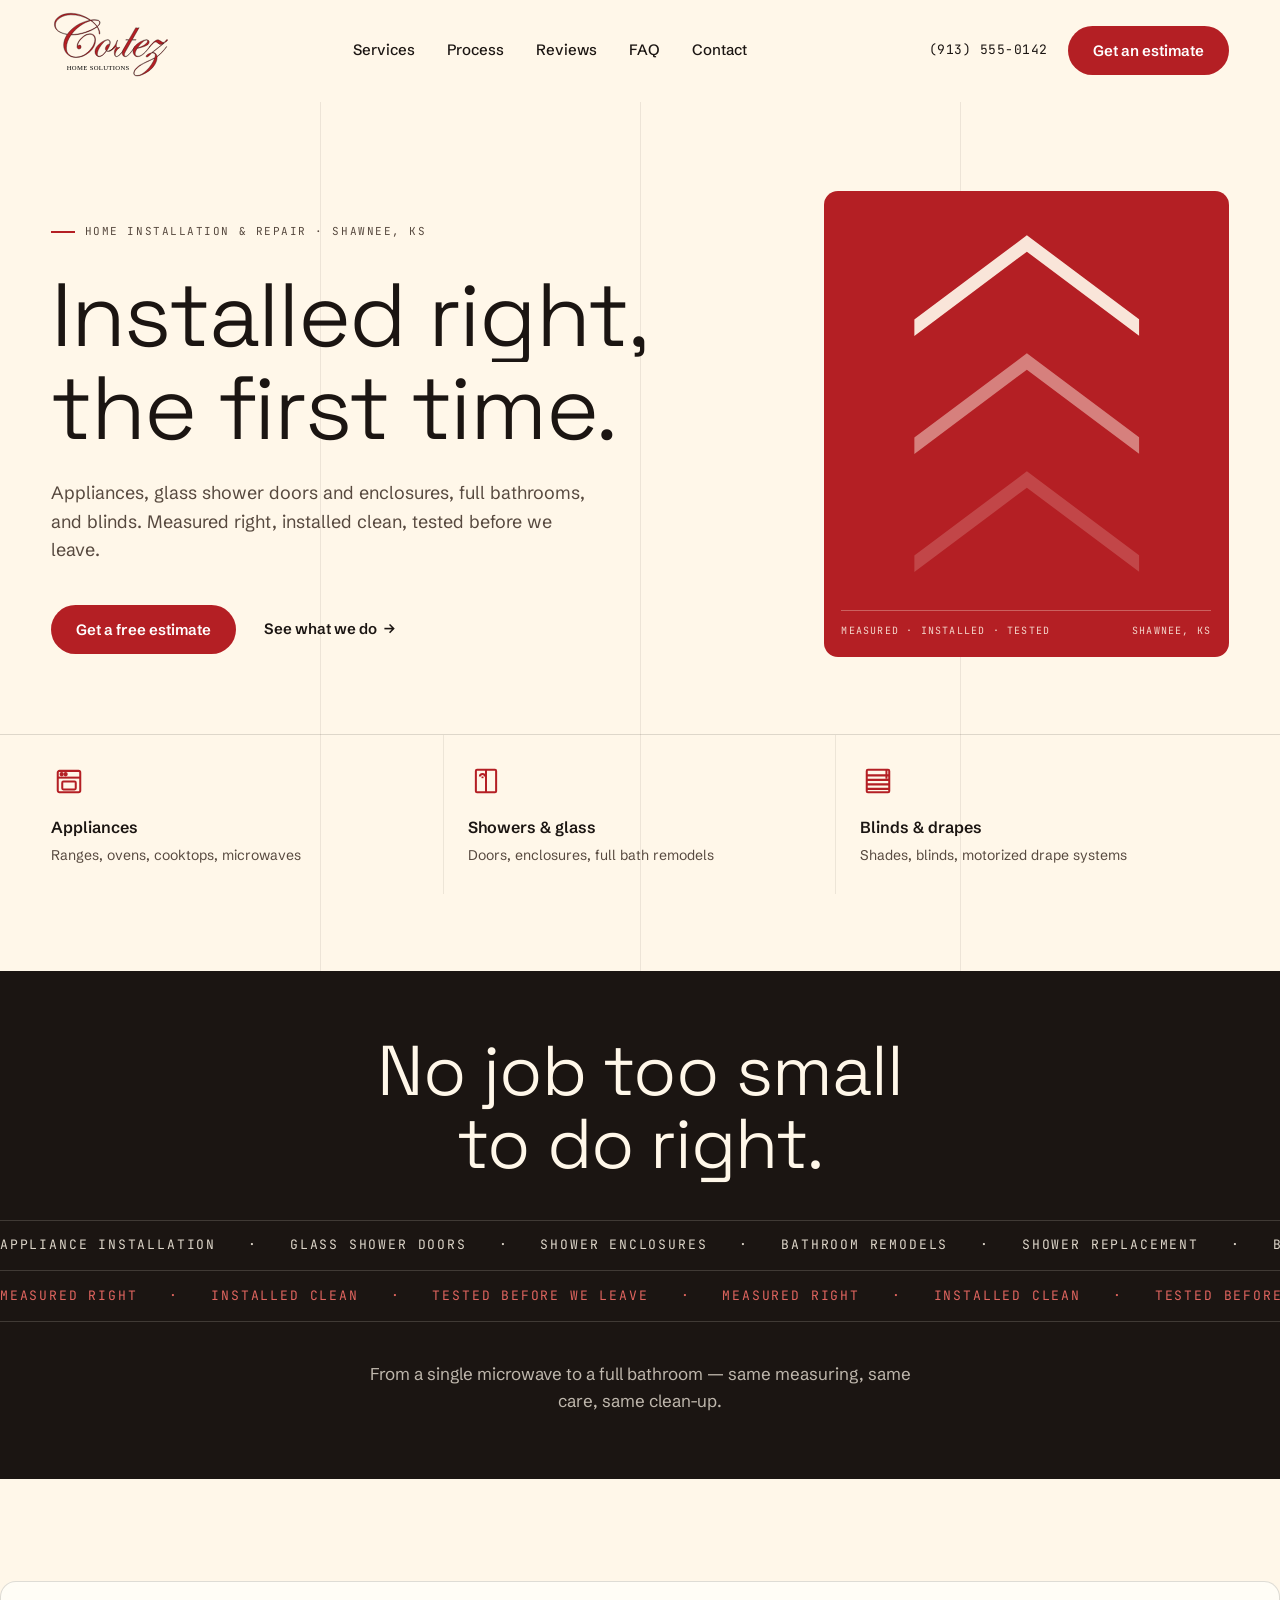
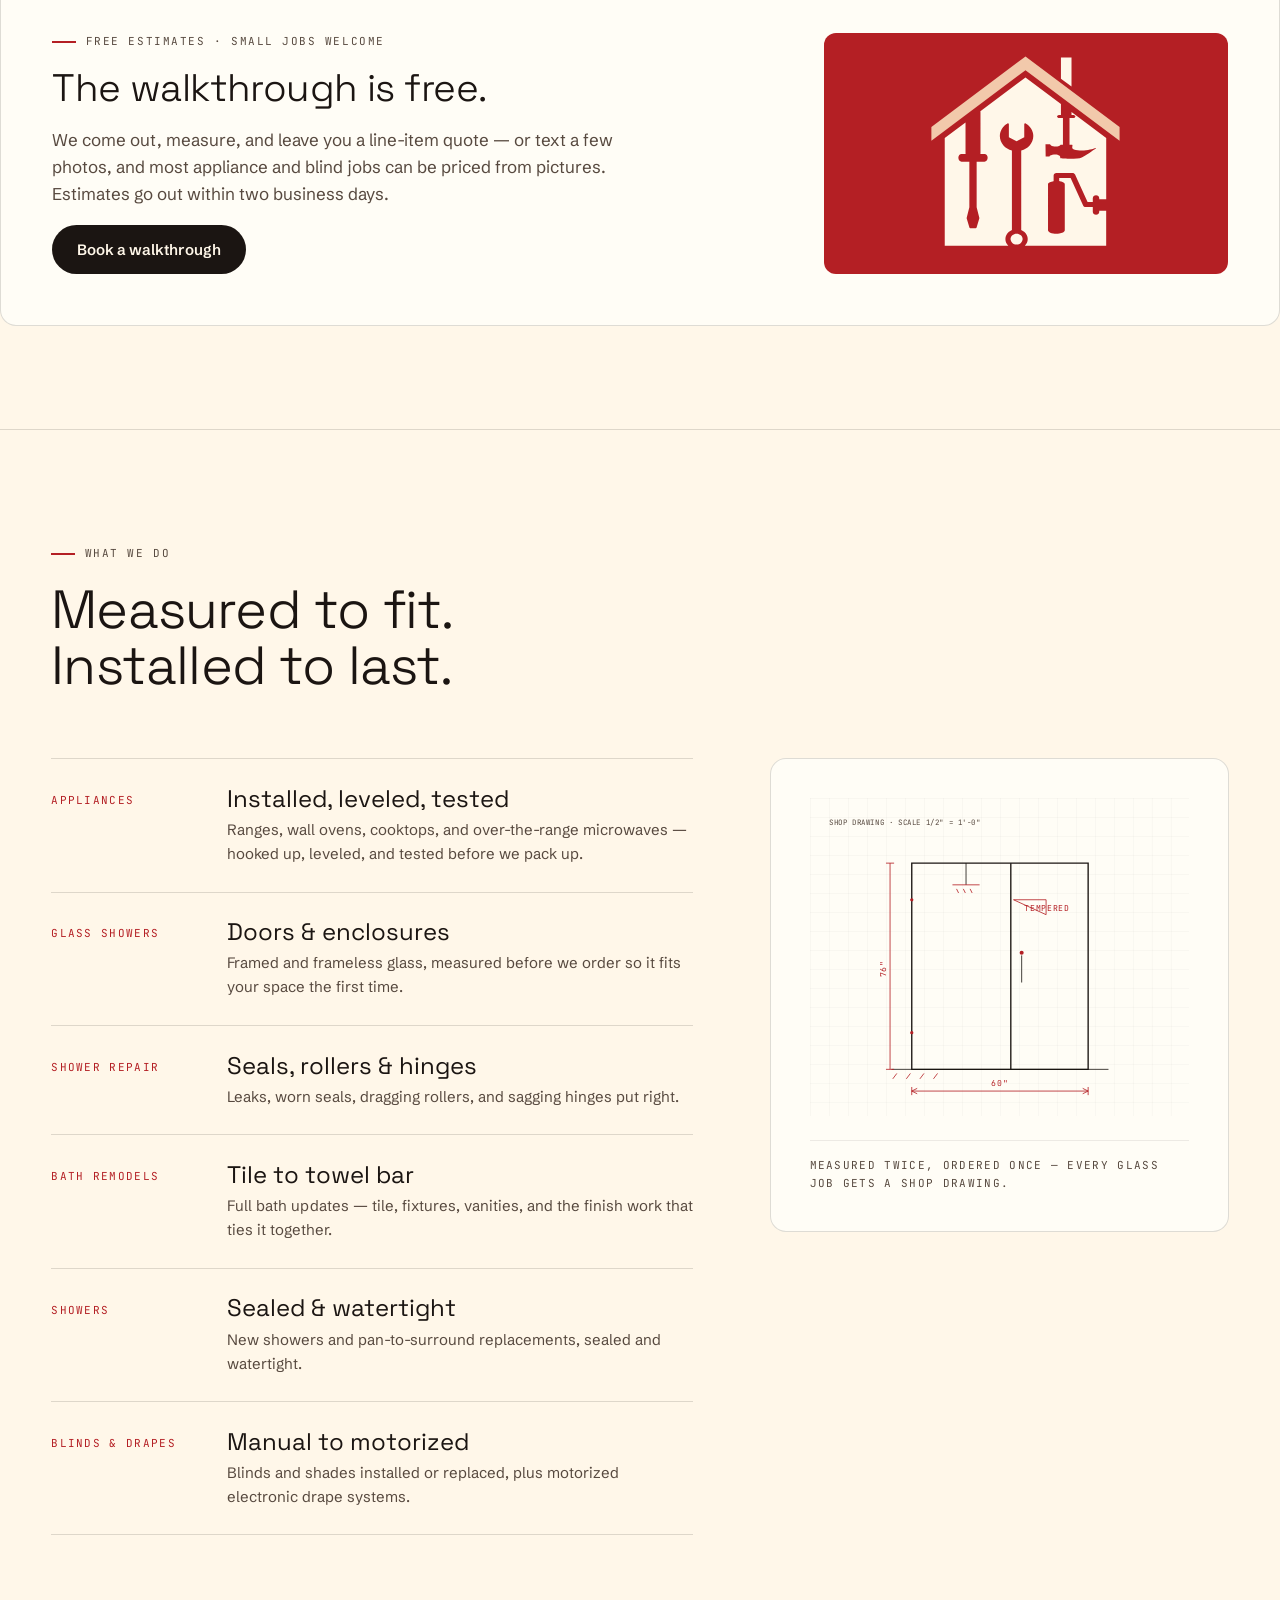
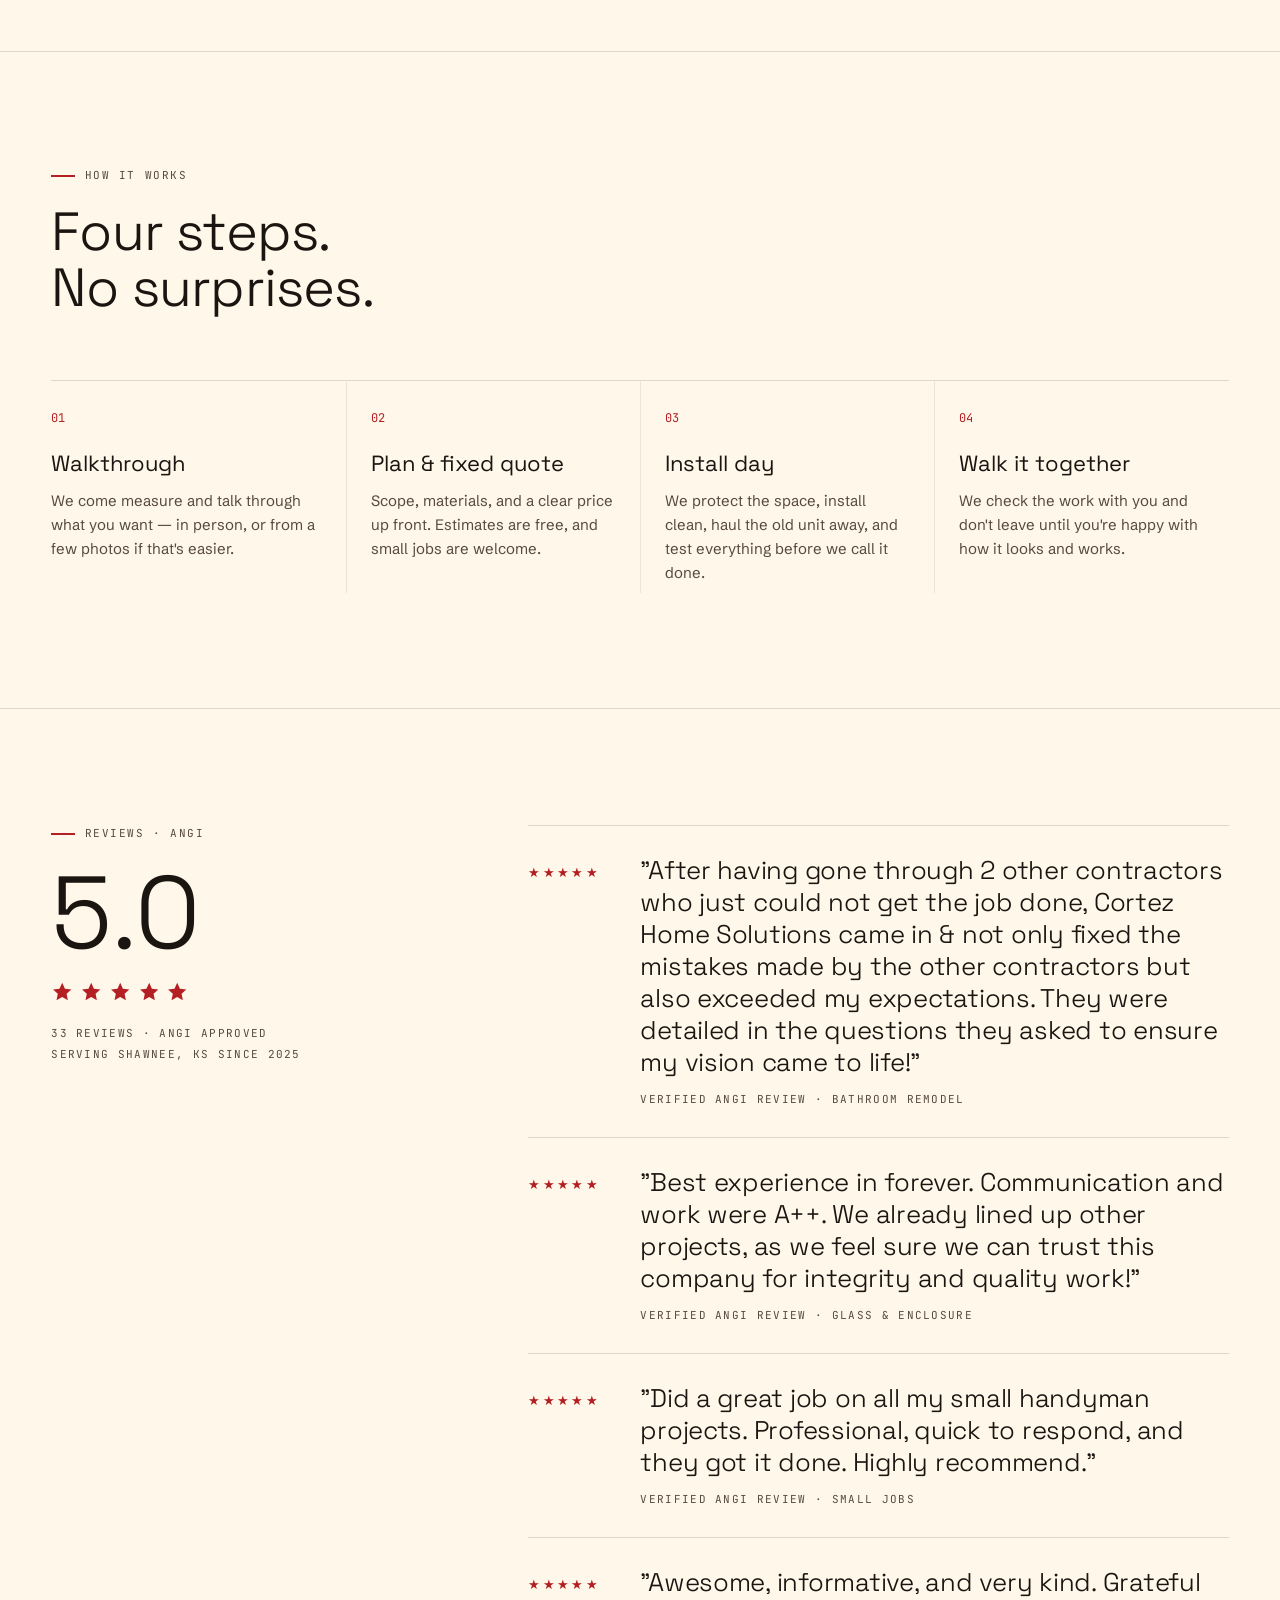
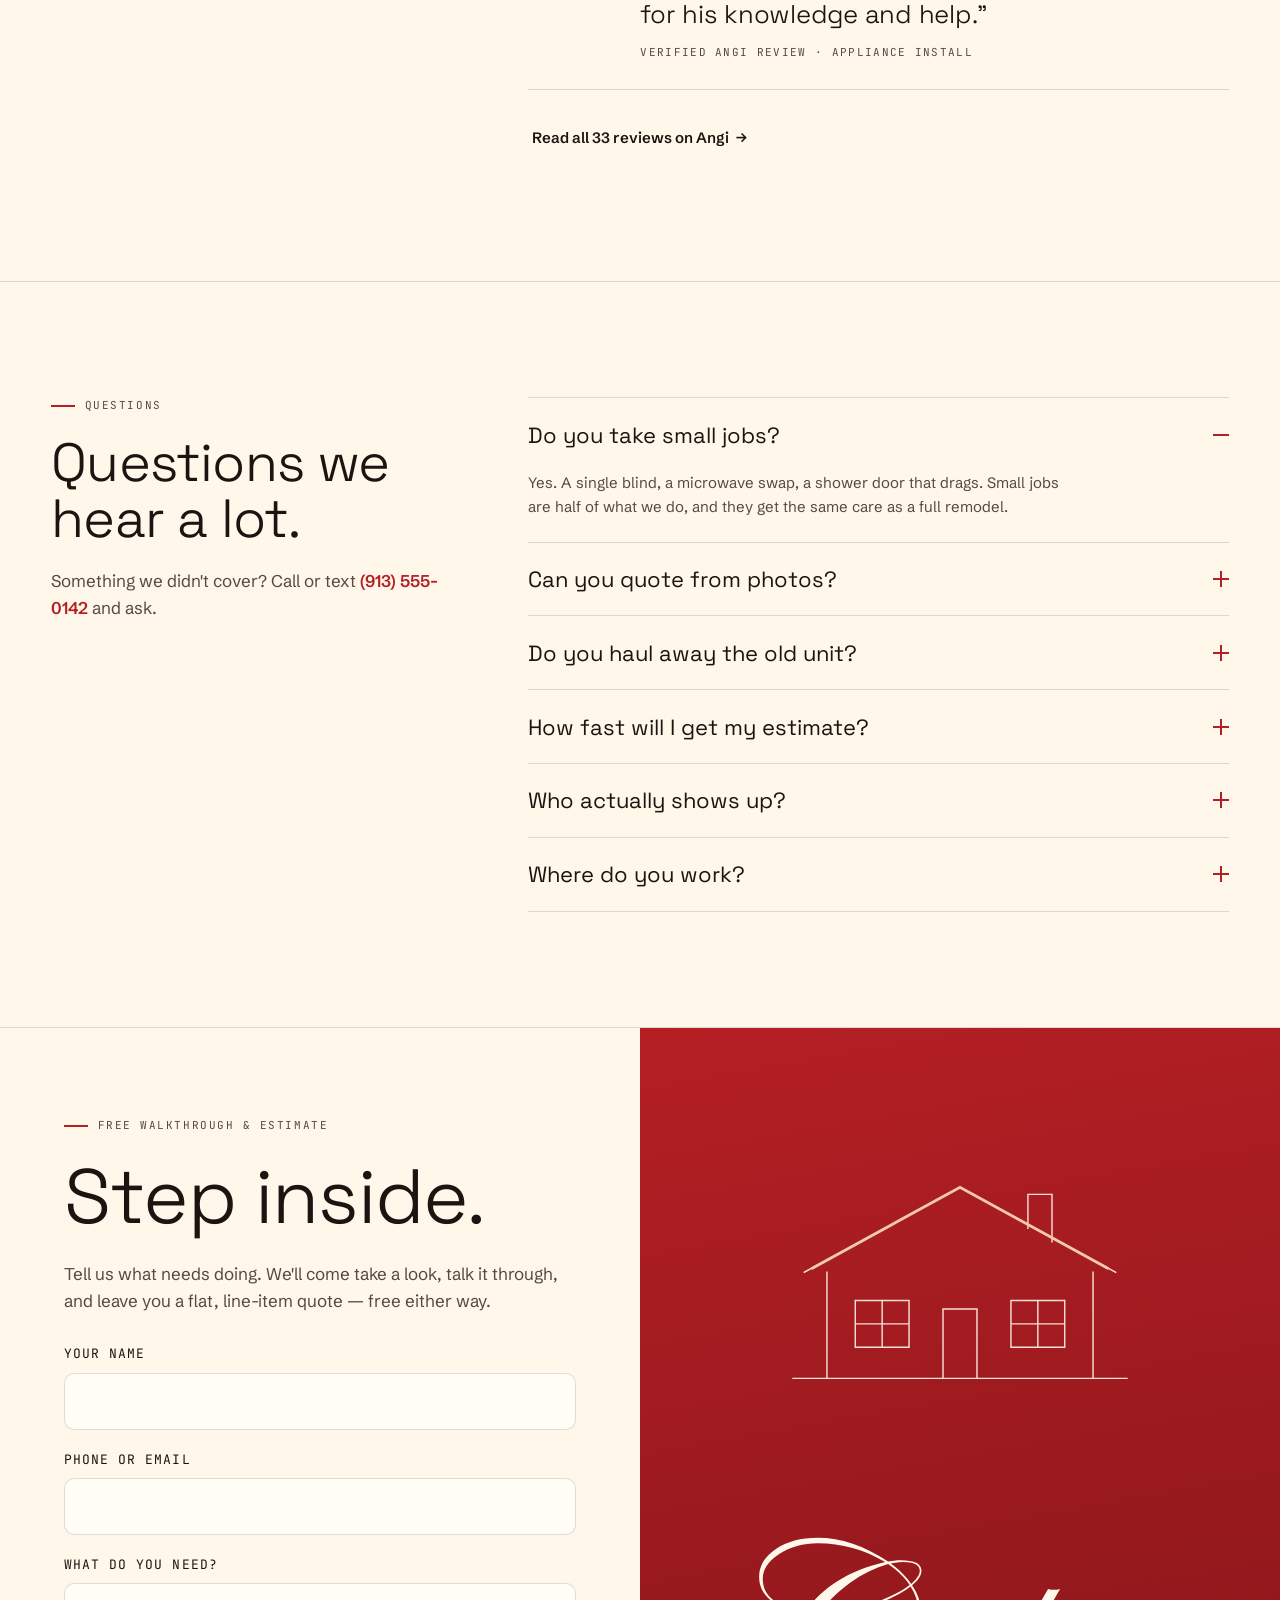
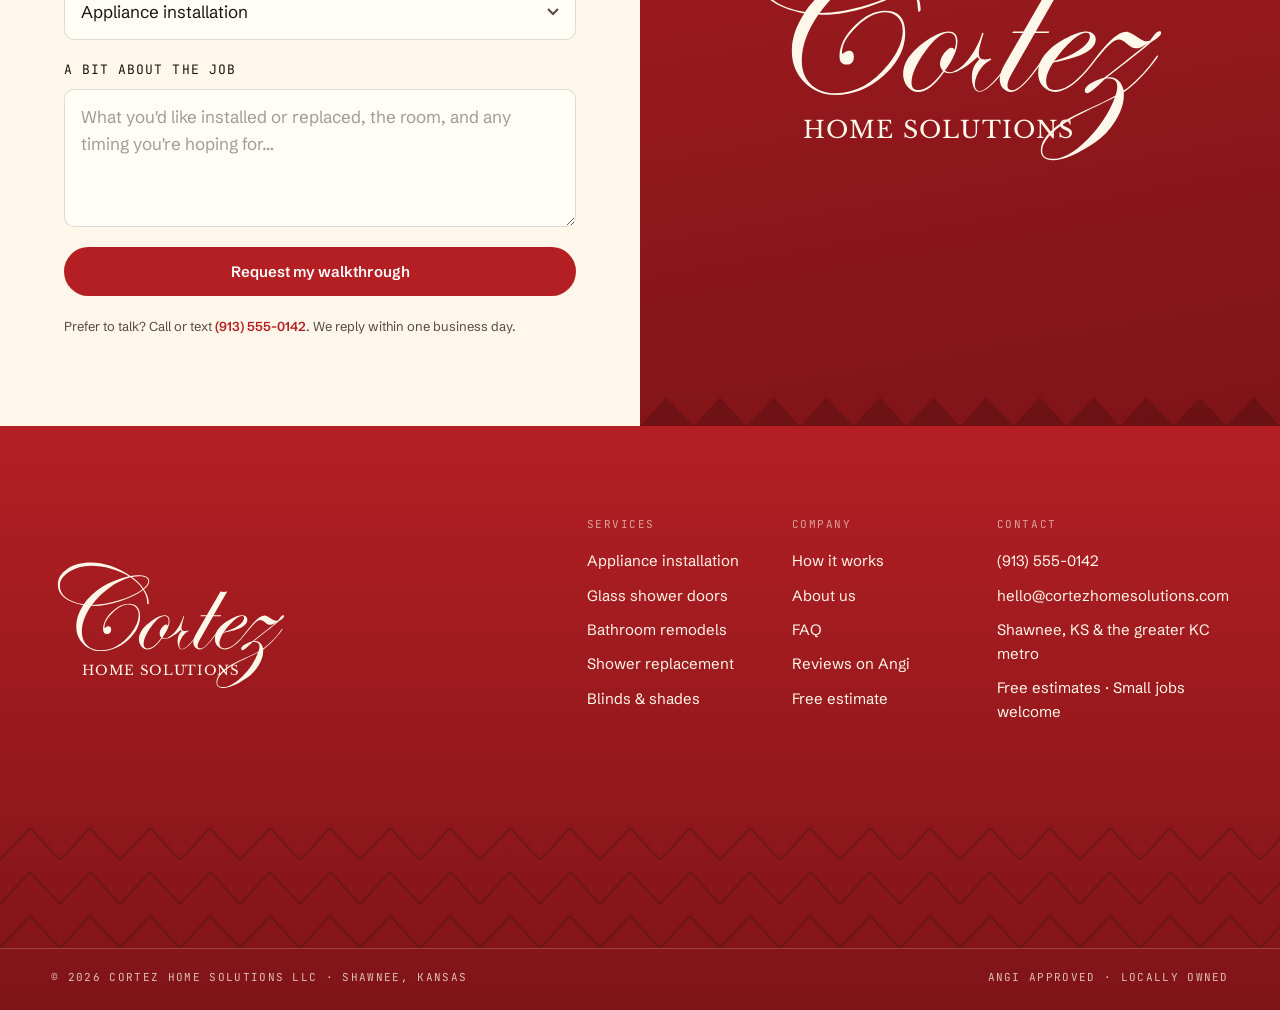
==== cortez-home-solutions/index.html @ 913c14b4 "Match logo text placement to the original file Embed HOME SOLUTIONS inside the wordmark SVG at the f" ====
<!DOCTYPE html>
<html lang="en">
<head>
  <meta charset="UTF-8">
  <meta name="viewport" content="width=device-width, initial-scale=1.0">
  <title>Cortez Home Solutions — Appliance, shower &amp; bath installation in Shawnee, KS</title>
  <meta name="description" content="Cortez Home Solutions is an Angi-approved, 5.0-rated installer in Shawnee, KS. Appliances, glass shower doors and enclosures, bathroom remodels, showers, and blinds — measured, installed, and cleaned up. Free estimates.">
  <link rel="preconnect" href="https://fonts.googleapis.com">
  <link rel="preconnect" href="https://fonts.gstatic.com" crossorigin>
  <link href="https://fonts.googleapis.com/css2?family=Space+Grotesk:wght@300..700&family=Schibsted+Grotesk:wght@400;500;600&family=JetBrains+Mono:wght@400;700&family=Libre+Baskerville:wght@400;700&display=swap" rel="stylesheet">
  <link rel="stylesheet" href="styles.css">
  <link rel="icon" type="image/svg+xml" href="assets/CHS_logo-02.svg">
</head>
<body>

  <!-- Shared marks -->
  <svg width="0" height="0" style="position:absolute" aria-hidden="true">
    <defs>
      <!-- House mark, from CHS_logo-02 -->
      <symbol id="mark-house" viewBox="0 0 432 432">
        <g fill="var(--mark-body, #1b1512)">
          <path d="M368.1,333.95v2.37c0,1.65-.75,3.16-1.95,4.25-1.21,1.08-2.89,1.77-4.72,1.76-1.85,0-3.53-.68-4.75-1.76-1.2-1.09-1.96-2.6-1.95-4.25v-10.09h-14.73c-2.35,0-4.46-1.27-5.36-3.23l-25.96-57.08h-23.76v6.41c.38.05.75.09,1.12.15,2.19.34,4.2.85,5.91,1.57,1.12.48,2.13,1.07,2.94,1.8.45.42.86.9,1.13,1.44.34.61.53,1.3.52,2.01v94.82c0,.52-.1,1.05-.3,1.53-.19.48-.46.93-.81,1.33-.68.8-1.59,1.44-2.62,1.97-2.08,1.05-4.74,1.71-7.64,2.1-1.95.25-3.99.38-6.03.38-2.36,0-4.7-.17-6.89-.51-2.18-.34-4.2-.85-5.9-1.57-1.14-.49-2.15-1.07-2.95-1.8-.47-.42-.86-.9-1.15-1.44-.33-.61-.52-1.3-.52-2v-94.82c0-.54.1-1.06.31-1.54.18-.48.47-.93.8-1.33.69-.81,1.59-1.44,2.62-1.97,2.09-1.05,4.74-1.71,7.64-2.1.09-.01.17-.02.26-.03v-11.59c0-1.43.65-2.74,1.7-3.67,1.03-.94,2.49-1.53,4.09-1.52h33.41c2.35,0,4.46,1.27,5.36,3.23l25.95,57.07h10.86v-8.12c0-1.65.75-3.17,1.95-4.25,1.21-1.09,2.89-1.77,4.75-1.77s3.51.67,4.72,1.77c1.2,1.08,1.95,2.6,1.95,4.25v2.36h14.48v-127.36l-72.05-53.98v5.2c0,.39-.04.77-.13,1.14h3.9c.61,0,1.21.09,1.72.26.79.25,1.42.66,1.86,1.16.43.49.68,1.08.68,1.7,0,.82-.44,1.58-1.18,2.15-.38.29-.84.53-1.36.7-.51.17-1.11.26-1.72.26h-7.94v55.43h4.83c.44,0,.85.13,1.13.35.28.23.39.53.31.82-.32,1.11-.46,2.08-.46,2.91,0,1.21-1.38,4.35,3.5,5.99,4.57,1.53,11.06,1.95,16.3,1.95,11.72,0,23.78-3.55,29.03-5.31.51-.17,1,.26.6.54-6.02,4.26-23.26,16.32-29.8,19.35-4.5,2.09-13.13,2.71-24.36,2.71-5.73,0-19.46-1.09-19.53-1.12-.4-.18-.65-.48-.66-.8-.1-2.51-.45-4.15-2.16-5.17-1.71-1.02-5.44-2.17-7.59-2.17-1.98,0-4.9.12-6.55.51-2.44.58-3.67,1.28-4.63,1.92-.96.65-1.37,1.87-1.37,1.87l-8.1.09-.35-25.21,9.2-.03s1.38,1.58,2.39,2.31,2.53,1.28,4.13,1.66c1.6.37,3.38.61,5.29.61,2.2,0,4.59-.32,7.15-1.16.05-.01,1.32-.57,2.7-2.13.27-.31.76-.51,1.29-.51h4.08v-55.43h-7.95c-.61,0-1.2-.09-1.72-.26-.79-.26-1.42-.67-1.85-1.16-.44-.49-.69-1.08-.69-1.69,0-.83.44-1.59,1.19-2.17.37-.28.83-.52,1.35-.69.52-.17,1.11-.26,1.72-.26h3.91c-.09-.37-.14-.75-.13-1.14v-21.65l-73.64-55.17-93.7,70.18c.14,1.02.26,2.05.26,3.12v82.4c0,1.07-.08,2.11-.22,3.13h8.59c1.78,0,3.43.9,4.59,2.33,1.18,1.45,1.91,3.46,1.91,5.66s-.73,4.21-1.91,5.66c-1.17,1.45-2.81,2.34-4.59,2.34h-16.35v94.77l5.52,21.75c.13.51.12,1.06-.04,1.58l-5.6,18.51c-.29.95-1.03,1.58-1.86,1.58h-11.2c-.82,0-1.57-.63-1.85-1.58l-5.6-18.51c-.16-.52-.17-1.07-.04-1.58l5.51-21.75v-94.77h-16.34c-1.79,0-3.42-.89-4.59-2.34-1.18-1.44-1.9-3.46-1.9-5.66s.73-4.21,1.9-5.66c1.18-1.43,2.81-2.33,4.59-2.33h8.59c-.14-1.02-.21-2.07-.21-3.13v-62.43l-43.15,32.32v224.03h132.07c-3.78-3.7-6.1-8.64-6.1-14.06,0-5.76,2.6-10.98,6.8-14.75,1.96-1.75,4.27-3.2,6.82-4.24-.06-.38-.09-.74-.09-1.13v-163.8c-7-1.82-13.1-5.57-17.52-10.56-4.73-5.33-7.55-12.09-7.55-19.43,0-5.49,1.57-10.65,4.34-15.14,2.77-4.48,6.73-8.28,11.49-11.06.59-.35,1.34-.38,1.94-.09.62.31,1,.9,1,1.51v27.15l15.97,8.28,15.97-8.28v-27.15c0-.61.38-1.2,1-1.51.61-.29,1.36-.26,1.94.09,4.77,2.78,8.72,6.58,11.5,11.06,2.77,4.49,4.35,9.64,4.35,15.14,0,7.34-2.83,14.1-7.56,19.43-4.42,4.99-10.51,8.73-17.52,10.56v163.8c0,.39-.03.75-.09,1.13,2.55,1.04,4.87,2.49,6.82,4.24,4.2,3.77,6.8,9,6.8,14.75,0,5.42-2.32,10.35-6.1,14.06h169.01v-72.8h-14.48Z"/>
          <path d="M205.32,400.66c2.27-2.04,3.67-4.85,3.68-7.96,0-3.12-1.4-5.92-3.68-7.96-2.27-2.04-5.4-3.3-8.87-3.3s-6.59,1.25-8.86,3.3c-2.27,2.04-3.67,4.84-3.67,7.96s1.4,5.92,3.67,7.96c2.27,2.04,5.4,3.29,8.86,3.3,3.47,0,6.6-1.26,8.87-3.3Z"/>
          <polygon points="288.58 15.65 310.53 15.65 310.53 75.7 288.58 59.62 288.58 15.65"/>
        </g>
        <polygon fill="var(--mark-roof, #b41f24)" points="19.48 188.42 19.48 159.84 214.95 13.42 410.37 159.83 410.37 188.42 214.95 42.01 19.48 188.42"/>
      </symbol>

      <!-- Roof chevron, from the logo roofline -->
      <symbol id="mark-roof-chevron" viewBox="19 13 391 176">
        <polygon fill="currentColor" points="19.48 188.42 19.48 159.84 214.95 13.42 410.37 159.83 410.37 188.42 214.95 42.01 19.48 188.42"/>
      </symbol>

      <!-- Full wordmark, from CHS_logo-01 (script + HOME SOLUTIONS text at file coords) -->
      <symbol id="mark-script" viewBox="0 0 432 432">
        <g fill="currentColor">
          <path d="M176.81,117.34c0,4.7-3.17,9.57-9.5,14.63,5.77,8.74,8.65,16.8,8.65,24.17,0,1.81-.53,2.71-1.58,2.71-.84,0-1.26-1.19-1.26-3.58,0-7.23-2.47-14.56-7.39-22-10.21,7.8-24.08,14.54-41.64,20.21-17.56,5.67-33.12,8.51-46.7,8.51-1.9,0-3.55-.07-4.96-.22-11.26,16.11-16.89,31.65-16.89,46.6,0,10.19,3.08,18.24,9.24,24.17,6.15,5.92,14.55,8.89,25.17,8.89,20.05,0,37.93-9.86,53.62-29.59,9.5-11.92,14.25-23.23,14.25-33.92,0-5.64-1.65-10.12-4.95-13.44-3.3-3.32-7.69-4.99-13.17-4.99-8.78,0-18.21,4.75-28.29,14.25-10.08,9.5-15.12,18.37-15.12,26.61,0,.72.21,1.08.63,1.08.35-.07.63-.22.84-.43,1.88-1.73,3.63-2.6,5.23-2.6,3.56,0,5.33,1.99,5.33,5.96,0,5.35-2.53,8.02-7.6,8.02-4.64,0-6.97-2.89-6.97-8.67,0-10.33,5.1-20.57,15.31-30.72,10.2-10.15,20.54-15.23,31.03-15.23,13.51,0,20.27,7.62,20.27,22.87s-7.34,30.11-22.01,43.08c-14.67,12.97-30.94,19.45-48.81,19.45-12.45,0-22.92-4.3-31.4-12.9-8.48-8.6-12.72-19.22-12.72-31.86s4.18-24.89,12.56-37.82c-30.47-5.78-45.7-18.13-45.7-37.06,0-11.27,5.66-20.7,16.99-28.29,11.33-7.59,25.44-11.38,42.32-11.38,23.57,0,47.39,8.06,71.45,24.17,4.15-.87,8.41-1.3,12.77-1.3,14,0,21,3.54,21,10.62ZM140.08,108.45c-21.39-12.72-44.15-19.07-68.29-19.07-14.92,0-27.95,3.61-39.1,10.84-11.15,7.23-16.73,15.68-16.73,25.36,0,17.27,14.28,28.43,42.85,33.49,17.73-25.36,44.82-42.23,81.27-50.61ZM164.89,131.75c-5.42-8.02-12.7-15.14-21.85-21.35-13.16,3.68-26,10.02-38.52,19.02-12.52,9-22.8,19.24-30.82,30.72,14.71,0,30.98-2.76,48.81-8.29,17.84-5.53,31.96-12.23,42.38-20.1ZM175.12,117.34c0-5.92-5.63-8.89-16.89-8.89-3.52,0-7.71.51-12.56,1.52,8.38,5.92,15.31,12.82,20.79,20.7,5.77-5.06,8.66-9.5,8.66-13.33Z"/>
          <path d="M228.9,203.55c0,1.15-2.08,3.85-6.23,8.1-6.2,6.34-11.9,9.51-17.11,9.51-2.18,0-4.12-.43-5.81-1.3-9.29,13.51-18.03,20.27-26.19,20.27-4.22,0-7.83-1.79-10.83-5.36s-4.49-7.86-4.49-12.84c0-11.13,7.1-21.86,21.32-32.19,9.99-7.3,18.23-10.95,24.7-10.95,6.05,0,9.08,3.32,9.08,9.97,0,8.31-4.26,18.32-12.77,30.02,1.41.87,2.99,1.3,4.75,1.3,3.17,0,6.86-1.51,11.1-4.54,4.23-3.03,7.69-6.66,10.37-10.91.78-1.01,1.34-1.51,1.69-1.51.28,0,.42.14.42.43ZM211.75,188.97c0-5.85-2.57-8.78-7.71-8.78-6.4,0-14.21,6.29-23.43,18.86-9.22,12.57-13.82,23.16-13.82,31.75,0,4.99,2.32,7.48,6.96,7.48,7.6,0,15.9-6.43,24.91-19.29-2.04-2.31-3.06-4.7-3.06-7.15,0-3.54,1.37-7.19,4.12-10.95,2.74-3.76,5.42-5.64,8.02-5.64,1.13,0,1.9.72,2.32,2.17,1.12-2.53,1.69-5.35,1.69-8.45Z"/>
          <path d="M270.61,205.11c-15.32,21.66-25.03,32.79-33.81,34.83-.52.12-2.57,0-3.02-.19-1.23-.51-2.76-1.32-4.01-4.33-1.25-3.01-2.47-7.49-1.49-14.89.92-7.09,5.58-11.87,7.25-13.38-.15-.12-.27-.25-.39-.37-.57-.62-.95-1.36-1.22-2.25-1.7,1.45-7,6.46-10.55,8.91-2.93,2.02-5.14,3.13-6.4,3.83-1.06.58-4.19,2.37-5.56,2.77-.24.06-.48,0-.66-.12,0-.03-.03-.03-.03-.03-.12-.12-.21-.25-.24-.4-.09-.4.12-.83.54-.96,7.66-2.19,20.69-18.06,26.42-35.27.24-.83.51-1.66.78-2.53.12-.4.54-.62.92-.49.39.12.6.56.51.96-.27.89-.54,1.76-.83,2.62-3.25,10.64-5.31,18.9-2.59,21.89.63.68,1.49,1.14,2.68,1.33.15.03.3.03.45.06,1.82.18,4.23-.12,7.28-.92.39-.09.78.12.89.49s-.03.77-.39.96c-11,5.52-16.79,18.99-16.1,26.23.18,1.85,1.08,4.08,3.07,5.15,2.88,1.55,12.01-.28,35.3-34.74.24-.37.72-.43,1.04-.22.33.25.42.74.18,1.08Z"/>
          <path d="M306.48,178.78l-.85,1.63h-13.82l-23.54,41.29c-2.88,4.99-4.33,8.96-4.33,11.92,0,3.25,1.66,4.88,4.97,4.88,6.41,0,17.23-11.47,32.45-34.41.49-.72.92-1.08,1.27-1.08.42,0,.64.22.64.65-.07.22-.42.79-1.06,1.74l-4.54,6.4c-13.25,18.89-23.21,28.33-29.9,28.33-3.31,0-6.08-1.23-8.3-3.68-2.22-2.46-3.33-5.53-3.33-9.21,0-4.34,1.86-9.75,5.59-16.26l17.73-30.56h-10.77l1.05-1.63h10.55l24.86-43.06c2.11.58,4.12.87,6.02.87s4.01-.29,6.12-.87l-24.65,43.06h13.83Z"/>
          <path d="M356.45,203.77c0,.22-.63,1.16-1.9,2.81l-4.54,5.84c-14.58,18.47-27.08,27.7-37.5,27.7-4.93,0-9.07-1.82-12.41-5.47s-5.02-8.22-5.02-13.71c0-13.01,8.83-24.46,26.49-34.36,9.29-5.2,16.85-7.8,22.69-7.8,2.53,0,4.7.78,6.49,2.33s2.69,3.45,2.69,5.69c0,5.2-3.31,9.63-9.92,13.28-6.62,3.65-17.66,7.06-33.14,10.24-4.79,7.44-7.18,13.66-7.18,18.64,0,6.21,3.28,9.32,9.83,9.32,11.13,0,24.75-11.14,40.88-33.44.85-1.15,1.55-1.73,2.11-1.73.28.07.42.29.42.65ZM347.54,183.66c0-2.31-1.23-3.47-3.69-3.47-3.73,0-8.64,2.66-14.72,7.97-6.09,5.31-12.05,12.19-17.89,20.65,10.13-2.67,18.72-6.45,25.75-11.33s10.55-9.48,10.55-13.82Z"/>
          <path d="M419.73,180.03c0,2.38-3.24,5.49-9.71,9.31-7.18,6.21-19.35,15.95-36.52,29.23-2.25,1.66-5.21,3.93-8.87,6.82l3.06-.22c3.38-.22,6.37.98,8.97,3.58,2.6,2.6,4.29,5.92,5.07,9.97,4-2.31,9.56-7.14,16.65-14.5,7.1-7.36,12.4-13.74,15.91-19.15.84-1.3,1.51-1.95,2-1.95.21,0,.35.14.42.43,0,1.44-3.83,6.53-11.49,15.26-7.87,9.02-15.63,16.27-23.29,21.75v2.82c0,8.02-2.78,16.6-8.34,25.74-5.56,9.14-12.42,16.49-20.58,22.05-17.94,12.14-32.22,18.21-42.85,18.21-8.23,0-12.35-3.43-12.35-10.3,0-7.95,5.63-16.29,16.89-25.03,5.84-4.55,20.97-12.32,45.38-23.3,4.78-2.17,9.25-4.48,13.41-6.94,1.2-3.32,1.79-6.36,1.79-9.1,0-5.42-2.81-8.13-8.44-8.13-1.62,0-2.85.07-3.69.22l-1.47,1.3-3.9,3.79c-6.6,6.36-10.84,9.54-12.73,9.54-1.79,0-2.69-.83-2.69-2.49,0-4.62,6.51-9,19.53-13.11,19.63-15.24,34.62-27.13,44.96-35.66l-2.22,1.52c-3.94,2.82-7.53,4.23-10.77,4.23-2.32,0-5.28-1.55-8.87-4.66-3.31-2.82-6.05-4.23-8.23-4.23-4.36,0-10.96,5.6-19.78,16.8-.78.94-1.35,1.41-1.7,1.41-.28-.07-.42-.26-.42-.6,0-1.23,3.24-5.39,9.72-12.49,7.88-8.62,14.54-12.92,19.97-12.92,2.18,0,6.86,2.38,14.05,7.15,2.47,1.59,4.68,2.38,6.66,2.38,1.05,0,2.15-.29,3.27-.87l1.27-1.73,3.49-4.44c1.62-2.1,3.2-3.14,4.75-3.14,1.13,0,1.69.49,1.69,1.46ZM372.87,245.65c-1.76.94-11.79,5.82-30.08,14.63-13.58,6.43-24.24,13.13-31.98,20.1-7.74,6.97-11.61,13.35-11.61,19.13s3.59,8.45,10.77,8.45c10.06,0,21.65-6.48,34.78-19.45,13.12-12.97,22.5-27.26,28.13-42.86Z"/>
        </g>
        <text x="56.63" y="286.97" font-size="24" letter-spacing="1.2" fill="currentColor">HOME SOLUTIONS</text>
      </symbol>
    </defs>
  </svg>

  <a class="skip-link" href="#main">Skip to content</a>

  <div class="scroll-progress" id="scroll-progress" aria-hidden="true"></div>

  <header class="nav" id="nav">
    <div class="nav-inner">
      <a class="nav-brand" href="#top" aria-label="Cortez Home Solutions — home">
        <img class="nav-logo" src="assets/CHS_logo-01.svg" alt="Cortez Home Solutions">
      </a>
      <nav class="nav-links" id="nav-links" aria-label="Primary">
        <a href="#services">Services</a>
        <a href="#process">Process</a>
        <a href="#reviews">Reviews</a>
        <a href="#faq">FAQ</a>
        <a href="#estimate">Contact</a>
      </nav>
      <div class="nav-actions">
        <a class="nav-phone" href="tel:+19135550142">(913) 555-0142</a>
        <a class="btn btn-red nav-cta" href="#estimate">Get an estimate</a>
        <button class="nav-toggle" id="nav-toggle" aria-expanded="false" aria-controls="nav-links" aria-label="Open menu">
          <span></span><span></span>
        </button>
      </div>
    </div>
  </header>

  <main id="main">

    <!-- HERO -->
    <section class="hero" id="top">
      <div class="hero-rules" aria-hidden="true"><i></i><i></i><i></i></div>
      <div class="container hero-inner">
        <div class="hero-copy">
          <p class="eyebrow hero-in" style="--h:0">Home installation &amp; repair · Shawnee, KS</p>
          <h1 class="hero-title"><span class="tl"><span class="tl-inner">Installed right,</span></span><span class="tl"><span class="tl-inner">the first time.</span></span></h1>
          <p class="lede hero-in" style="--h:3">Appliances, glass shower doors and enclosures, full bathrooms, and blinds. Measured right, installed clean, tested before we leave.</p>
          <div class="hero-ctas hero-in" style="--h:4">
            <a class="btn btn-red" href="#estimate">Get a free estimate</a>
            <a class="btn-link" href="#services">See what we do</a>
          </div>
        </div>
        <div class="hero-panel hero-in" style="--h:2">
          <div class="hero-panel-art" aria-hidden="true">
            <svg class="hero-roof" viewBox="0 0 391 176"><use href="#mark-roof-chevron"></use></svg>
            <svg class="hero-roof hero-roof-2" viewBox="0 0 391 176"><use href="#mark-roof-chevron"></use></svg>
            <svg class="hero-roof hero-roof-3" viewBox="0 0 391 176"><use href="#mark-roof-chevron"></use></svg>
          </div>
          <p class="hero-panel-caption"><span>Measured · Installed · Tested</span><span>Shawnee, KS</span></p>
        </div>
      </div>
      <div class="container hero-strip" data-reveal style="--i:2">
        <div class="strip-cell">
          <svg viewBox="0 0 32 32" aria-hidden="true" class="pict" fill="none" stroke="currentColor" stroke-width="1.8"><rect x="6" y="7" width="20" height="19" rx="1.5"/><path d="M6 13h20"/><circle cx="9.5" cy="10" r="1"/><circle cx="13" cy="10" r="1"/><rect x="10" y="16.5" width="12" height="7" rx="1"/></svg>
          <p class="strip-label">Appliances</p>
          <p class="strip-sub">Ranges, ovens, cooktops, microwaves</p>
        </div>
        <div class="strip-cell">
          <svg viewBox="0 0 32 32" aria-hidden="true" class="pict" fill="none" stroke="currentColor" stroke-width="1.8"><rect x="7" y="6" width="18" height="20" rx="1"/><path d="M16 6v20"/><path d="M10.6 12a2.3 2.3 0 0 1 4.6 0"/><path d="M12.9 12v1.5"/></svg>
          <p class="strip-label">Showers &amp; glass</p>
          <p class="strip-sub">Doors, enclosures, full bath remodels</p>
        </div>
        <div class="strip-cell">
          <svg viewBox="0 0 32 32" aria-hidden="true" class="pict" fill="none" stroke="currentColor" stroke-width="1.8"><rect x="6" y="6" width="20" height="20" rx="1"/><path d="M6 11h20M6 15h20M6 19h20M6 23h20"/><path d="M23.5 6v8"/></svg>
          <p class="strip-label">Blinds &amp; drapes</p>
          <p class="strip-sub">Shades, blinds, motorized drape systems</p>
        </div>
      </div>
    </section>

    <!-- DARK BAND -->
    <section class="band-dark" id="why">
      <div class="container band-dark-inner">
        <h2 class="band-title" data-reveal>No job too small<br>to do right.</h2>
      </div>
      <div class="ticker" aria-hidden="true">
        <div class="ticker-track">
          <span>Appliance installation</span><span>·</span><span>Glass shower doors</span><span>·</span><span>Shower enclosures</span><span>·</span><span>Bathroom remodels</span><span>·</span><span>Shower replacement</span><span>·</span><span>Blinds &amp; shades</span><span>·</span><span>Electronic drapes</span><span>·</span>
          <span>Appliance installation</span><span>·</span><span>Glass shower doors</span><span>·</span><span>Shower enclosures</span><span>·</span><span>Bathroom remodels</span><span>·</span><span>Shower replacement</span><span>·</span><span>Blinds &amp; shades</span><span>·</span><span>Electronic drapes</span><span>·</span>
        </div>
      </div>
      <div class="ticker ticker-reverse" aria-hidden="true">
        <div class="ticker-track">
          <span>Measured right</span><span>·</span><span>Installed clean</span><span>·</span><span>Tested before we leave</span><span>·</span><span>Measured right</span><span>·</span><span>Installed clean</span><span>·</span><span>Tested before we leave</span><span>·</span><span>Measured right</span><span>·</span><span>Installed clean</span><span>·</span><span>Tested before we leave</span><span>·</span>
        </div>
      </div>
      <div class="container band-dark-inner">
        <p class="band-dark-sub" data-reveal>From a single microwave to a full bathroom — same measuring, same care, same clean-up.</p>
      </div>
    </section>

    <!-- ESTIMATE STRIP -->
    <section class="estimate-strip">
      <div class="container estimate-strip-inner" data-reveal>
        <div class="estimate-strip-copy">
          <p class="eyebrow">Free estimates · Small jobs welcome</p>
          <h2 class="h-md">The walkthrough is free.</h2>
          <p class="body-copy">We come out, measure, and leave you a line-item quote — or text a few photos, and most appliance and blind jobs can be priced from pictures. Estimates go out within two business days.</p>
          <a class="btn btn-dark" href="#estimate">Book a walkthrough</a>
        </div>
        <div class="estimate-strip-tile" aria-hidden="true">
          <svg viewBox="0 0 432 432" class="tile-mark"><use href="#mark-house"></use></svg>
        </div>
      </div>
    </section>

    <!-- SERVICES -->
    <section class="services" id="services">
      <div class="container services-head" data-reveal>
        <p class="eyebrow">What we do</p>
        <h2 class="h-lg">Measured to fit.<br>Installed to last.</h2>
      </div>
      <div class="container services-body">
        <ul class="services-list">
          <li class="service-row" data-reveal>
            <span class="service-tag">Appliances</span>
            <h3 class="service-name">Installed, leveled, tested</h3>
            <p class="service-desc">Ranges, wall ovens, cooktops, and over-the-range microwaves — hooked up, leveled, and tested before we pack up.</p>
          </li>
          <li class="service-row" data-reveal>
            <span class="service-tag">Glass showers</span>
            <h3 class="service-name">Doors &amp; enclosures</h3>
            <p class="service-desc">Framed and frameless glass, measured before we order so it fits your space the first time.</p>
          </li>
          <li class="service-row" data-reveal>
            <span class="service-tag">Shower repair</span>
            <h3 class="service-name">Seals, rollers &amp; hinges</h3>
            <p class="service-desc">Leaks, worn seals, dragging rollers, and sagging hinges put right.</p>
          </li>
          <li class="service-row" data-reveal>
            <span class="service-tag">Bath remodels</span>
            <h3 class="service-name">Tile to towel bar</h3>
            <p class="service-desc">Full bath updates — tile, fixtures, vanities, and the finish work that ties it together.</p>
          </li>
          <li class="service-row" data-reveal>
            <span class="service-tag">Showers</span>
            <h3 class="service-name">Sealed &amp; watertight</h3>
            <p class="service-desc">New showers and pan-to-surround replacements, sealed and watertight.</p>
          </li>
          <li class="service-row" data-reveal>
            <span class="service-tag">Blinds &amp; drapes</span>
            <h3 class="service-name">Manual to motorized</h3>
            <p class="service-desc">Blinds and shades installed or replaced, plus motorized electronic drape systems.</p>
          </li>
        </ul>
        <figure class="services-diagram" data-reveal aria-label="Measured shop drawing of a glass shower enclosure">
          <svg viewBox="0 0 560 470" class="diagram-svg" id="blueprint-draw">
            <defs>
              <pattern id="bp-grid-pat" width="28" height="28" patternUnits="userSpaceOnUse">
                <path d="M28 0H0V28" fill="none" stroke="var(--hairline-soft)" stroke-width="1"/>
              </pattern>
            </defs>
            <rect x="0" y="0" width="560" height="470" fill="url(#bp-grid-pat)"/>
            <text x="28" y="40" class="bp-label">SHOP DRAWING · SCALE 1/2&quot; = 1'-0&quot;</text>
            <g fill="none" stroke="var(--ink)" stroke-width="2">
              <path class="bp" d="M150 96 H410 V400 H150 Z"/>
              <path class="bp" d="M296 96 V400"/>
              <path class="bp" d="M312 232 v40" stroke-width="1.2"/>
              <path class="bp" d="M230 96 V128" stroke-width="1.2"/>
              <path class="bp" d="M120 400 H440" stroke-width="1.2"/>
            </g>
            <g fill="none" stroke="var(--red)" stroke-width="1.2">
              <path class="bp" d="M210 128 h40"/>
              <path class="bp" d="M216 134l3 6M226 134l3 6M236 134l3 6"/>
              <path class="bp" d="M128 406l-6 8M148 406l-6 8M168 406l-6 8M188 406l-6 8"/>
              <path class="bp" d="M300 150 h48 v22 z"/>
              <path class="bp" d="M150 432 H410"/>
              <path class="bp" d="M150 426v12M410 426v12"/>
              <path class="bp" d="M158 428l-8 4 8 4M402 428l8 4-8 4"/>
              <path class="bp" d="M118 96 V400"/>
              <path class="bp" d="M112 96h12M112 400h12"/>
            </g>
            <g fill="var(--red)">
              <circle cx="312" cy="228" r="3"/>
              <circle cx="150" cy="150" r="2.4"/>
              <circle cx="150" cy="346" r="2.4"/>
            </g>
            <g class="bp-notes">
              <text x="316" y="166" class="bp-note">TEMPERED</text>
              <text x="280" y="424" class="bp-note" text-anchor="middle">60&quot;</text>
              <text x="112" y="252" class="bp-note" transform="rotate(-90 112 252)" text-anchor="middle">76&quot;</text>
            </g>
          </svg>
          <figcaption class="diagram-caption">Measured twice, ordered once — every glass job gets a shop drawing.</figcaption>
        </figure>
      </div>
    </section>

    <!-- PROCESS -->
    <section class="process" id="process">
      <div class="container process-head" data-reveal>
        <p class="eyebrow">How it works</p>
        <h2 class="h-lg">Four steps.<br>No surprises.</h2>
      </div>
      <div class="container process-body">
        <ol class="process-steps">
          <li class="step" data-reveal>
            <span class="step-num">01</span>
            <h3 class="step-name">Walkthrough</h3>
            <p class="step-desc">We come measure and talk through what you want — in person, or from a few photos if that's easier.</p>
          </li>
          <li class="step" data-reveal style="--i:1">
            <span class="step-num">02</span>
            <h3 class="step-name">Plan &amp; fixed quote</h3>
            <p class="step-desc">Scope, materials, and a clear price up front. Estimates are free, and small jobs are welcome.</p>
          </li>
          <li class="step" data-reveal style="--i:2">
            <span class="step-num">03</span>
            <h3 class="step-name">Install day</h3>
            <p class="step-desc">We protect the space, install clean, haul the old unit away, and test everything before we call it done.</p>
          </li>
          <li class="step" data-reveal style="--i:3">
            <span class="step-num">04</span>
            <h3 class="step-name">Walk it together</h3>
            <p class="step-desc">We check the work with you and don't leave until you're happy with how it looks and works.</p>
          </li>
        </ol>
      </div>
    </section>

    <!-- REVIEWS -->
    <section class="reviews" id="reviews">
      <div class="container reviews-inner">
        <div class="reviews-score" data-reveal>
          <p class="eyebrow">Reviews · Angi</p>
          <p class="rating-num" data-count="5.0">5.0</p>
          <div class="stars" role="img" aria-label="Rated 5.0 out of 5 stars on Angi">
            <svg class="star" style="--s:0" viewBox="0 0 24 24" aria-hidden="true"><path d="M12 2l2.9 6.3 6.9.8-5.1 4.7 1.4 6.8L12 17.2 5.9 20.6l1.4-6.8L2.2 9.1l6.9-.8z"/></svg>
            <svg class="star" style="--s:1" viewBox="0 0 24 24" aria-hidden="true"><path d="M12 2l2.9 6.3 6.9.8-5.1 4.7 1.4 6.8L12 17.2 5.9 20.6l1.4-6.8L2.2 9.1l6.9-.8z"/></svg>
            <svg class="star" style="--s:2" viewBox="0 0 24 24" aria-hidden="true"><path d="M12 2l2.9 6.3 6.9.8-5.1 4.7 1.4 6.8L12 17.2 5.9 20.6l1.4-6.8L2.2 9.1l6.9-.8z"/></svg>
            <svg class="star" style="--s:3" viewBox="0 0 24 24" aria-hidden="true"><path d="M12 2l2.9 6.3 6.9.8-5.1 4.7 1.4 6.8L12 17.2 5.9 20.6l1.4-6.8L2.2 9.1l6.9-.8z"/></svg>
            <svg class="star" style="--s:4" viewBox="0 0 24 24" aria-hidden="true"><path d="M12 2l2.9 6.3 6.9.8-5.1 4.7 1.4 6.8L12 17.2 5.9 20.6l1.4-6.8L2.2 9.1l6.9-.8z"/></svg>
          </div>
          <p class="rating-meta">33 reviews · Angi Approved<br>Serving Shawnee, KS since 2025</p>
        </div>
        <div class="reviews-quote" data-reveal style="--i:1">
          <ul class="review-rows">
            <li class="review-row" data-reveal style="--i:1">
              <span class="review-stars" aria-hidden="true">★★★★★</span>
              <blockquote>
                <p>"After having gone through 2 other contractors who just could not get the job done, Cortez Home Solutions came in &amp; not only fixed the mistakes made by the other contractors but also exceeded my expectations. They were detailed in the questions they asked to ensure my vision came to life!"</p>
                <cite>Verified Angi review · Bathroom remodel</cite>
              </blockquote>
            </li>
            <li class="review-row" data-reveal style="--i:2">
              <span class="review-stars" aria-hidden="true">★★★★★</span>
              <blockquote>
                <p>"Best experience in forever. Communication and work were A++. We already lined up other projects, as we feel sure we can trust this company for integrity and quality work!"</p>
                <cite>Verified Angi review · Glass &amp; enclosure</cite>
              </blockquote>
            </li>
            <li class="review-row" data-reveal style="--i:3">
              <span class="review-stars" aria-hidden="true">★★★★★</span>
              <blockquote>
                <p>"Did a great job on all my small handyman projects. Professional, quick to respond, and they got it done. Highly recommend."</p>
                <cite>Verified Angi review · Small jobs</cite>
              </blockquote>
            </li>
            <li class="review-row" data-reveal style="--i:4">
              <span class="review-stars" aria-hidden="true">★★★★★</span>
              <blockquote>
                <p>"Awesome, informative, and very kind. Grateful for his knowledge and help."</p>
                <cite>Verified Angi review · Appliance install</cite>
              </blockquote>
            </li>
          </ul>
          <a class="btn-link" href="https://www.angi.com/companylist/us/ks/shawnee/cortez-home-solutions-llc-reviews-1.htm" target="_blank" rel="noopener">Read all 33 reviews on Angi</a>
        </div>
      </div>
    </section>

    <!-- FAQ -->
    <section class="faq" id="faq">
      <div class="container faq-inner">
        <div class="faq-intro" data-reveal>
          <p class="eyebrow">Questions</p>
          <h2 class="h-lg">Questions we<br>hear a lot.</h2>
          <p class="body-copy">Something we didn't cover? Call or text <a class="faq-phone" href="tel:+19135550142">(913) 555-0142</a> and ask.</p>
        </div>
        <div class="faq-list" data-reveal style="--i:1">
          <div class="faq-item open">
            <h3 class="faq-q">
              <button class="faq-btn" type="button" aria-expanded="true" aria-controls="faq-a1" id="faq-q1">
                Do you take small jobs?
                <span class="faq-plus" aria-hidden="true"></span>
              </button>
            </h3>
            <div class="faq-a" id="faq-a1" role="region" aria-labelledby="faq-q1">
              <div class="faq-a-inner">
                <p>Yes. A single blind, a microwave swap, a shower door that drags. Small jobs are half of what we do, and they get the same care as a full remodel.</p>
              </div>
            </div>
          </div>
          <div class="faq-item">
            <h3 class="faq-q">
              <button class="faq-btn" type="button" aria-expanded="false" aria-controls="faq-a2" id="faq-q2">
                Can you quote from photos?
                <span class="faq-plus" aria-hidden="true"></span>
              </button>
            </h3>
            <div class="faq-a" id="faq-a2" role="region" aria-labelledby="faq-q2">
              <div class="faq-a-inner">
                <p>Often, yes. Text a few photos and rough measurements and we can price most appliance and blind installs without a visit. Glass showers get an in-person measure before we order anything.</p>
              </div>
            </div>
          </div>
          <div class="faq-item">
            <h3 class="faq-q">
              <button class="faq-btn" type="button" aria-expanded="false" aria-controls="faq-a3" id="faq-q3">
                Do you haul away the old unit?
                <span class="faq-plus" aria-hidden="true"></span>
              </button>
            </h3>
            <div class="faq-a" id="faq-a3" role="region" aria-labelledby="faq-q3">
              <div class="faq-a-inner">
                <p>We disconnect it, haul it off, and take the packaging with us. You never deal with the old appliance or a pile of boxes.</p>
              </div>
            </div>
          </div>
          <div class="faq-item">
            <h3 class="faq-q">
              <button class="faq-btn" type="button" aria-expanded="false" aria-controls="faq-a4" id="faq-q4">
                How fast will I get my estimate?
                <span class="faq-plus" aria-hidden="true"></span>
              </button>
            </h3>
            <div class="faq-a" id="faq-a4" role="region" aria-labelledby="faq-q4">
              <div class="faq-a-inner">
                <p>Estimates are free, and most go out within two business days of the walkthrough or your photos.</p>
              </div>
            </div>
          </div>
          <div class="faq-item">
            <h3 class="faq-q">
              <button class="faq-btn" type="button" aria-expanded="false" aria-controls="faq-a5" id="faq-q5">
                Who actually shows up?
                <span class="faq-plus" aria-hidden="true"></span>
              </button>
            </h3>
            <div class="faq-a" id="faq-a5" role="region" aria-labelledby="faq-q5">
              <div class="faq-a-inner">
                <p>The same person who quoted your job. No rotating crews, no subcontractor you've never spoken to.</p>
              </div>
            </div>
          </div>
          <div class="faq-item">
            <h3 class="faq-q">
              <button class="faq-btn" type="button" aria-expanded="false" aria-controls="faq-a6" id="faq-q6">
                Where do you work?
                <span class="faq-plus" aria-hidden="true"></span>
              </button>
            </h3>
            <div class="faq-a" id="faq-a6" role="region" aria-labelledby="faq-q6">
              <div class="faq-a-inner">
                <p>We're based in Shawnee and cover the Kansas City metro: Lenexa, Overland Park, Olathe, Merriam, Mission, Prairie Village, and nearby.</p>
              </div>
            </div>
          </div>
        </div>
      </div>
    </section>

    <!-- SPLIT / ESTIMATE FORM -->
    <section class="split" id="estimate">
      <div class="split-left">
        <p class="eyebrow" data-reveal>Free walkthrough &amp; estimate</p>
        <h2 class="split-title" data-reveal style="--i:1">Step inside.</h2>
        <p class="body-copy" data-reveal style="--i:2">Tell us what needs doing. We'll come take a look, talk it through, and leave you a flat, line-item quote — free either way.</p>
        <form class="estimate-form" id="estimate-form" data-reveal style="--i:3" novalidate>
          <div class="field">
            <label for="f-name">Your name</label>
            <input id="f-name" name="name" type="text" autocomplete="name" required>
            <p class="field-error" hidden>Enter your name so we know who to ask for.</p>
          </div>
          <div class="field">
            <label for="f-contact">Phone or email</label>
            <input id="f-contact" name="contact" type="text" autocomplete="tel" required>
            <p class="field-error" hidden>Add a phone number or email so we can reach you.</p>
          </div>
          <div class="field">
            <label for="f-type">What do you need?</label>
            <select id="f-type" name="project">
              <option value="Appliance installation">Appliance installation</option>
              <option value="Glass shower door or enclosure">Glass shower door or enclosure</option>
              <option value="Shower door repair">Shower door repair</option>
              <option value="Bathroom remodel">Bathroom remodel</option>
              <option value="Shower installation">Shower installation</option>
              <option value="Blinds, shades or drapes">Blinds, shades or drapes</option>
              <option value="Something else">Something else</option>
            </select>
          </div>
          <div class="field">
            <label for="f-list">A bit about the job</label>
            <textarea id="f-list" name="list" rows="4" placeholder="What you'd like installed or replaced, the room, and any timing you're hoping for…"></textarea>
          </div>
          <button class="btn btn-red btn-wide" type="submit">Request my walkthrough</button>
          <p class="form-note">Prefer to talk? Call or text <a href="tel:+19135550142">(913) 555-0142</a>. We reply within one business day.</p>
          <div class="form-success" hidden>
            <p class="form-success-title">Request received.</p>
            <p>We'll be in touch within one business day to set a time.</p>
          </div>
        </form>
      </div>
      <div class="split-right" aria-hidden="true">
        <figure class="split-house">
          <svg viewBox="0 0 520 350" class="house-draw" id="house-draw">
            <g fill="none" stroke="var(--ink)" stroke-width="2" stroke-linecap="square">
              <path class="hd" d="M40 160 260 40l220 120"/>
              <path class="hd" d="M356 98V50h34v67"/>
              <path class="hd" d="M72 160v150M448 160v150"/>
              <path class="hd" d="M24 310h472"/>
              <path class="hd" d="M236 310V212h48v98"/>
              <path class="hd" d="M112 200h76v66h-76zM150 200v66M112 233h76"/>
              <path class="hd" d="M332 200h76v66h-76zM370 200v66M332 233h76"/>
            </g>
            <g class="smoke-group" fill="none" stroke="var(--ink-soft)" stroke-width="1.5">
              <circle class="smoke" cx="373" cy="36" r="6.5"/>
              <circle class="smoke smoke-2" cx="382" cy="26" r="4.5"/>
            </g>
            <path class="hd hd-red" d="M50 155 260 40l210 115" fill="none" stroke="var(--red)" stroke-width="4"/>
          </svg>
        </figure>
        <div class="split-logo reveal-blur" data-reveal>
          <svg class="split-script" viewBox="0 0 432 432"><use href="#mark-script"></use></svg>
        </div>
        <svg class="split-roofline" viewBox="0 0 1440 60" preserveAspectRatio="none">
          <path d="M0 60 60 24 120 60 180 24 240 60 300 24 360 60 420 24 480 60 540 24 600 60 660 24 720 60 780 24 840 60 900 24 960 60 1020 24 1080 60 1140 24 1200 60 1260 24 1320 60 1380 24 1440 60Z" fill="rgba(0,0,0,.16)"/>
        </svg>
      </div>
    </section>

  </main>

  <!-- FOOTER -->
  <footer class="footer">
    <div class="container footer-top">
      <div class="footer-brand" data-reveal role="img" aria-label="Cortez Home Solutions">
        <svg class="footer-script" viewBox="0 0 432 432" aria-hidden="true"><use href="#mark-script"></use></svg>
      </div>
      <nav class="footer-cols" aria-label="Footer">
        <div class="footer-col" data-reveal style="--i:1">
          <p class="footer-col-title">Services</p>
          <a href="#services">Appliance installation</a>
          <a href="#services">Glass shower doors</a>
          <a href="#services">Bathroom remodels</a>
          <a href="#services">Shower replacement</a>
          <a href="#services">Blinds &amp; shades</a>
        </div>
        <div class="footer-col" data-reveal style="--i:2">
          <p class="footer-col-title">Company</p>
          <a href="#process">How it works</a>
          <a href="#why">About us</a>
          <a href="#faq">FAQ</a>
          <a href="https://www.angi.com/companylist/us/ks/shawnee/cortez-home-solutions-llc-reviews-1.htm" target="_blank" rel="noopener">Reviews on Angi</a>
          <a href="#estimate">Free estimate</a>
        </div>
        <div class="footer-col" data-reveal style="--i:3">
          <p class="footer-col-title">Contact</p>
          <a href="tel:+19135550142">(913) 555-0142</a>
          <a href="mailto:hello@cortezhomesolutions.com">hello@cortezhomesolutions.com</a>
          <span>Shawnee, KS &amp; the greater KC metro</span>
          <span>Free estimates · Small jobs welcome</span>
        </div>
      </nav>
    </div>
    <div class="footer-pattern" aria-hidden="true"></div>
    <div class="container footer-bottom">
      <span>© 2026 Cortez Home Solutions LLC · Shawnee, Kansas</span>
      <span>Angi Approved · Locally owned</span>
    </div>
  </footer>

  <script src="script.js"></script>
</body>
</html>
---- cortez-home-solutions/styles.css ----
/* Cortez Home Solutions — editorial warm system, after the Daylight reference */

:root {
  --cream: #fff7e9;
  --paper: #fffdf6;
  --ink: #1b1512;
  --ink-soft: #57493f;
  --red: #b41f24;
  --red-deep: #7e1418;
  --hairline: rgba(27, 21, 18, 0.14);
  --hairline-soft: rgba(27, 21, 18, 0.08);

  --font-display: "Space Grotesk", "Helvetica Neue", Arial, sans-serif;
  --font-body: "Schibsted Grotesk", "Helvetica Neue", Arial, sans-serif;
  --font-mono: "JetBrains Mono", "Courier New", monospace;
  --font-serif: "Baskerville Old Face", "Libre Baskerville", Baskerville, Georgia, serif;

  --ease-out: cubic-bezier(0.23, 1, 0.32, 1);
  --container: 84rem;
}

* { box-sizing: border-box; margin: 0; padding: 0; }

[hidden] { display: none !important; }

html { scroll-behavior: smooth; }

/* keep anchored sections clear of the sticky header */
main section[id] {
  scroll-margin-top: 7rem;
}

body {
  background: var(--cream);
  color: var(--ink);
  font-family: var(--font-body);
  font-size: 1.0625rem;
  line-height: 1.6;
  -webkit-font-smoothing: antialiased;
  text-rendering: optimizeLegibility;
}

img, svg { display: block; max-width: 100%; }

.container {
  width: 100%;
  max-width: var(--container);
  margin-inline: auto;
  padding-inline: clamp(1.25rem, 4vw, 3.5rem);
}

/* ---------- type ---------- */

.eyebrow {
  font-family: var(--font-mono);
  font-size: 0.6875rem;
  font-weight: 400;
  text-transform: uppercase;
  letter-spacing: 0.14em;
  color: var(--ink-soft);
}

/* a short red rule draws in ahead of left-aligned eyebrows */
.hero-copy .eyebrow::before,
.services-head .eyebrow::before,
.process-head .eyebrow::before,
.reviews-score .eyebrow::before,
.faq-intro .eyebrow::before,
.estimate-strip-copy .eyebrow::before,
.split-left .eyebrow::before {
  content: "";
  display: inline-block;
  width: 1.5rem;
  height: 2px;
  background: var(--red);
  vertical-align: middle;
  margin-right: 0.6rem;
  transform: scaleX(0);
  transform-origin: left;
  transition: transform 600ms var(--ease-out) 250ms;
}

.js .in .eyebrow::before,
.js .eyebrow.in::before,
.js .loaded .eyebrow.hero-in::before {
  transform: scaleX(1);
}

html:not(.js) .eyebrow::before { transform: scaleX(1); }

.eyebrow-light { color: rgba(255, 247, 233, 0.75); }

.h-lg, .h-md, .h-xl, .hero-title, .band-title, .split-title {
  font-family: var(--font-display);
  font-weight: 340;
  letter-spacing: -0.015em;
  line-height: 1.04;
}

.hero-title { font-size: clamp(2.75rem, 7vw, 5.75rem); }
.h-xl { font-size: clamp(2.5rem, 5.5vw, 4.75rem); }
.h-lg { font-size: clamp(2.125rem, 4.2vw, 3.5rem); }
.h-md { font-size: clamp(1.75rem, 3vw, 2.5rem); }

.lede {
  font-size: clamp(1.0625rem, 1.4vw, 1.25rem);
  color: var(--ink-soft);
  max-width: 34rem;
}

.body-copy { color: var(--ink-soft); max-width: 36rem; }

/* ---------- buttons ---------- */

.btn {
  position: relative;
  overflow: hidden;
  display: inline-block;
  font-family: var(--font-body);
  font-weight: 600;
  font-size: 0.9375rem;
  line-height: 1;
  padding: 1rem 1.5rem;
  border-radius: 999px;
  border: 1px solid transparent;
  text-decoration: none;
  cursor: pointer;
  transition: transform 160ms var(--ease-out), background-color 160ms ease, color 160ms ease;
}

.btn::after {
  content: "";
  position: absolute;
  inset: 0;
  background: rgba(255, 255, 255, 0.13);
  clip-path: inset(0 100% 0 0);
  transition: clip-path 350ms var(--ease-out);
  pointer-events: none;
}

.btn:active { transform: scale(0.97); }

.btn-red { background: var(--red); color: #fff; }
.btn-dark { background: var(--ink); color: var(--cream); }
.btn-outline-light { background: transparent; color: #fff; border-color: rgba(255, 255, 255, 0.55); }
.btn-wide { width: 100%; text-align: center; }

@media (hover: hover) and (pointer: fine) {
  .btn:hover::after { clip-path: inset(0 0 0 0); }
  .btn-red:hover { background: var(--red-deep); }
  .btn-dark:hover { background: #000; color: #fff; }
  .btn-outline-light:hover { border-color: #fff; }
  .btn-link:hover { color: var(--red); }
  .btn-link:hover::after { transform: translateX(3px); }
}

.btn-link {
  font-weight: 600;
  font-size: 0.9375rem;
  color: var(--ink);
  text-decoration: none;
  display: inline-flex;
  align-items: center;
  gap: 0.4rem;
  padding: 1rem 0.25rem;
  transition: color 160ms ease;
}

.btn-link::after {
  content: "→";
  transition: transform 160ms var(--ease-out);
}

:focus-visible {
  outline: 2px solid var(--red);
  outline-offset: 3px;
  border-radius: 2px;
}

.skip-link {
  position: absolute;
  left: 1rem;
  top: -3rem;
  z-index: 100;
  background: var(--ink);
  color: var(--cream);
  padding: 0.6rem 1rem;
  border-radius: 4px;
  text-decoration: none;
  transition: top 160ms var(--ease-out);
}

.skip-link:focus { top: 1rem; }

/* thin red progress rule pinned above the nav */
.scroll-progress {
  position: fixed;
  top: 0;
  left: 0;
  right: 0;
  height: 3px;
  background: var(--red);
  transform: scaleX(0);
  transform-origin: left;
  z-index: 60;
  pointer-events: none;
}

/* ---------- nav ---------- */

.nav {
  position: sticky;
  top: 0;
  z-index: 50;
  background: var(--cream);
  border-bottom: 1px solid transparent;
  transition: border-color 200ms ease;
}

.nav.scrolled { border-bottom-color: var(--hairline); }

.nav-inner {
  max-width: var(--container);
  margin-inline: auto;
  padding: 0.9rem clamp(1.25rem, 4vw, 3.5rem);
  display: flex;
  align-items: center;
  justify-content: space-between;
  gap: 1.5rem;
}

.nav-brand {
  display: flex;
  align-items: center;
  gap: 0.65rem;
  text-decoration: none;
  color: var(--ink);
}

.nav-logo {
  height: 4.5rem;
  width: 4.5rem;
  max-width: none;
  flex: 0 0 auto;
  display: block;
}

.nav-logo:last-child {
  height: 7.5rem;
  width: 7.5rem;
  margin: -1.5rem 0;
}

.nav-links {
  display: flex;
  gap: 2rem;
}

.nav-links a {
  font-size: 0.9375rem;
  font-weight: 500;
  color: var(--ink);
  text-decoration: none;
  padding: 0.5rem 0;
  background-image: linear-gradient(var(--red), var(--red));
  background-size: 0% 2px;
  background-repeat: no-repeat;
  background-position: left calc(100% - 2px);
  transition: background-size 250ms var(--ease-out);
}

@media (hover: hover) and (pointer: fine) {
  .nav-links a:hover { background-size: 100% 2px; }
}

.nav-actions { display: flex; align-items: center; gap: 1.25rem; }

.nav-phone {
  font-family: var(--font-mono);
  font-size: 0.8125rem;
  color: var(--ink);
  text-decoration: none;
  letter-spacing: 0.04em;
}

@media (hover: hover) and (pointer: fine) {
  .nav-phone:hover { color: var(--red); }
}

.nav-toggle {
  display: none;
  flex-direction: column;
  justify-content: center;
  gap: 6px;
  width: 44px;
  height: 44px;
  background: none;
  border: 1px solid var(--hairline);
  border-radius: 999px;
  cursor: pointer;
  align-items: center;
}

.nav-toggle span {
  display: block;
  width: 18px;
  height: 2px;
  background: var(--ink);
  transition: transform 200ms var(--ease-out);
}

.nav-toggle[aria-expanded="true"] span:first-child { transform: translateY(4px) rotate(45deg); }
.nav-toggle[aria-expanded="true"] span:last-child { transform: translateY(-4px) rotate(-45deg); }

/* ---------- hero ---------- */

.hero {
  position: relative;
  padding: clamp(3rem, 7vw, 6.5rem) 0 clamp(3rem, 6vw, 5rem);
  overflow: hidden;
}

.hero-rules {
  position: absolute;
  inset: 0;
  max-width: var(--container);
  margin-inline: auto;
  pointer-events: none;
}

.hero-rules i {
  position: absolute;
  top: 0;
  bottom: 0;
  width: 1px;
  background: var(--hairline-soft);
}

.hero-rules i:nth-child(1) { left: 25%; }
.hero-rules i:nth-child(2) { left: 50%; }
.hero-rules i:nth-child(3) { left: 75%; }

.hero-inner {
  position: relative;
  display: grid;
  grid-template-columns: minmax(0, 7fr) minmax(0, 4fr);
  gap: clamp(2rem, 5vw, 5rem);
  align-items: end;
}

.hero-copy .eyebrow { margin-bottom: 1.75rem; }
.hero-title { margin-bottom: 1.5rem; }
.hero-copy .lede { margin-bottom: 2.25rem; }

/* hero intro choreography */
.tl { display: block; overflow: hidden; }
.tl-inner { display: block; }

.js .tl-inner { transform: translateY(112%); }
.js .loaded .tl-inner { transform: none; transition: transform 850ms var(--ease-out); transition-delay: 120ms; }
.js .loaded .tl:nth-child(2) .tl-inner { transition-delay: 240ms; }

.js .hero-in { opacity: 0; transform: translateY(14px); }
.js .loaded .hero-in {
  opacity: 1;
  transform: none;
  transition: opacity 700ms var(--ease-out), transform 700ms var(--ease-out);
  transition-delay: calc(var(--h, 0) * 110ms);
}

.hero-ctas {
  display: flex;
  align-items: center;
  gap: 1.5rem;
  flex-wrap: wrap;
}

.hero-panel {
  background: var(--red);
  border-radius: 14px;
  padding: 1.1rem;
  display: flex;
  flex-direction: column;
  gap: 0.75rem;
  aspect-ratio: 4 / 4.6;
  justify-content: space-between;
}

.hero-panel-art {
  flex: 1;
  min-height: 0;
  display: flex;
  flex-direction: column;
  justify-content: center;
  gap: 5%;
  padding: 7% 9%;
  overflow: hidden;
}

.hero-roof {
  flex: 1 1 0;
  min-height: 0;
  width: 100%;
  height: 100%;
}

.hero-roof { color: rgba(255, 247, 233, 0.92); }
.hero-roof-2 { color: rgba(255, 247, 233, 0.45); }
.hero-roof-3 { color: rgba(255, 247, 233, 0.18); }

/* chevrons drift like heat off a roofline */
@keyframes roof-float {
  0%, 100% { transform: translateY(0); }
  50% { transform: translateY(-7px); }
}

.js .loaded .hero-roof { animation: roof-float 7s ease-in-out infinite; animation-delay: 1.4s; }
.js .loaded .hero-roof-2 { animation-delay: 1.8s; }
.js .loaded .hero-roof-3 { animation-delay: 2.2s; }

.hero-panel-caption {
  display: flex;
  justify-content: space-between;
  gap: 1rem;
  font-family: var(--font-mono);
  font-size: 0.625rem;
  letter-spacing: 0.12em;
  text-transform: uppercase;
  color: rgba(255, 247, 233, 0.85);
  border-top: 1px solid rgba(255, 247, 233, 0.3);
  padding-top: 0.75rem;
}

.hero-strip {
  position: relative;
  margin-top: clamp(3rem, 6vw, 5.5rem);
  display: grid;
  grid-template-columns: repeat(3, 1fr);
  border-top: 1px solid var(--hairline);
}

.strip-cell {
  padding: 1.75rem 1.5rem 1.75rem 0;
  border-right: 1px solid var(--hairline-soft);
}

.strip-cell:last-child { border-right: 0; }
.strip-cell + .strip-cell { padding-left: 1.5rem; }

.pict { width: 2.25rem; height: 2.25rem; color: var(--red); margin-bottom: 1rem; }

.strip-label {
  font-weight: 600;
  font-size: 1rem;
  margin-bottom: 0.2rem;
}

.strip-sub { font-size: 0.875rem; color: var(--ink-soft); }

/* ---------- band titles ---------- */

.band-title { font-size: clamp(2.375rem, 5.5vw, 4.5rem); }

/* ---------- estimate strip ---------- */

.estimate-strip { padding: clamp(4rem, 8vw, 7rem) 0; }

.estimate-strip-inner {
  display: grid;
  grid-template-columns: minmax(0, 7fr) minmax(0, 4fr);
  gap: clamp(2rem, 5vw, 5rem);
  align-items: stretch;
  border: 1px solid var(--hairline);
  border-radius: 16px;
  background: var(--paper);
  padding: clamp(1.75rem, 4vw, 3.5rem);
}

.estimate-strip-copy { display: flex; flex-direction: column; align-items: flex-start; gap: 1.1rem; }

.estimate-strip-tile {
  background: var(--red);
  border-radius: 12px;
  display: flex;
  align-items: center;
  justify-content: center;
  min-height: 14rem;
  --mark-body: #fff7e9;
  --mark-roof: #f2c9ab;
}

@keyframes mark-breathe {
  0%, 100% { transform: scale(1); }
  50% { transform: scale(1.03); }
}

.tile-mark { width: 55%; max-width: 13rem; animation: mark-breathe 6s ease-in-out infinite; }

/* ---------- services ---------- */

.services { padding: clamp(4rem, 9vw, 8rem) 0; border-top: 1px solid var(--hairline); }

.services-head { margin-bottom: clamp(2.5rem, 5vw, 4.5rem); }
.services-head .eyebrow { margin-bottom: 1.25rem; }

.services-body {
  display: grid;
  grid-template-columns: minmax(0, 7fr) minmax(0, 5fr);
  gap: clamp(2.5rem, 6vw, 6rem);
  align-items: start;
}

.services-list { list-style: none; }

.service-row {
  display: grid;
  grid-template-columns: 9.5rem 1fr;
  grid-template-rows: auto auto;
  column-gap: 1.5rem;
  row-gap: 0.35rem;
  padding: 1.6rem 0;
  border-top: 1px solid var(--hairline);
}

.service-row:last-child { border-bottom: 1px solid var(--hairline); }

.service-tag {
  grid-row: 1 / 3;
  font-family: var(--font-mono);
  font-size: 0.6875rem;
  text-transform: uppercase;
  letter-spacing: 0.12em;
  color: var(--red);
  padding-top: 0.45rem;
}

.service-name {
  font-family: var(--font-display);
  font-weight: 400;
  font-size: 1.5rem;
  line-height: 1.15;
  transition: color 200ms ease;
}

.service-name::after {
  content: "→";
  display: inline-block;
  margin-left: 0.5rem;
  font-size: 1.15rem;
  color: var(--red);
  opacity: 0;
  transform: translateX(-8px);
  transition: opacity 200ms ease, transform 250ms var(--ease-out);
}

@media (hover: hover) and (pointer: fine) {
  .service-row:hover .service-name { color: var(--red); }
  .service-row:hover .service-name::after { opacity: 1; transform: translateX(0); }
}

.service-desc { color: var(--ink-soft); font-size: 0.9375rem; max-width: 30rem; }

.services-diagram {
  position: sticky;
  top: 7rem;
  padding: clamp(1.5rem, 3vw, 2.5rem);
  border: 1px solid var(--hairline);
  border-radius: 16px;
  background: var(--paper);
}

.bp-label, .bp-note {
  font-family: var(--font-mono);
  font-size: 11px;
  letter-spacing: 0.08em;
  fill: var(--ink-soft);
}

.bp-note { fill: var(--red); font-size: 12px; }

/* the shop drawing draws itself on scroll */
.js #blueprint-draw .bp {
  stroke-dasharray: var(--len, 800);
  stroke-dashoffset: var(--len, 800);
}

.js #blueprint-draw.drawn .bp {
  transition: stroke-dashoffset 900ms var(--ease-out);
  stroke-dashoffset: 0;
}

.js #blueprint-draw.drawn .bp:nth-of-type(2) { transition-delay: 150ms; }
.js #blueprint-draw.drawn .bp:nth-of-type(3) { transition-delay: 250ms; }
.js #blueprint-draw.drawn .bp:nth-of-type(4) { transition-delay: 350ms; }
.js #blueprint-draw.drawn .bp:nth-of-type(5) { transition-delay: 450ms; }
.js #blueprint-draw.drawn g:nth-of-type(2) .bp { transition-delay: 700ms; }

.js #blueprint-draw .bp-notes, .js #blueprint-draw circle { opacity: 0; }

.js #blueprint-draw.drawn .bp-notes, .js #blueprint-draw.drawn circle {
  opacity: 1;
  transition: opacity 500ms ease 1100ms;
}

.diagram-caption {
  margin-top: 1.5rem;
  padding-top: 1rem;
  border-top: 1px solid var(--hairline-soft);
  font-family: var(--font-mono);
  font-size: 0.6875rem;
  text-transform: uppercase;
  letter-spacing: 0.12em;
  color: var(--ink-soft);
}

/* ---------- process ---------- */

.process { padding: clamp(4rem, 9vw, 8rem) 0; border-top: 1px solid var(--hairline); }

.process-head { margin-bottom: clamp(2.5rem, 5vw, 4.5rem); }
.process-head .eyebrow { margin-bottom: 1.25rem; }

.process-steps {
  list-style: none;
  display: grid;
  grid-template-columns: repeat(4, 1fr);
  gap: 0;
}

.step {
  padding: 1.75rem 1.5rem 0.5rem 0;
  border-top: 1px solid var(--hairline);
}

.step + .step { padding-left: 1.5rem; border-left: 1px solid var(--hairline-soft); }

.step-num {
  font-family: var(--font-mono);
  font-size: 0.75rem;
  color: var(--red);
  display: block;
  margin-bottom: 1.1rem;
}

.step-name {
  font-family: var(--font-display);
  font-weight: 400;
  font-size: 1.375rem;
  margin-bottom: 0.5rem;
}

.step-desc { font-size: 0.9375rem; color: var(--ink-soft); }

/* ---------- reviews ---------- */

.reviews { padding: clamp(4rem, 9vw, 8rem) 0; border-top: 1px solid var(--hairline); }

.reviews-inner {
  display: grid;
  grid-template-columns: minmax(0, 4fr) minmax(0, 7fr);
  gap: clamp(2.5rem, 6vw, 6rem);
  align-items: start;
}

.rating-num {
  font-family: var(--font-display);
  font-weight: 340;
  font-size: clamp(4rem, 8vw, 6.5rem);
  line-height: 1;
  margin: 1.25rem 0 1rem;
}

.stars { display: flex; gap: 0.4rem; }

.star { width: 1.4rem; height: 1.4rem; fill: var(--red); }

.js .reviews-score .star { opacity: 0; transform: scale(0.5); }

.js .reviews-score.in .star {
  opacity: 1;
  transform: scale(1);
  transition: opacity 350ms var(--ease-out), transform 450ms var(--ease-out);
  transition-delay: calc(var(--s, 0) * 90ms + 300ms);
}

.rating-meta {
  margin-top: 1.25rem;
  font-family: var(--font-mono);
  font-size: 0.6875rem;
  text-transform: uppercase;
  letter-spacing: 0.12em;
  line-height: 1.9;
  color: var(--ink-soft);
}

.review-rows { list-style: none; }

.review-row {
  display: grid;
  grid-template-columns: 5.5rem 1fr;
  gap: 1.5rem;
  padding: 1.75rem 0;
  border-top: 1px solid var(--hairline);
}

.review-row:last-child { border-bottom: 1px solid var(--hairline); }

.review-stars {
  color: var(--red);
  font-size: 0.8125rem;
  letter-spacing: 0.18em;
  padding-top: 0.5rem;
}

.review-row blockquote p {
  font-family: var(--font-display);
  font-weight: 340;
  font-size: clamp(1.25rem, 2vw, 1.625rem);
  line-height: 1.25;
  letter-spacing: -0.01em;
}

.review-row cite {
  display: block;
  margin-top: 0.85rem;
  font-style: normal;
  font-family: var(--font-mono);
  font-size: 0.6875rem;
  text-transform: uppercase;
  letter-spacing: 0.12em;
  color: var(--ink-soft);
}

.reviews-quote .btn-link { margin-top: 1.25rem; }

/* ---------- dark band ---------- */

.band-dark {
  background: var(--ink);
  color: var(--cream);
  padding: clamp(2.75rem, 5vw, 4rem) 0;
  overflow: hidden;
}

.band-dark-inner { text-align: center; }

.band-dark .band-title { font-size: clamp(2.375rem, 5.5vw, 4.5rem); margin-bottom: clamp(1.75rem, 3vw, 2.5rem); }

.band-dark-sub {
  margin-top: clamp(1.75rem, 3vw, 2.5rem);
  color: rgba(255, 247, 233, 0.72);
  max-width: 34rem;
  margin-inline: auto;
}

.ticker {
  border-top: 1px solid rgba(255, 247, 233, 0.16);
  border-bottom: 1px solid rgba(255, 247, 233, 0.16);
  padding: 0.9rem 0;
  overflow: hidden;
}

.ticker + .ticker { border-top: 0; }

.ticker-track {
  display: flex;
  gap: 2rem;
  width: max-content;
  font-family: var(--font-mono);
  font-size: 0.8125rem;
  text-transform: uppercase;
  letter-spacing: 0.14em;
  color: rgba(255, 247, 233, 0.85);
  animation: ticker 46s linear infinite;
  white-space: nowrap;
}

.ticker-reverse .ticker-track {
  animation-direction: reverse;
  color: var(--red);
  color: #e0655f;
}

@media (hover: hover) and (pointer: fine) {
  .ticker:hover .ticker-track { animation-play-state: paused; }
}

@keyframes ticker {
  from { transform: translateX(0); }
  to { transform: translateX(-50%); }
}

/* ---------- drawn house (in the estimate panel) ---------- */

.house-draw .hd {
  stroke-dasharray: var(--len, 1000);
  stroke-dashoffset: var(--len, 1000);
}

.house-draw.drawn .hd {
  transition: stroke-dashoffset 1100ms var(--ease-out);
  stroke-dashoffset: 0;
}

.house-draw.drawn .hd:nth-child(2) { transition-delay: 150ms; }
.house-draw.drawn .hd:nth-child(3) { transition-delay: 250ms; }
.house-draw.drawn .hd:nth-child(4) { transition-delay: 350ms; }
.house-draw.drawn .hd:nth-child(5) { transition-delay: 450ms; }
.house-draw.drawn .hd:nth-child(6) { transition-delay: 550ms; }
.house-draw.drawn .hd:nth-child(7) { transition-delay: 650ms; }
.house-draw.drawn .hd-red { transition-delay: 900ms; transition-duration: 900ms; }

/* once the house is drawn, the chimney breathes */
@keyframes smoke-rise {
  0% { opacity: 0; transform: translateY(10px) scale(0.6); }
  25% { opacity: 0.92; }
  100% { opacity: 0; transform: translateY(-32px) scale(1.5); }
}

.smoke {
  opacity: 0;
  transform-box: fill-box;
  transform-origin: center;
}

.house-draw.drawn .smoke { animation: smoke-rise 5s ease-out 2s infinite; }
.house-draw.drawn .smoke-2 { animation-delay: 4.5s; }

/* ---------- faq ---------- */

.faq { padding: clamp(4rem, 9vw, 8rem) 0; border-top: 1px solid var(--hairline); }

.faq-inner {
  display: grid;
  grid-template-columns: minmax(0, 4fr) minmax(0, 7fr);
  gap: clamp(2.5rem, 6vw, 6rem);
  align-items: start;
}

.faq-intro { display: grid; gap: 1.25rem; }

.faq-phone { color: var(--red); text-decoration: none; font-weight: 600; }

.faq-item { border-top: 1px solid var(--hairline); }
.faq-item:last-child { border-bottom: 1px solid var(--hairline); }

.faq-q { margin: 0; }

.faq-btn {
  width: 100%;
  display: flex;
  align-items: center;
  justify-content: space-between;
  gap: 1.5rem;
  padding: 1.4rem 0;
  background: none;
  border: 0;
  cursor: pointer;
  text-align: left;
  font-family: var(--font-display);
  font-weight: 400;
  font-size: clamp(1.125rem, 1.8vw, 1.375rem);
  color: var(--ink);
  transition: color 200ms ease;
}

@media (hover: hover) and (pointer: fine) {
  .faq-btn:hover { color: var(--red); }
}

.faq-plus {
  position: relative;
  flex: 0 0 auto;
  width: 1rem;
  height: 1rem;
}

.faq-plus::before,
.faq-plus::after {
  content: "";
  position: absolute;
  inset: 50% auto auto 0;
  width: 100%;
  height: 2px;
  margin-top: -1px;
  background: var(--red);
  transition: transform 300ms var(--ease-out);
}

.faq-plus::after { transform: rotate(90deg); }

.faq-item.open .faq-plus::before { transform: rotate(180deg); }
.faq-item.open .faq-plus::after { transform: rotate(180deg); }

.faq-a {
  display: grid;
  grid-template-rows: 0fr;
  transition: grid-template-rows 320ms var(--ease-out);
}

.faq-item.open .faq-a { grid-template-rows: 1fr; }

.faq-a-inner { overflow: hidden; min-height: 0; }

.faq-a-inner p {
  padding-bottom: 1.4rem;
  color: var(--ink-soft);
  font-size: 0.9375rem;
  max-width: 34rem;
  opacity: 0;
  transform: translateY(-4px);
  transition: opacity 250ms ease, transform 300ms var(--ease-out);
}

.faq-item.open .faq-a-inner p {
  opacity: 1;
  transform: none;
  transition-delay: 100ms;
}

/* ---------- split / estimate ---------- */

.split {
  display: grid;
  grid-template-columns: 1fr 1fr;
  border-top: 1px solid var(--hairline);
}

.split-left {
  padding: clamp(3.5rem, 7vw, 6.5rem) clamp(1.25rem, 5vw, 5.5rem);
  display: flex;
  flex-direction: column;
  gap: 1.4rem;
  max-width: 44rem;
  justify-self: end;
  width: 100%;
}

.split-title { font-size: clamp(3rem, 6vw, 5.25rem); }

.split-right {
  position: relative;
  background: linear-gradient(170deg, var(--red) 0%, var(--red-deep) 100%);
  display: flex;
  flex-direction: column;
  align-items: center;
  justify-content: center;
  gap: clamp(1.5rem, 4vw, 3rem);
  padding: clamp(3rem, 6vw, 5rem) 1.5rem clamp(4rem, 7vw, 6rem);
  overflow: hidden;
  min-height: 28rem;
}

.split-house { width: min(74%, 23rem); }

.split-house .house-draw { width: 100%; height: auto; display: block; }

.split-right .house-draw g { stroke: rgba(255, 247, 233, 0.9); }
.split-right .house-draw .smoke { stroke: rgba(255, 247, 233, 0.92); stroke-width: 2.4; }
.split-right .house-draw .hd-red { stroke: #f2c9ab; }

.split-logo {
  width: 72%;
  max-width: 30rem;
  display: flex;
  flex-direction: column;
  align-items: center;
}

.split-script {
  width: 100%;
  color: var(--cream);
  font-family: var(--font-serif);
}

.js [data-reveal].reveal-blur { transform: scale(0.95); filter: blur(10px); }

.js [data-reveal].reveal-blur.in {
  transform: scale(1);
  filter: blur(0);
  transition:
    opacity 900ms var(--ease-out),
    transform 900ms var(--ease-out),
    filter 900ms var(--ease-out);
}

.split-roofline {
  position: absolute;
  left: 0;
  right: 0;
  bottom: 0;
  height: 48px;
  width: 100%;
}

/* form */

.estimate-form { display: grid; gap: 1.25rem; margin-top: 0.5rem; }

.field { display: grid; gap: 0.5rem; }

.field label {
  font-family: var(--font-mono);
  font-size: 0.8125rem;
  font-weight: 400;
  text-transform: uppercase;
  letter-spacing: 0.08em;
}

.field input,
.field textarea,
.field select {
  font: inherit;
  color: var(--ink);
  background: var(--paper);
  border: 1px solid var(--hairline);
  border-radius: 10px;
  padding: 0.85rem 1rem;
  width: 100%;
  transition: border-color 160ms ease;
}

.field select {
  appearance: none;
  -webkit-appearance: none;
  background-image: url("data:image/svg+xml,%3Csvg xmlns='http://www.w3.org/2000/svg' width='12' height='8' viewBox='0 0 12 8'%3E%3Cpath d='M1 1l5 5 5-5' fill='none' stroke='%2357493f' stroke-width='2'/%3E%3C/svg%3E");
  background-repeat: no-repeat;
  background-position: right 1rem center;
  padding-right: 2.5rem;
  cursor: pointer;
}

.field textarea { resize: vertical; }

.field input:focus,
.field textarea:focus,
.field select:focus {
  outline: none;
  border-color: var(--ink);
}

.form-note a { color: var(--red); text-decoration: none; font-weight: 600; }

.field input::placeholder,
.field textarea::placeholder { color: rgba(87, 73, 63, 0.55); }

.field.invalid input { border-color: var(--red); }

.field-error {
  font-size: 0.8125rem;
  color: var(--red);
}

.form-note { font-size: 0.8125rem; color: var(--ink-soft); }

.form-success {
  border: 1px solid var(--hairline);
  border-left: 3px solid var(--red);
  background: var(--paper);
  border-radius: 10px;
  padding: 1.25rem 1.5rem;
  font-size: 0.9375rem;
  color: var(--ink-soft);
}

.form-success-title {
  font-family: var(--font-display);
  font-size: 1.25rem;
  color: var(--ink);
  margin-bottom: 0.25rem;
}

/* ---------- footer ---------- */

.footer {
  background: linear-gradient(180deg, var(--red) 0%, var(--red-deep) 100%);
  color: var(--cream);
}

.footer-top {
  display: grid;
  grid-template-columns: minmax(0, 5fr) minmax(0, 7fr);
  gap: clamp(2.5rem, 6vw, 6rem);
  padding-top: clamp(3.5rem, 7vw, 6rem);
  padding-bottom: clamp(2.5rem, 5vw, 4rem);
}

.footer-brand {
  display: flex;
  flex-direction: column;
  align-items: flex-start;
  gap: 0.35rem;
}

.footer-script {
  width: min(15rem, 70%);
  color: var(--cream);
  font-family: var(--font-serif);
}

.footer-cols {
  display: grid;
  grid-template-columns: repeat(3, 1fr);
  gap: 2rem;
}

.footer-col { display: grid; gap: 0.65rem; align-content: start; }

.footer-col-title {
  font-family: var(--font-mono);
  font-size: 0.6875rem;
  text-transform: uppercase;
  letter-spacing: 0.14em;
  color: rgba(255, 247, 233, 0.6);
  margin-bottom: 0.35rem;
}

.footer-col a, .footer-col span {
  color: var(--cream);
  text-decoration: none;
  font-size: 0.9375rem;
}

@media (hover: hover) and (pointer: fine) {
  .footer-col a:hover { text-decoration: underline; text-underline-offset: 3px; }
}

.footer-pattern {
  position: relative;
  height: clamp(70px, 10vw, 130px);
  overflow: hidden;
  opacity: 0.9;
}

@keyframes roofline-drift {
  from { transform: translateX(-120px); }
  to { transform: translateX(0); }
}

.footer-pattern::before {
  content: "";
  position: absolute;
  inset: 0;
  width: calc(100% + 120px);
  background-image: url("data:image/svg+xml,%3Csvg xmlns='http://www.w3.org/2000/svg' width='120' height='44' viewBox='0 0 120 44'%3E%3Cpath d='M0 44 30 12 60 44 90 12 120 44' fill='none' stroke='rgba(27,21,18,0.28)' stroke-width='2'/%3E%3C/svg%3E");
  background-size: 120px 44px;
  background-repeat: repeat;
  background-position: bottom left;
  animation: roofline-drift 18s linear infinite;
}

.footer-bottom {
  display: flex;
  justify-content: space-between;
  flex-wrap: wrap;
  gap: 0.75rem;
  padding-top: 1.25rem;
  padding-bottom: 1.5rem;
  border-top: 1px solid rgba(255, 247, 233, 0.2);
  font-family: var(--font-mono);
  font-size: 0.6875rem;
  text-transform: uppercase;
  letter-spacing: 0.12em;
  color: rgba(255, 247, 233, 0.75);
}

/* ---------- reveal ---------- */

[data-reveal] {
  opacity: 0;
  transform: translateY(14px);
}

.js [data-reveal].in {
  opacity: 1;
  transform: translateY(0);
  transition:
    opacity 600ms var(--ease-out),
    transform 600ms var(--ease-out);
  transition-delay: calc(var(--i, 0) * 90ms);
}

html:not(.js) [data-reveal] { opacity: 1; transform: none; }

/* ---------- responsive ---------- */

@media (max-width: 64rem) {
  .services-body { grid-template-columns: 1fr; }
  .services-diagram { position: static; max-width: 34rem; }
  .footer-top { grid-template-columns: 1fr; }

  .process-steps { grid-template-columns: 1fr 1fr; }
  .step + .step { border-left: 0; padding-left: 0; }
  .step:nth-child(even) { border-left: 1px solid var(--hairline-soft); padding-left: 1.5rem; }
}

@media (max-width: 52rem) {
  .nav-links {
    position: absolute;
    top: 100%;
    left: 0;
    right: 0;
    flex-direction: column;
    gap: 0;
    background: var(--cream);
    border-bottom: 1px solid var(--hairline);
    padding: 0.5rem 1.25rem 1.25rem;
    display: none;
    z-index: 49;
  }

  .nav-links.open { display: flex; }

  .nav-links a {
    padding: 0.9rem 0;
    border-bottom: 1px solid var(--hairline-soft);
    font-size: 1.05rem;
  }

  .nav-toggle { display: flex; }
  .nav-cta { display: none; }

  .hero-inner { grid-template-columns: 1fr; align-items: start; }
  .hero-panel { max-width: 22rem; aspect-ratio: 4 / 3.4; }
  .hero-rules { display: none; }

  .hero-strip { grid-template-columns: 1fr; }
  .strip-cell {
    border-right: 0;
    border-bottom: 1px solid var(--hairline-soft);
    padding: 1.5rem 0;
  }
  .strip-cell + .strip-cell { padding-left: 0; }
  .strip-cell:last-child { border-bottom: 0; }

  .estimate-strip-inner { grid-template-columns: 1fr; }
  .estimate-strip-tile { min-height: 11rem; }

  .reviews-inner { grid-template-columns: 1fr; }
  .faq-inner { grid-template-columns: 1fr; }
  .review-row { grid-template-columns: 1fr; gap: 0.5rem; }
  .nav-phone { display: none; }

  .service-row { grid-template-columns: 1fr; grid-template-rows: auto auto auto; }
  .service-tag { grid-row: 1; padding-top: 0; }

  .process-steps { grid-template-columns: 1fr; }
  .step, .step + .step, .step:nth-child(even) { padding-left: 0; padding-right: 0; border-left: 0; }

  .split { grid-template-columns: 1fr; }
  .split-left { justify-self: stretch; max-width: none; }
  .split-right { display: none; }

  .footer-cols { grid-template-columns: 1fr 1fr; }
}

/* ---------- reduced motion ---------- */

@media (prefers-reduced-motion: reduce) {
  html { scroll-behavior: auto; }

  [data-reveal] { opacity: 1; transform: none; }
  .js [data-reveal].in { transition: none; }
  .js [data-reveal].reveal-blur { filter: none; transform: none; }

  .ticker-track { animation: none; }

  .house-draw .hd {
    stroke-dasharray: none;
    stroke-dashoffset: 0;
  }

  .house-draw.drawn .hd { transition: none; }

  .js .hero-in, .js .loaded .hero-in { opacity: 1; transform: none; transition: none; }
  .js .tl-inner, .js .loaded .tl-inner { transform: none; transition: none; }
  .js .loaded .hero-roof { animation: none; }
  .band-red::before, .footer-pattern::before { animation: none; }
  .js .reviews-score .star { opacity: 1; transform: none; transition: none; }
  .btn::after { transition: none; }
  .tile-mark { animation: none; }

  .hero-copy .eyebrow::before,
  .services-head .eyebrow::before,
  .process-head .eyebrow::before,
  .reviews-score .eyebrow::before,
  .faq-intro .eyebrow::before,
  .estimate-strip-copy .eyebrow::before,
  .split-left .eyebrow::before { transform: scaleX(1); transition: none; }

  .house-draw.drawn .smoke { animation: none; }
  .nav-links a { transition: none; }
  .faq-a-inner p, .faq-item.open .faq-a-inner p { opacity: 1; transform: none; transition: none; }

  .js #blueprint-draw .bp { stroke-dasharray: none; stroke-dashoffset: 0; }
  .js #blueprint-draw.drawn .bp { transition: none; }
  .js #blueprint-draw .bp-notes, .js #blueprint-draw circle { opacity: 1; transition: none; }

  .faq-a, .faq-plus::before, .faq-plus::after { transition: none; }

  .btn, .btn-link::after, .nav-toggle span { transition: none; }
}
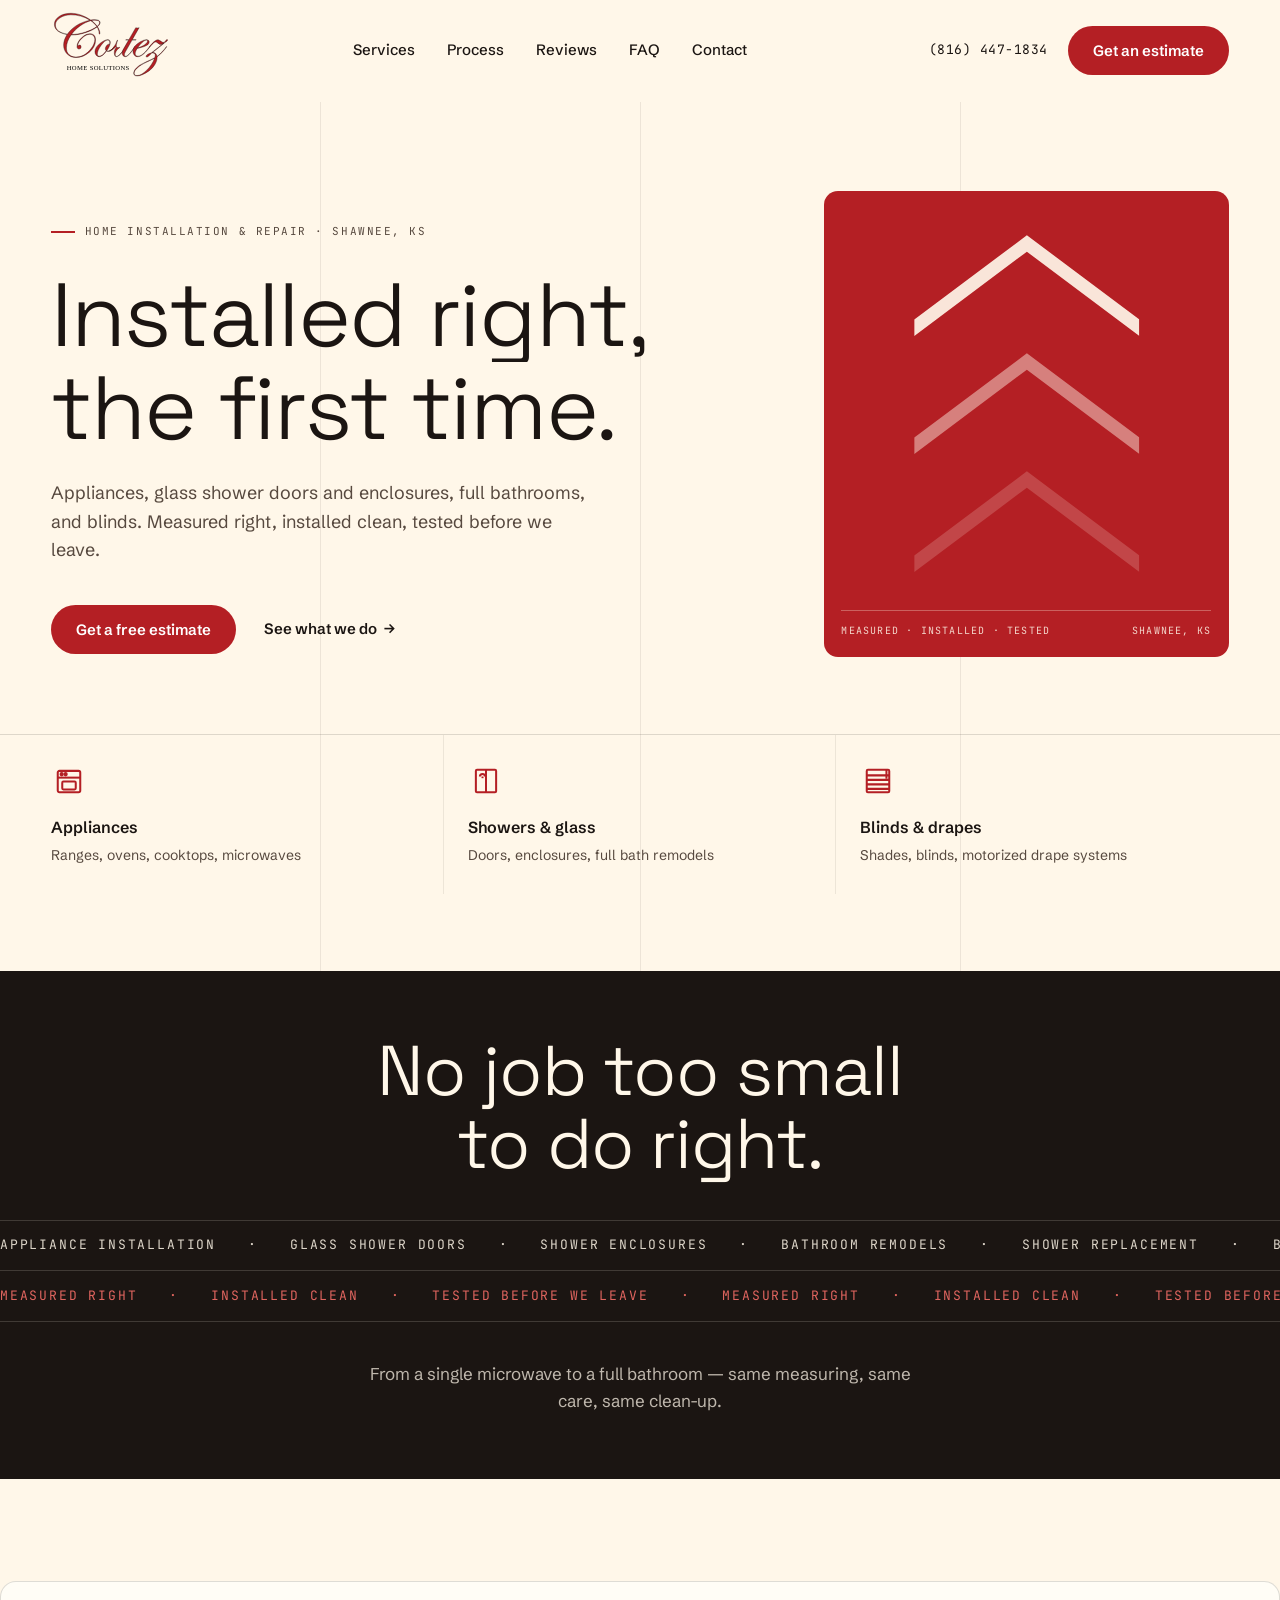
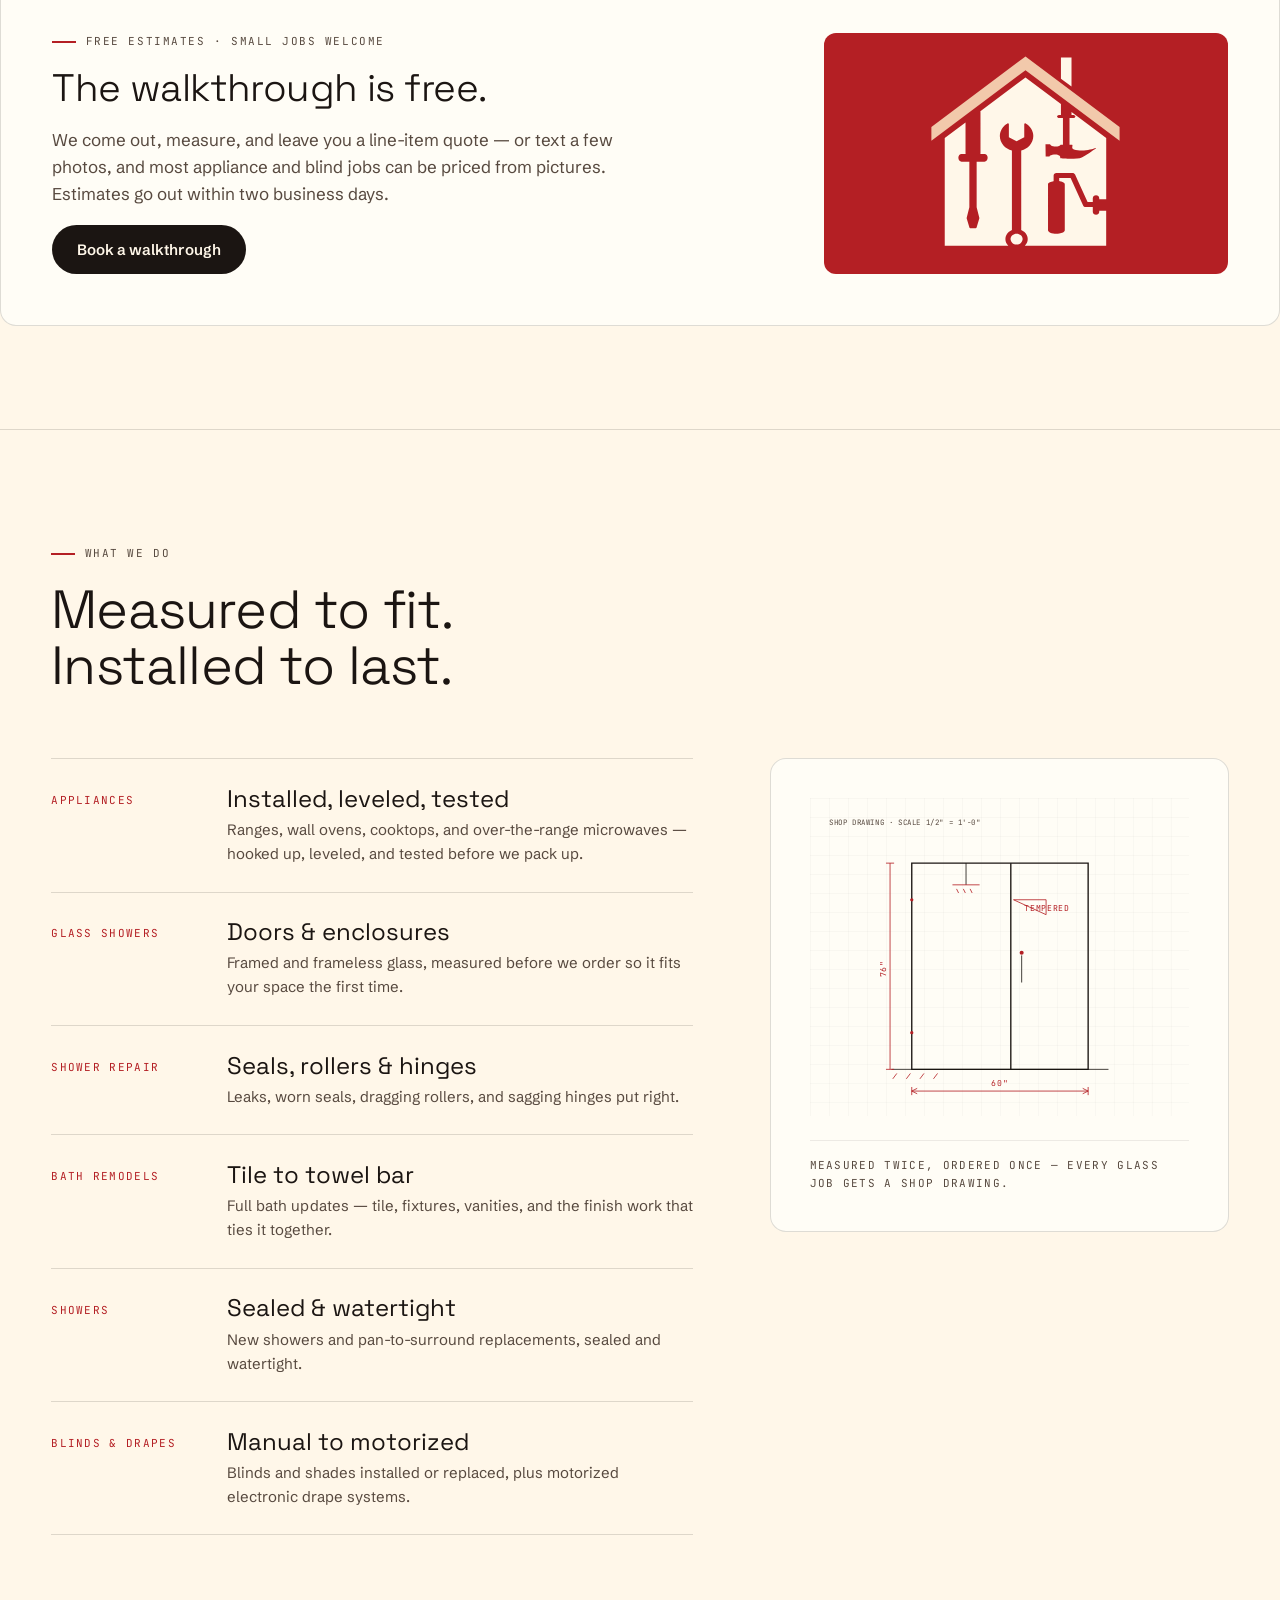
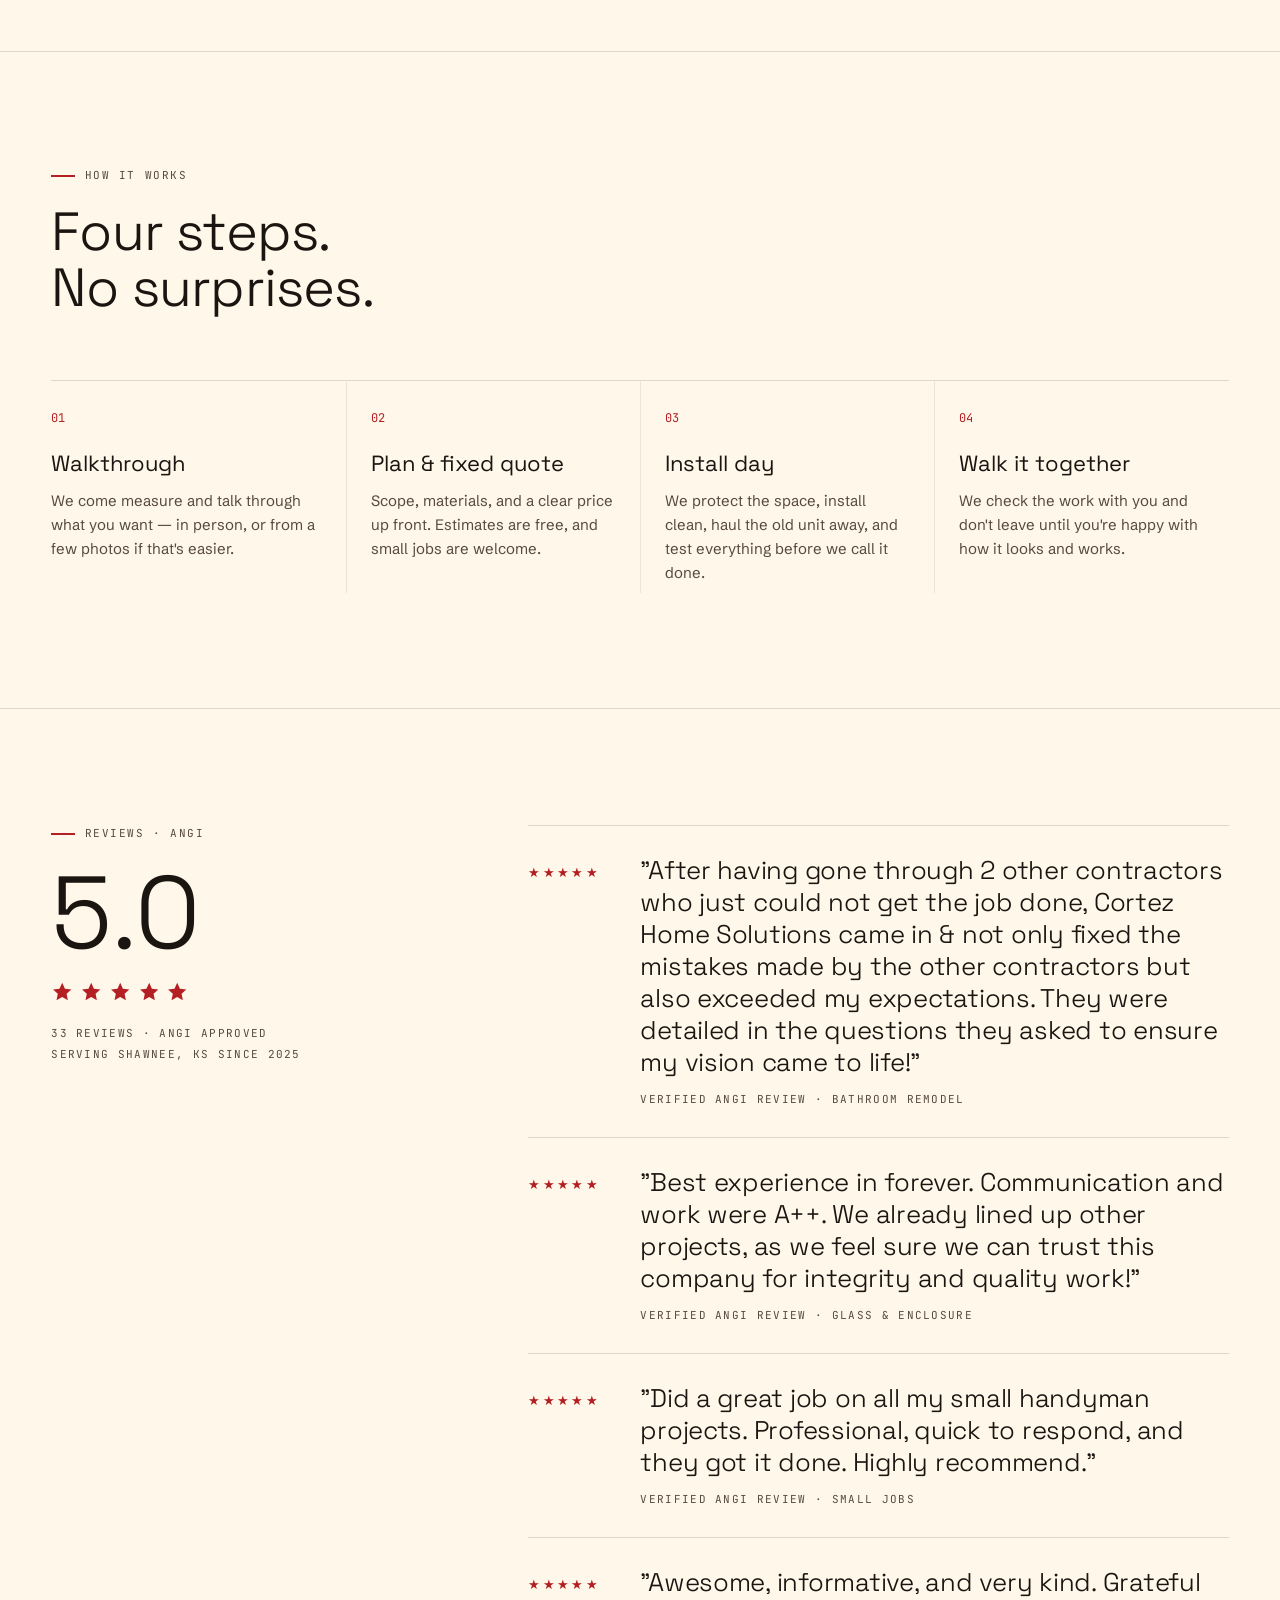
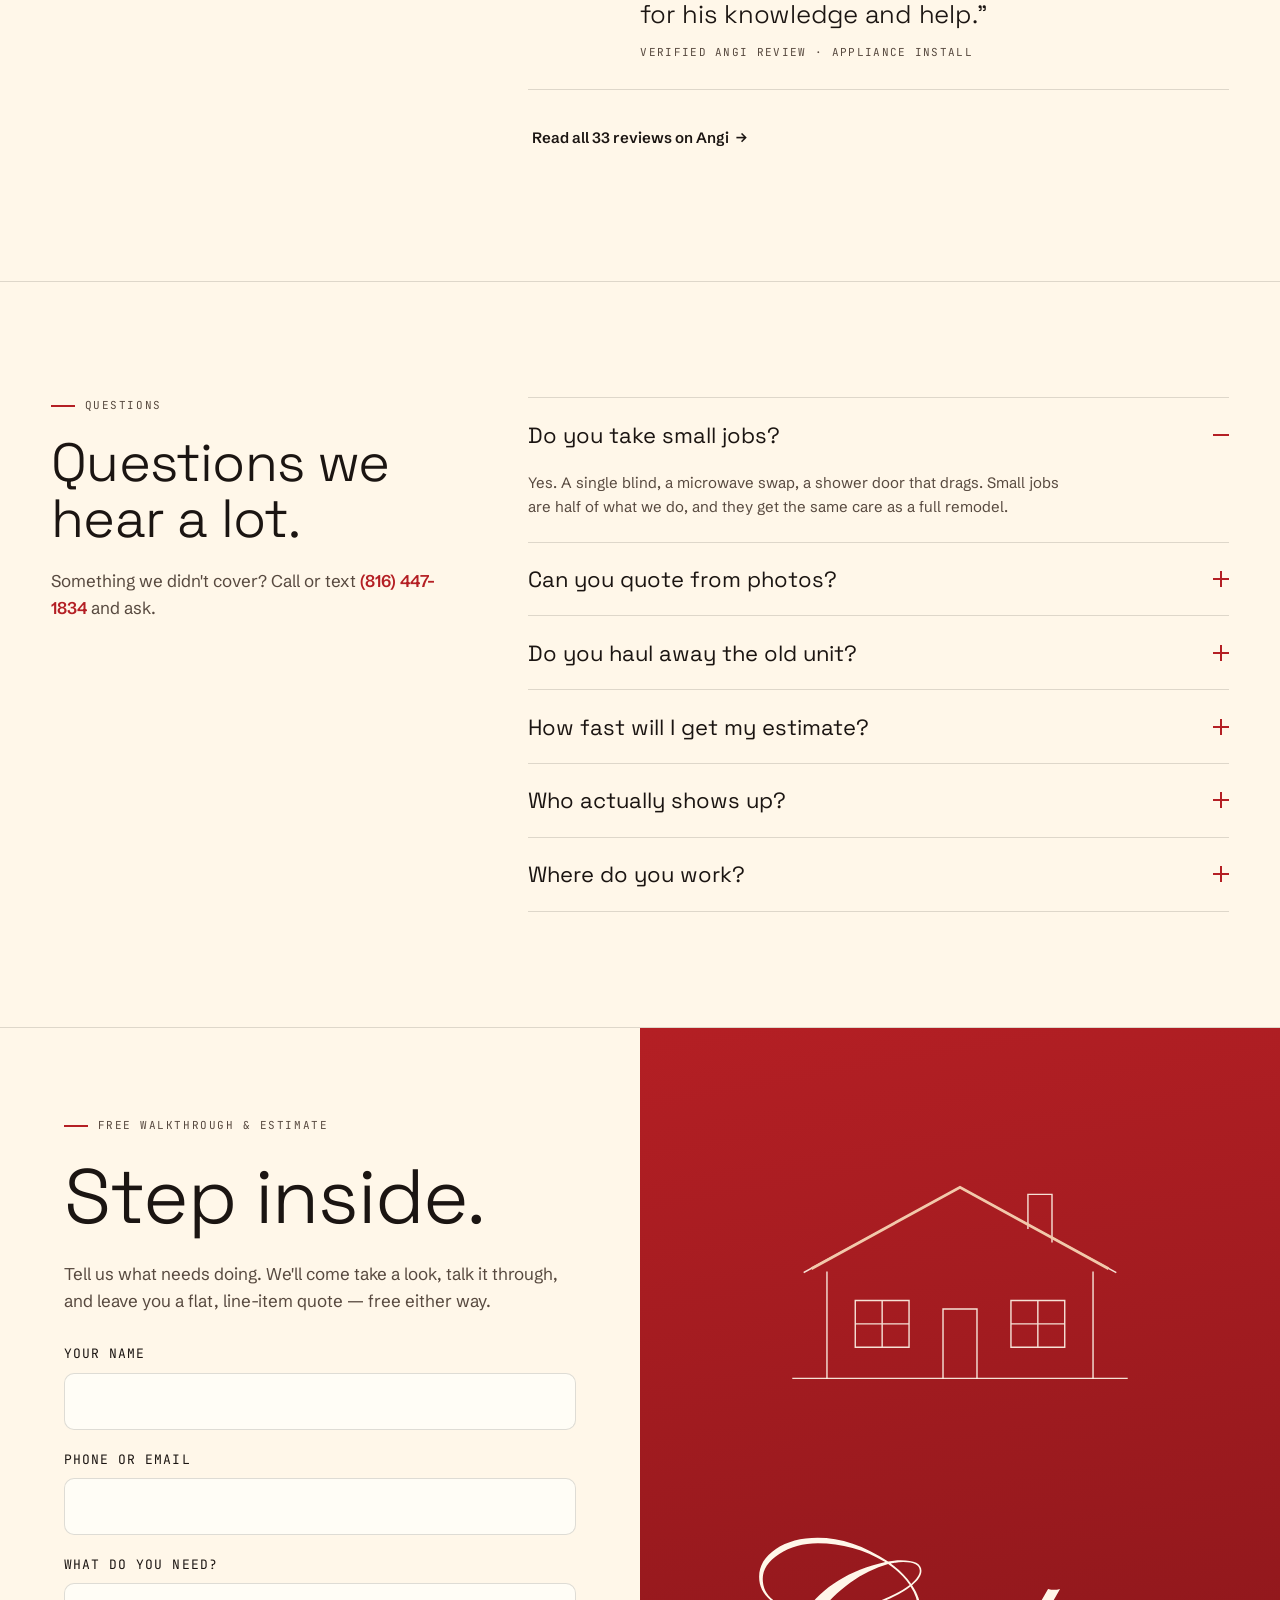
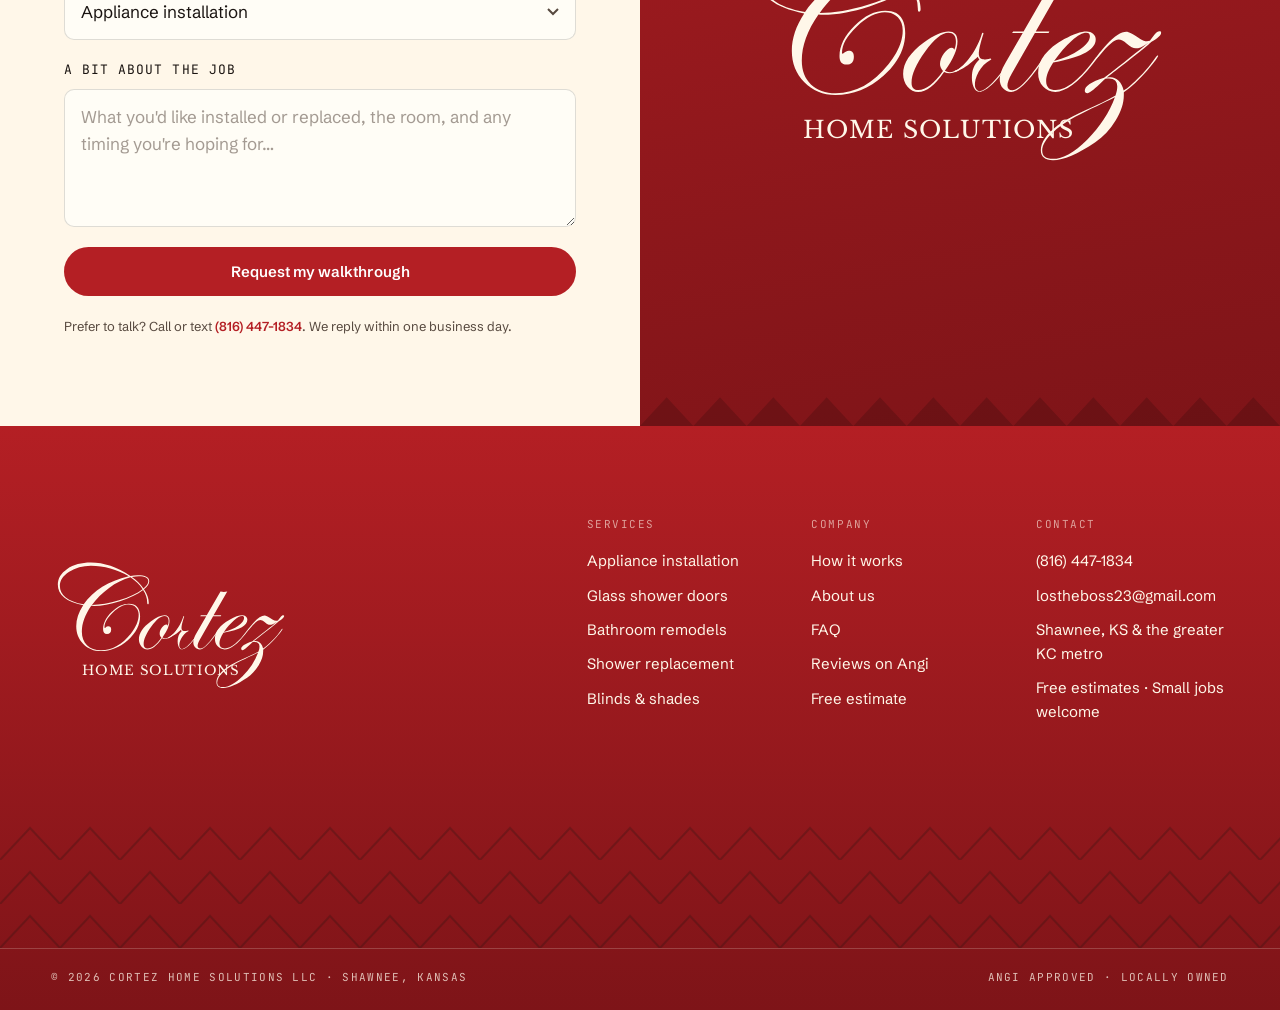
==== commit e3897ebb: "Add real business phone and email Replace placeholder contact info with (816) 447-1834 and losthebos" ====
--- a/cortez-home-solutions/index.html
+++ b/cortez-home-solutions/index.html
@@ -63,7 +63,7 @@
         <a href="#estimate">Contact</a>
       </nav>
       <div class="nav-actions">
-        <a class="nav-phone" href="tel:+19135550142">(913) 555-0142</a>
+        <a class="nav-phone" href="tel:+18164471834">(816) 447-1834</a>
         <a class="btn btn-red nav-cta" href="#estimate">Get an estimate</a>
         <button class="nav-toggle" id="nav-toggle" aria-expanded="false" aria-controls="nav-links" aria-label="Open menu">
           <span></span><span></span>
@@ -322,7 +322,7 @@
         <div class="faq-intro" data-reveal>
           <p class="eyebrow">Questions</p>
           <h2 class="h-lg">Questions we<br>hear a lot.</h2>
-          <p class="body-copy">Something we didn't cover? Call or text <a class="faq-phone" href="tel:+19135550142">(913) 555-0142</a> and ask.</p>
+          <p class="body-copy">Something we didn't cover? Call or text <a class="faq-phone" href="tel:+18164471834">(816) 447-1834</a> and ask.</p>
         </div>
         <div class="faq-list" data-reveal style="--i:1">
           <div class="faq-item open">
@@ -441,7 +441,7 @@
             <textarea id="f-list" name="list" rows="4" placeholder="What you'd like installed or replaced, the room, and any timing you're hoping for…"></textarea>
           </div>
           <button class="btn btn-red btn-wide" type="submit">Request my walkthrough</button>
-          <p class="form-note">Prefer to talk? Call or text <a href="tel:+19135550142">(913) 555-0142</a>. We reply within one business day.</p>
+          <p class="form-note">Prefer to talk? Call or text <a href="tel:+18164471834">(816) 447-1834</a>. We reply within one business day.</p>
           <div class="form-success" hidden>
             <p class="form-success-title">Request received.</p>
             <p>We'll be in touch within one business day to set a time.</p>
@@ -503,8 +503,8 @@
         </div>
         <div class="footer-col" data-reveal style="--i:3">
           <p class="footer-col-title">Contact</p>
-          <a href="tel:+19135550142">(913) 555-0142</a>
-          <a href="mailto:hello@cortezhomesolutions.com">hello@cortezhomesolutions.com</a>
+          <a href="tel:+18164471834">(816) 447-1834</a>
+          <a href="mailto:lostheboss23@gmail.com">lostheboss23@gmail.com</a>
           <span>Shawnee, KS &amp; the greater KC metro</span>
           <span>Free estimates · Small jobs welcome</span>
         </div>
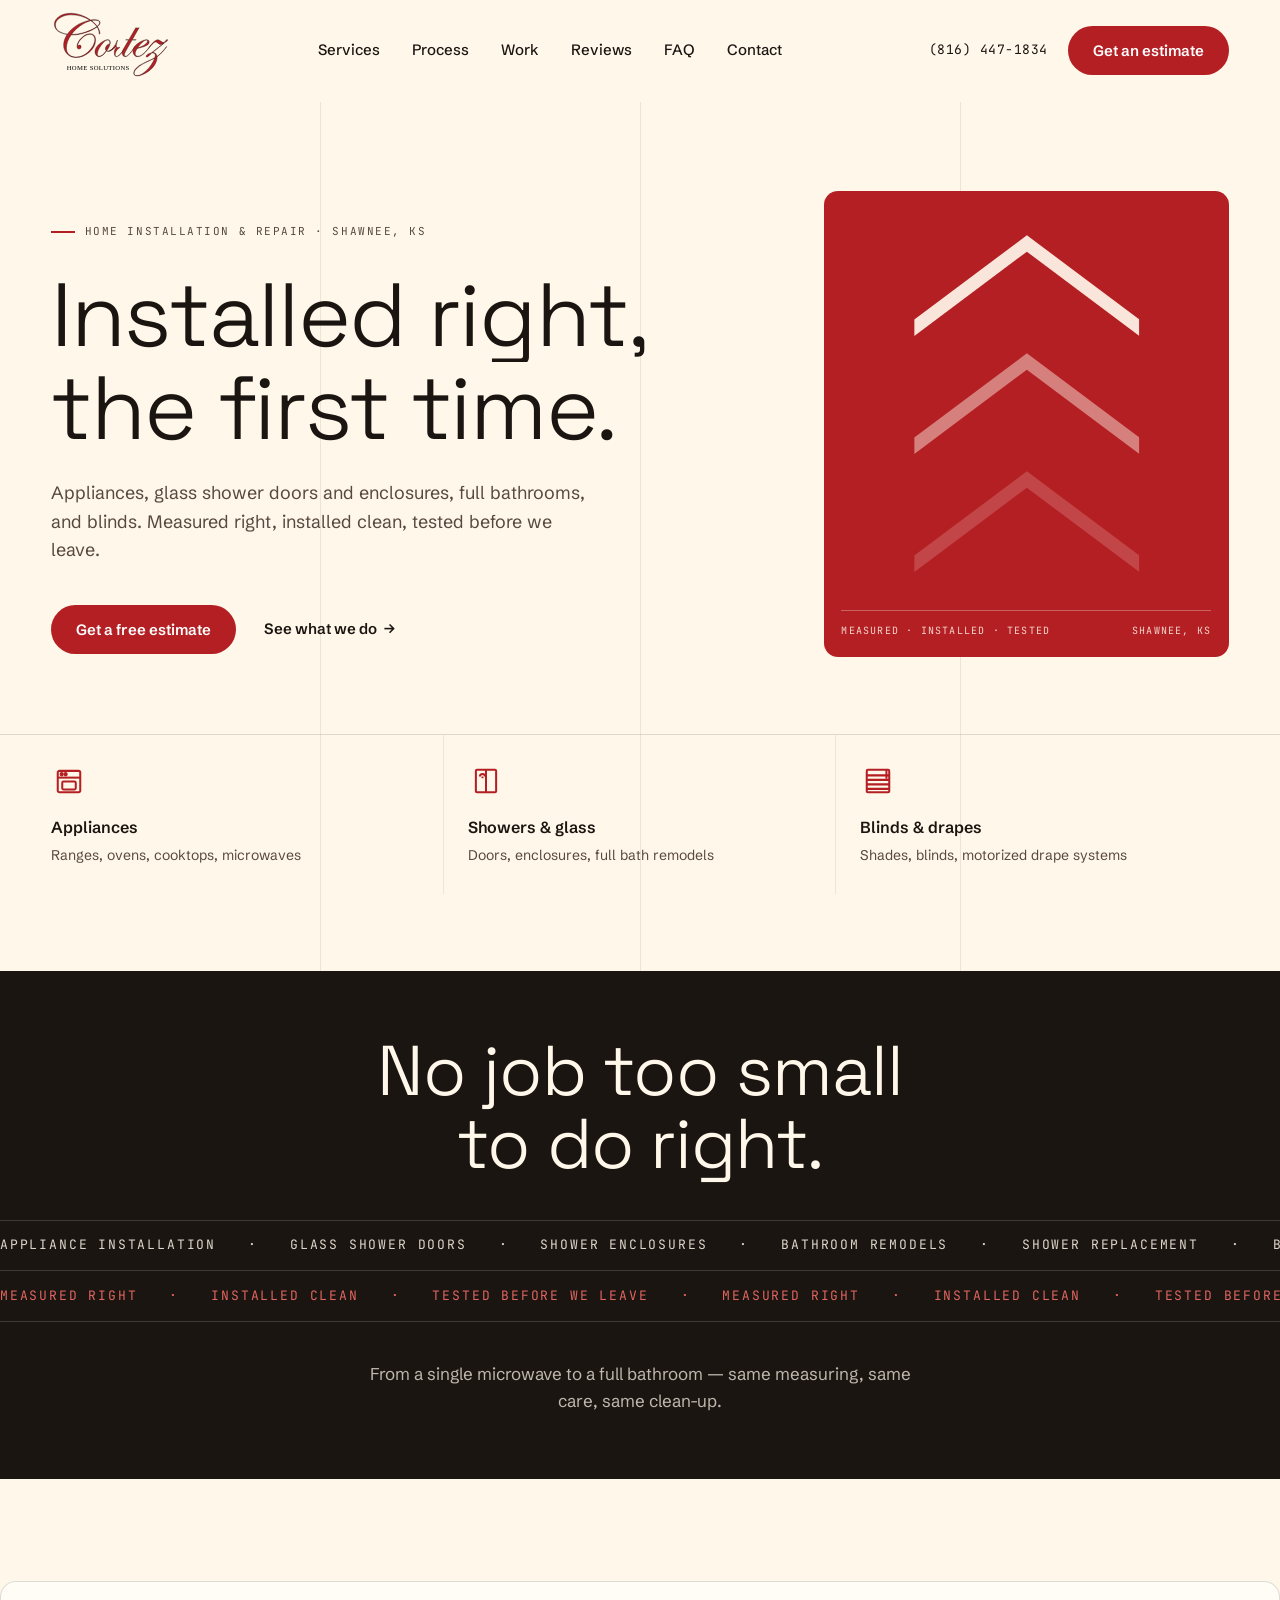
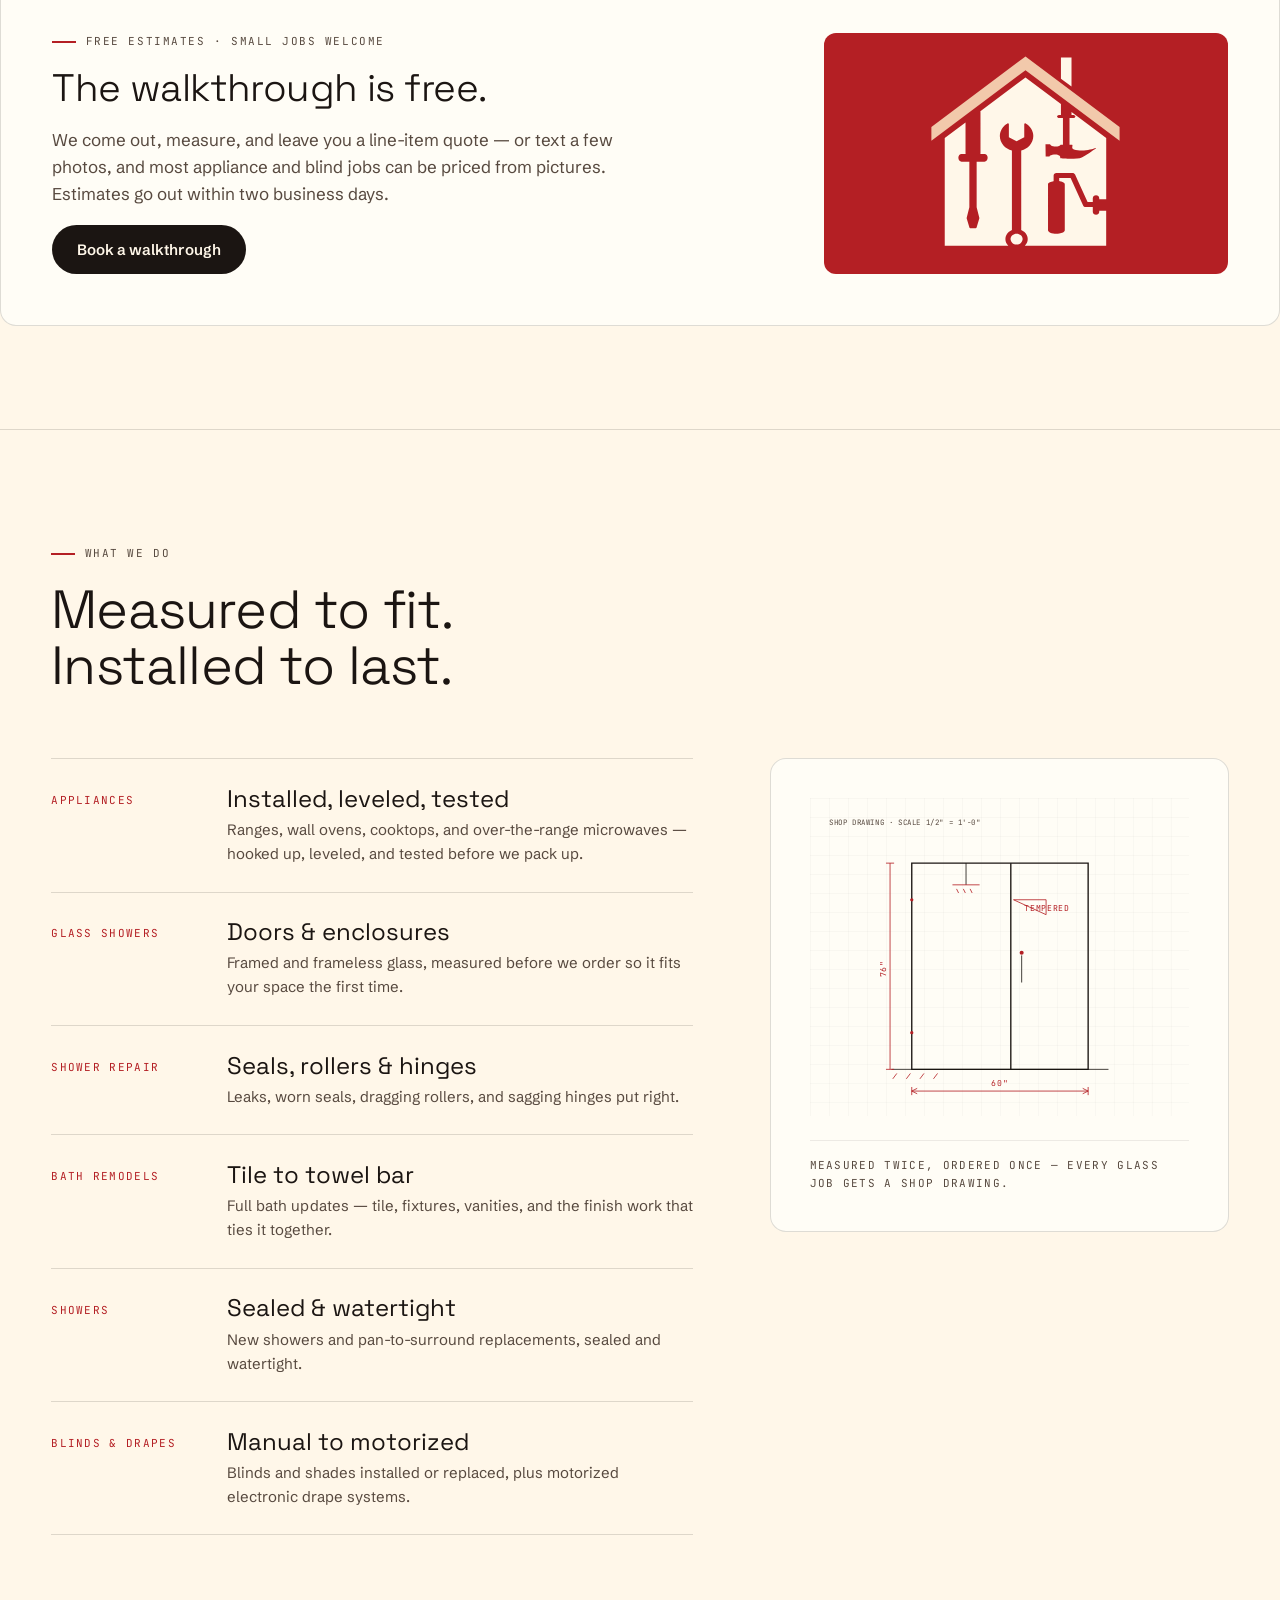
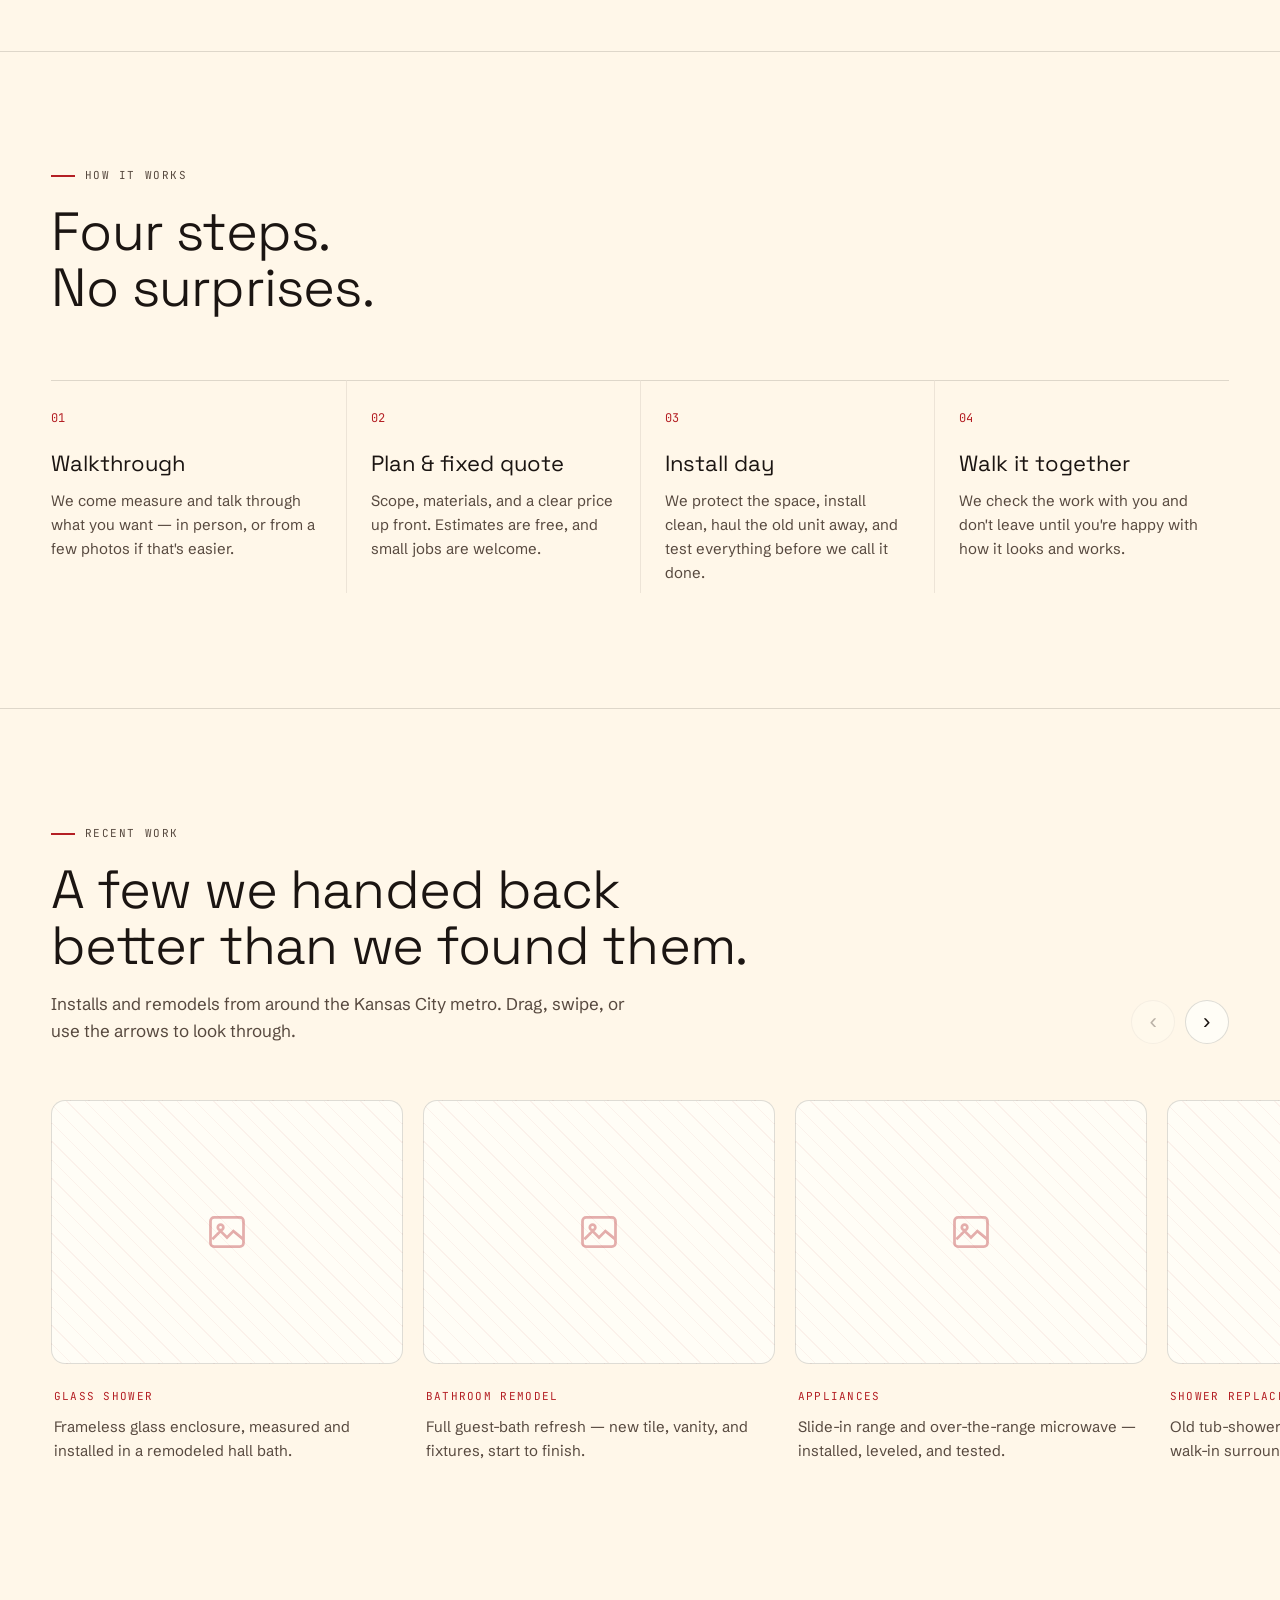
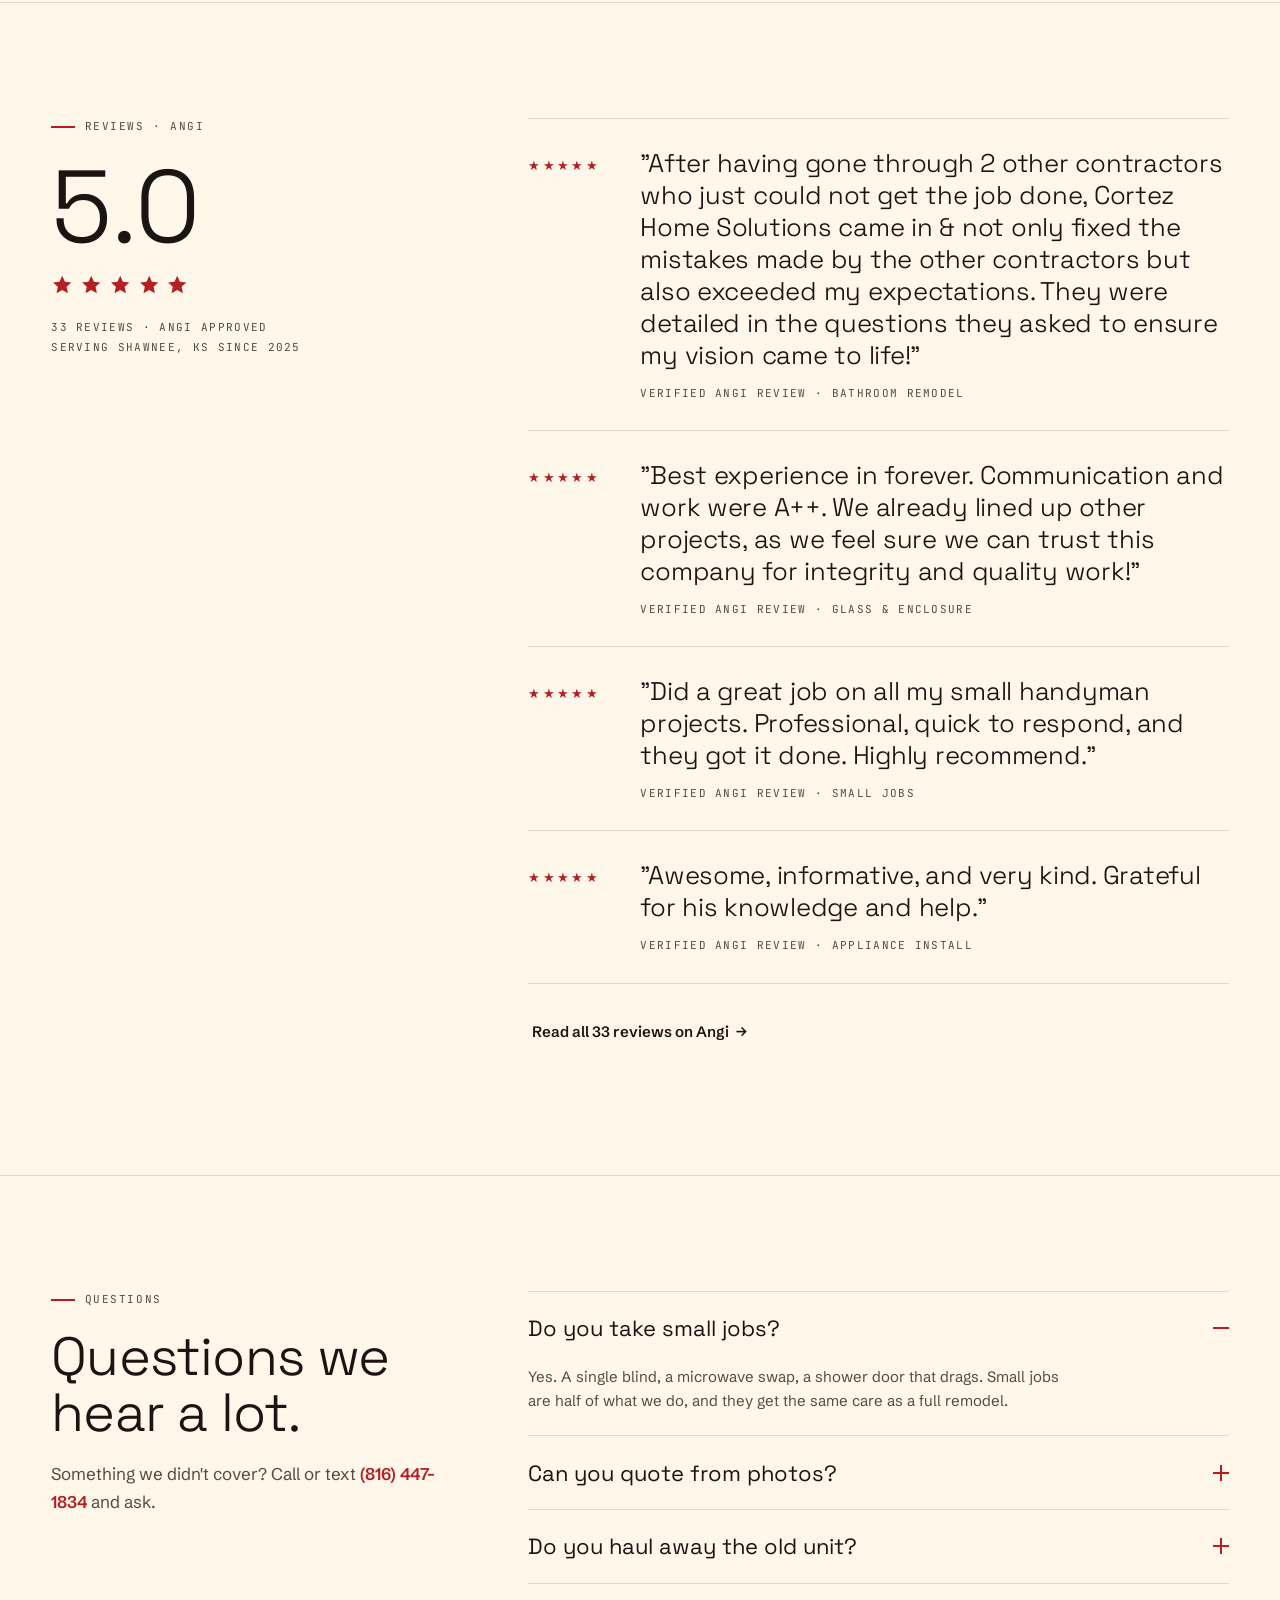
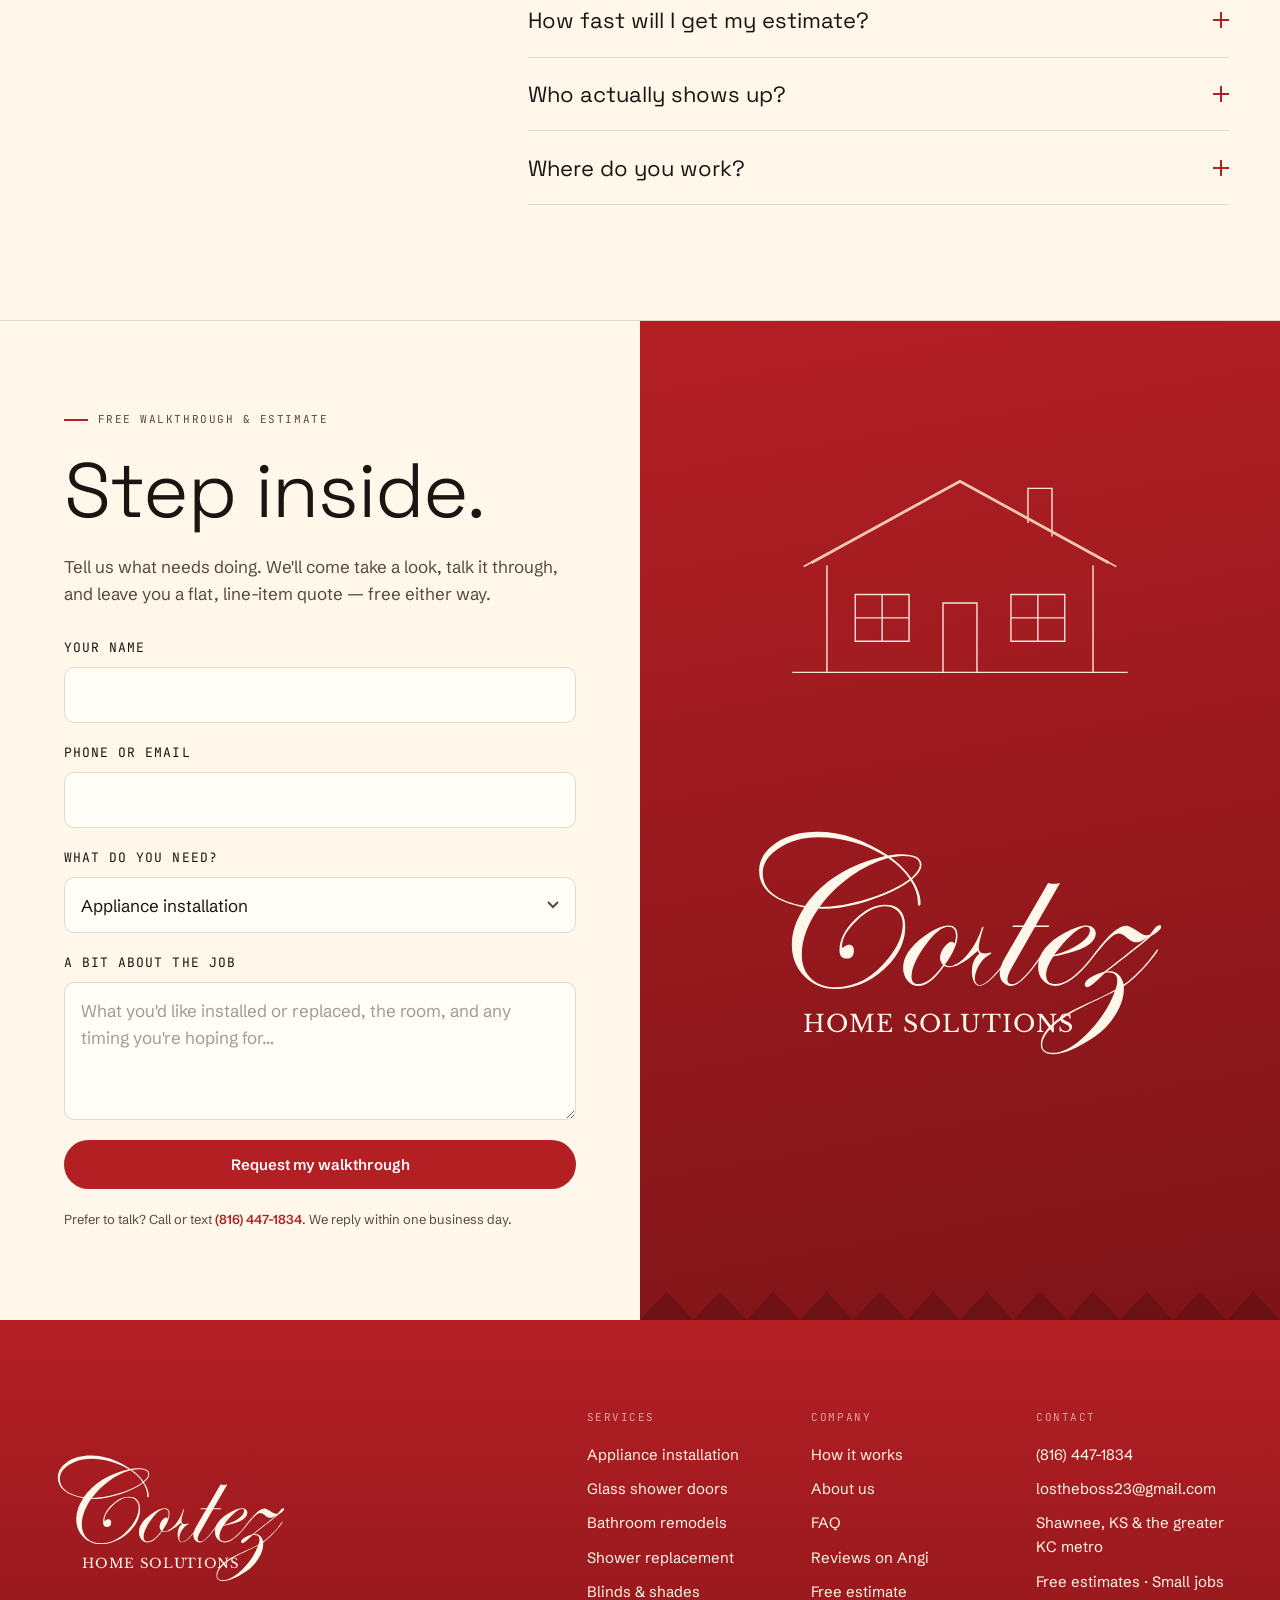
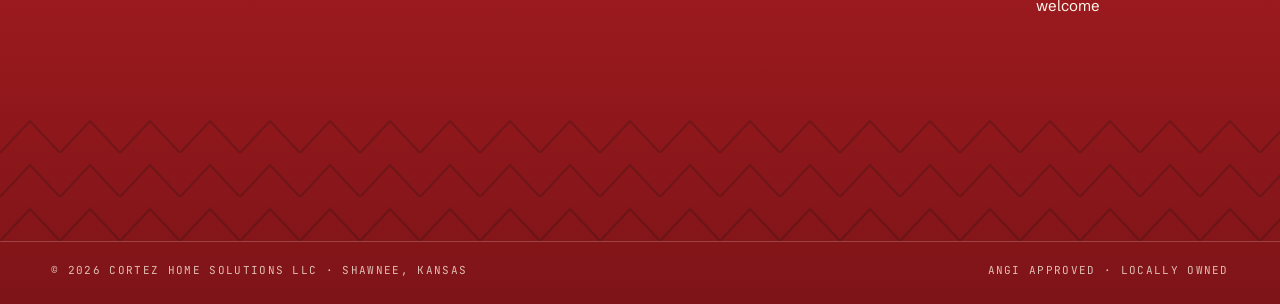
==== commit c054c025: "Add Recent Work photo gallery Horizontal scroller of completed-work photos with a caption under each" ====
--- a/cortez-home-solutions/index.html
+++ b/cortez-home-solutions/index.html
@@ -58,6 +58,7 @@
       <nav class="nav-links" id="nav-links" aria-label="Primary">
         <a href="#services">Services</a>
         <a href="#process">Process</a>
+        <a href="#work">Work</a>
         <a href="#reviews">Reviews</a>
         <a href="#faq">FAQ</a>
         <a href="#estimate">Contact</a>
@@ -265,6 +266,77 @@
       </div>
     </section>
 
+    <!-- RECENT WORK -->
+    <section class="work" id="work">
+      <div class="container work-head" data-reveal>
+        <div class="work-head-text">
+          <p class="eyebrow">Recent work</p>
+          <h2 class="h-lg">A few we handed back<br>better than we found them.</h2>
+          <p class="body-copy">Installs and remodels from around the Kansas City metro. Drag, swipe, or use the arrows to look through.</p>
+        </div>
+        <div class="work-arrows">
+          <button class="work-arrow work-prev" type="button" aria-label="Previous photos">&lsaquo;</button>
+          <button class="work-arrow work-next" type="button" aria-label="More photos">&rsaquo;</button>
+        </div>
+      </div>
+      <div class="work-scroller" id="work-scroller" tabindex="0" role="group" aria-label="Photos of completed work">
+        <figure class="work-card">
+          <div class="work-photo">
+            <img src="images/work/glass-shower.jpg" alt="Frameless glass shower enclosure in a tiled bathroom" loading="lazy" onerror="this.closest('.work-photo').classList.add('is-empty')">
+          </div>
+          <figcaption class="work-cap">
+            <span class="work-tag">Glass shower</span>
+            <p class="work-desc">Frameless glass enclosure, measured and installed in a remodeled hall bath.</p>
+          </figcaption>
+        </figure>
+        <figure class="work-card">
+          <div class="work-photo">
+            <img src="images/work/bath-remodel.jpg" alt="Remodeled guest bathroom with new tile and vanity" loading="lazy" onerror="this.closest('.work-photo').classList.add('is-empty')">
+          </div>
+          <figcaption class="work-cap">
+            <span class="work-tag">Bathroom remodel</span>
+            <p class="work-desc">Full guest-bath refresh — new tile, vanity, and fixtures, start to finish.</p>
+          </figcaption>
+        </figure>
+        <figure class="work-card">
+          <div class="work-photo">
+            <img src="images/work/appliances.jpg" alt="New slide-in range and over-the-range microwave in a kitchen" loading="lazy" onerror="this.closest('.work-photo').classList.add('is-empty')">
+          </div>
+          <figcaption class="work-cap">
+            <span class="work-tag">Appliances</span>
+            <p class="work-desc">Slide-in range and over-the-range microwave — installed, leveled, and tested.</p>
+          </figcaption>
+        </figure>
+        <figure class="work-card">
+          <div class="work-photo">
+            <img src="images/work/shower.jpg" alt="New walk-in shower surround" loading="lazy" onerror="this.closest('.work-photo').classList.add('is-empty')">
+          </div>
+          <figcaption class="work-cap">
+            <span class="work-tag">Shower replacement</span>
+            <p class="work-desc">Old tub-shower swapped for a sealed, watertight walk-in surround.</p>
+          </figcaption>
+        </figure>
+        <figure class="work-card">
+          <div class="work-photo">
+            <img src="images/work/blinds.jpg" alt="Motorized shades on a wall of living-room windows" loading="lazy" onerror="this.closest('.work-photo').classList.add('is-empty')">
+          </div>
+          <figcaption class="work-cap">
+            <span class="work-tag">Blinds &amp; shades</span>
+            <p class="work-desc">Motorized shades fitted across a living-room wall of windows.</p>
+          </figcaption>
+        </figure>
+        <figure class="work-card">
+          <div class="work-photo">
+            <img src="images/work/shower-repair.jpg" alt="Repaired glass shower door" loading="lazy" onerror="this.closest('.work-photo').classList.add('is-empty')">
+          </div>
+          <figcaption class="work-cap">
+            <span class="work-tag">Shower door repair</span>
+            <p class="work-desc">New rollers and seals on a glass door that had started to drag.</p>
+          </figcaption>
+        </figure>
+      </div>
+    </section>
+
     <!-- REVIEWS -->
     <section class="reviews" id="reviews">
       <div class="container reviews-inner">
@@ -440,11 +512,16 @@
             <label for="f-list">A bit about the job</label>
             <textarea id="f-list" name="list" rows="4" placeholder="What you'd like installed or replaced, the room, and any timing you're hoping for…"></textarea>
           </div>
+          <input type="text" name="_honey" class="form-honey" tabindex="-1" autocomplete="off" aria-hidden="true">
           <button class="btn btn-red btn-wide" type="submit">Request my walkthrough</button>
           <p class="form-note">Prefer to talk? Call or text <a href="tel:+18164471834">(816) 447-1834</a>. We reply within one business day.</p>
           <div class="form-success" hidden>
             <p class="form-success-title">Request received.</p>
             <p>We'll be in touch within one business day to set a time.</p>
+          </div>
+          <div class="form-error" hidden>
+            <p class="form-success-title">That didn't go through.</p>
+            <p>Please try again, or call or text <a href="tel:+18164471834">(816) 447-1834</a>.</p>
           </div>
         </form>
       </div>
--- a/cortez-home-solutions/styles.css
+++ b/cortez-home-solutions/styles.css
@@ -64,6 +64,7 @@
 .hero-copy .eyebrow::before,
 .services-head .eyebrow::before,
 .process-head .eyebrow::before,
+.work-head .eyebrow::before,
 .reviews-score .eyebrow::before,
 .faq-intro .eyebrow::before,
 .estimate-strip-copy .eyebrow::before,
@@ -651,6 +652,116 @@
 
 .step-desc { font-size: 0.9375rem; color: var(--ink-soft); }
 
+/* ---------- recent work ---------- */
+
+.work { padding: clamp(4rem, 9vw, 8rem) 0; border-top: 1px solid var(--hairline); overflow: hidden; }
+
+.work-head {
+  display: flex;
+  align-items: flex-end;
+  justify-content: space-between;
+  gap: 2rem;
+  margin-bottom: clamp(2rem, 4vw, 3rem);
+}
+
+.work-head .eyebrow { margin-bottom: 1.25rem; }
+.work-head .body-copy { margin-top: 1rem; }
+
+.work-arrows { display: flex; gap: 0.6rem; flex: 0 0 auto; }
+
+.work-arrow {
+  width: 2.75rem;
+  height: 2.75rem;
+  border-radius: 999px;
+  border: 1px solid var(--hairline);
+  background: var(--paper);
+  color: var(--ink);
+  font-size: 1.4rem;
+  line-height: 1;
+  cursor: pointer;
+  display: grid;
+  place-items: center;
+  transition: border-color 160ms ease, color 160ms ease, transform 160ms var(--ease-out);
+}
+
+@media (hover: hover) and (pointer: fine) {
+  .work-arrow:not(:disabled):hover { border-color: var(--ink); color: var(--red); }
+}
+
+.work-arrow:active { transform: scale(0.94); }
+.work-arrow:disabled { opacity: 0.3; cursor: default; }
+
+.work-scroller {
+  display: flex;
+  gap: 1.25rem;
+  overflow-x: auto;
+  scroll-snap-type: x mandatory;
+  scroll-padding-inline-start: clamp(1.25rem, 4vw, 3.5rem);
+  padding: 0.5rem clamp(1.25rem, 4vw, 3.5rem) 1.5rem;
+  cursor: grab;
+  scrollbar-width: none;
+}
+
+.work-scroller::-webkit-scrollbar { display: none; }
+.work-scroller.is-dragging { cursor: grabbing; scroll-snap-type: none; }
+.work-scroller.is-dragging img { pointer-events: none; }
+
+.work-card {
+  flex: 0 0 clamp(15rem, 78vw, 22rem);
+  scroll-snap-align: start;
+}
+
+.work-photo {
+  position: relative;
+  aspect-ratio: 4 / 3;
+  border-radius: 14px;
+  overflow: hidden;
+  background: var(--paper);
+  border: 1px solid var(--hairline);
+}
+
+.work-photo img {
+  width: 100%;
+  height: 100%;
+  object-fit: cover;
+  display: block;
+  -webkit-user-drag: none;
+  user-select: none;
+}
+
+.work-photo.is-empty img { display: none; }
+
+.work-photo.is-empty {
+  display: grid;
+  place-items: center;
+  background-image: repeating-linear-gradient(45deg, rgba(180, 31, 36, 0.05) 0 1px, transparent 1px 13px);
+}
+
+.work-photo.is-empty::after {
+  content: "";
+  width: 2.75rem;
+  height: 2.75rem;
+  opacity: 0.35;
+  background: url("data:image/svg+xml,%3Csvg xmlns='http://www.w3.org/2000/svg' viewBox='0 0 24 24' fill='none' stroke='%23b41f24' stroke-width='1.5'%3E%3Crect x='3' y='4' width='18' height='16' rx='2'/%3E%3Ccircle cx='8.5' cy='9.5' r='1.5'/%3E%3Cpath d='M4 16l4.5-4.5 3.5 3.5 3.5-3.5L21 16'/%3E%3C/svg%3E") center / contain no-repeat;
+}
+
+.work-cap { padding: 1rem 0.15rem 0; }
+
+.work-tag {
+  font-family: var(--font-mono);
+  font-size: 0.6875rem;
+  text-transform: uppercase;
+  letter-spacing: 0.12em;
+  color: var(--red);
+}
+
+.work-desc {
+  margin-top: 0.45rem;
+  font-size: 0.9375rem;
+  color: var(--ink-soft);
+  max-width: 22rem;
+}
+
 /* ---------- reviews ---------- */
 
 .reviews { padding: clamp(4rem, 9vw, 8rem) 0; border-top: 1px solid var(--hairline); }
@@ -1053,7 +1164,17 @@
 
 .form-note { font-size: 0.8125rem; color: var(--ink-soft); }
 
-.form-success {
+.form-honey {
+  position: absolute;
+  left: -9999px;
+  width: 1px;
+  height: 1px;
+  opacity: 0;
+  pointer-events: none;
+}
+
+.form-success,
+.form-error {
   border: 1px solid var(--hairline);
   border-left: 3px solid var(--red);
   background: var(--paper);
@@ -1069,6 +1190,8 @@
   color: var(--ink);
   margin-bottom: 0.25rem;
 }
+
+.form-error a { color: var(--red); font-weight: 600; text-decoration: none; }
 
 /* ---------- footer ---------- */
 
@@ -1241,6 +1364,9 @@
   .review-row { grid-template-columns: 1fr; gap: 0.5rem; }
   .nav-phone { display: none; }
 
+  .work-head { flex-direction: column; align-items: flex-start; }
+  .work-arrows { display: none; }
+
   .service-row { grid-template-columns: 1fr; grid-template-rows: auto auto auto; }
   .service-tag { grid-row: 1; padding-top: 0; }
 
@@ -1283,6 +1409,7 @@
   .hero-copy .eyebrow::before,
   .services-head .eyebrow::before,
   .process-head .eyebrow::before,
+  .work-head .eyebrow::before,
   .reviews-score .eyebrow::before,
   .faq-intro .eyebrow::before,
   .estimate-strip-copy .eyebrow::before,
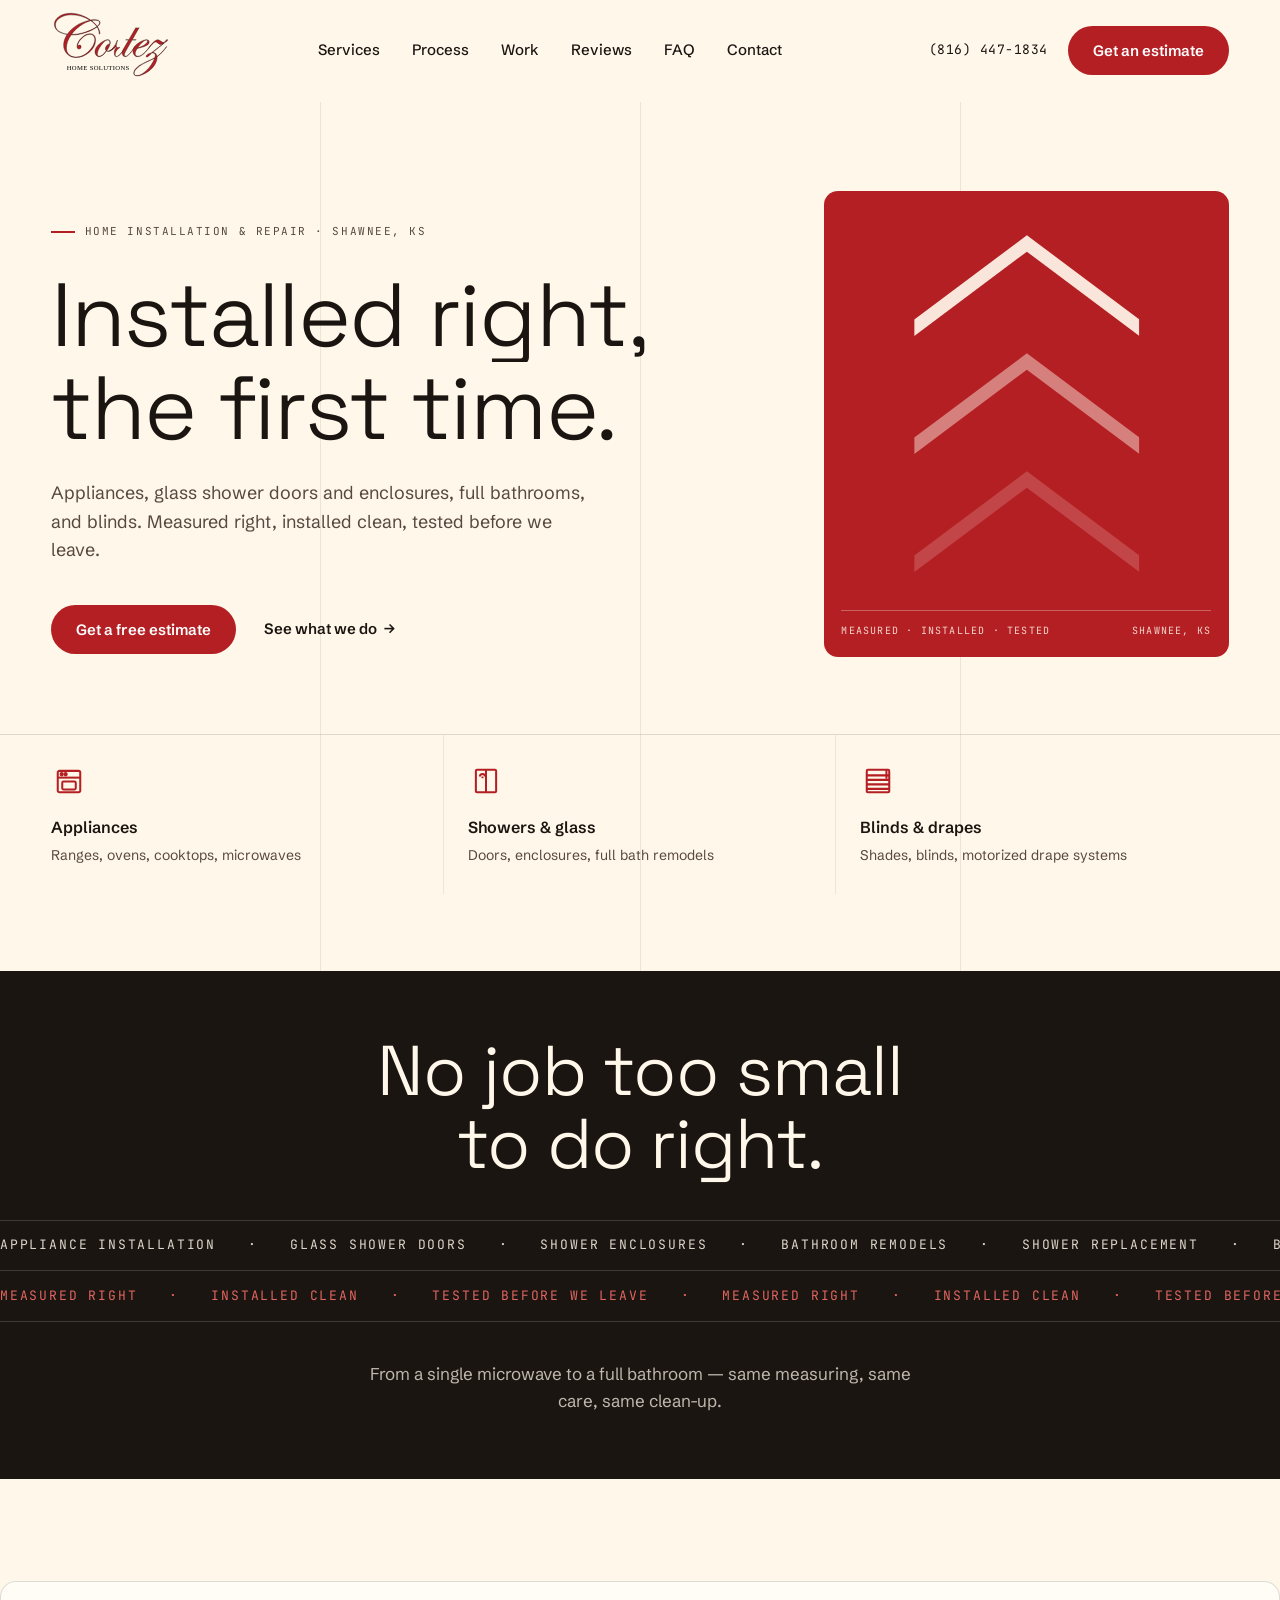
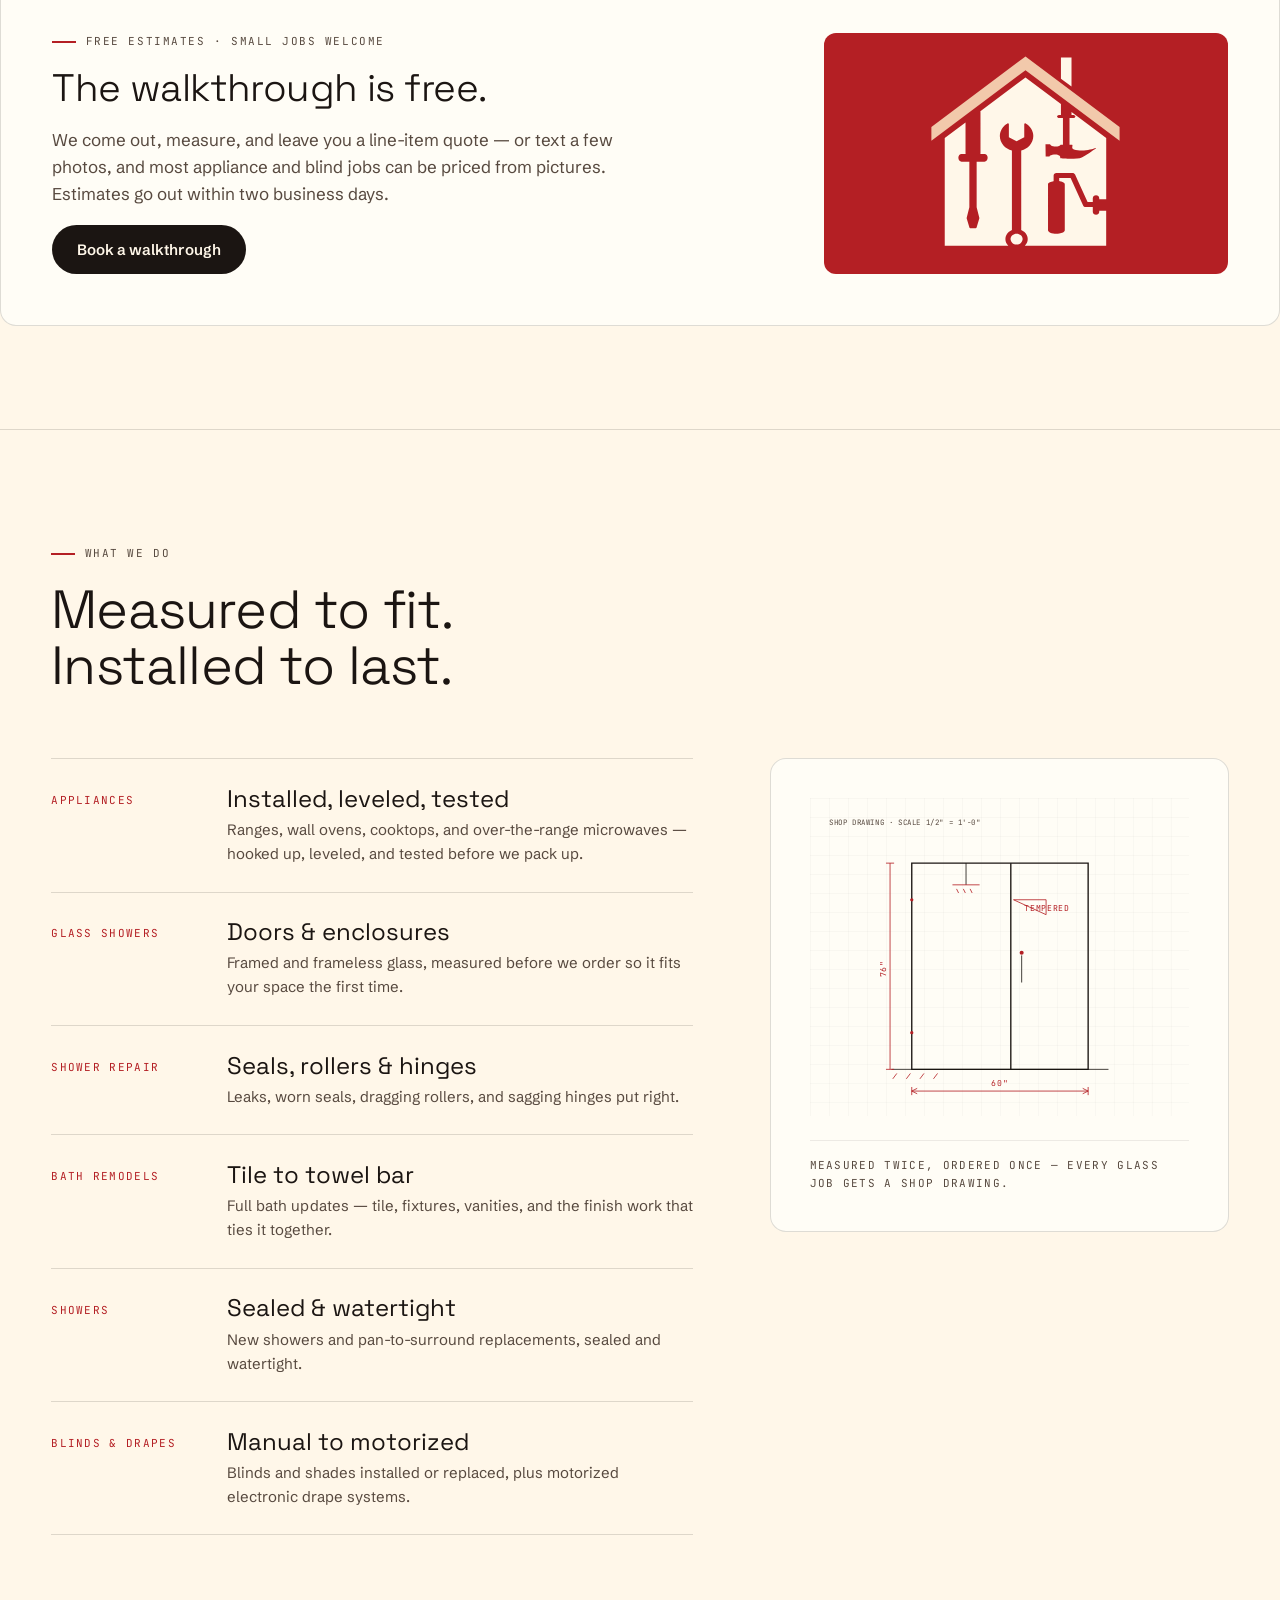
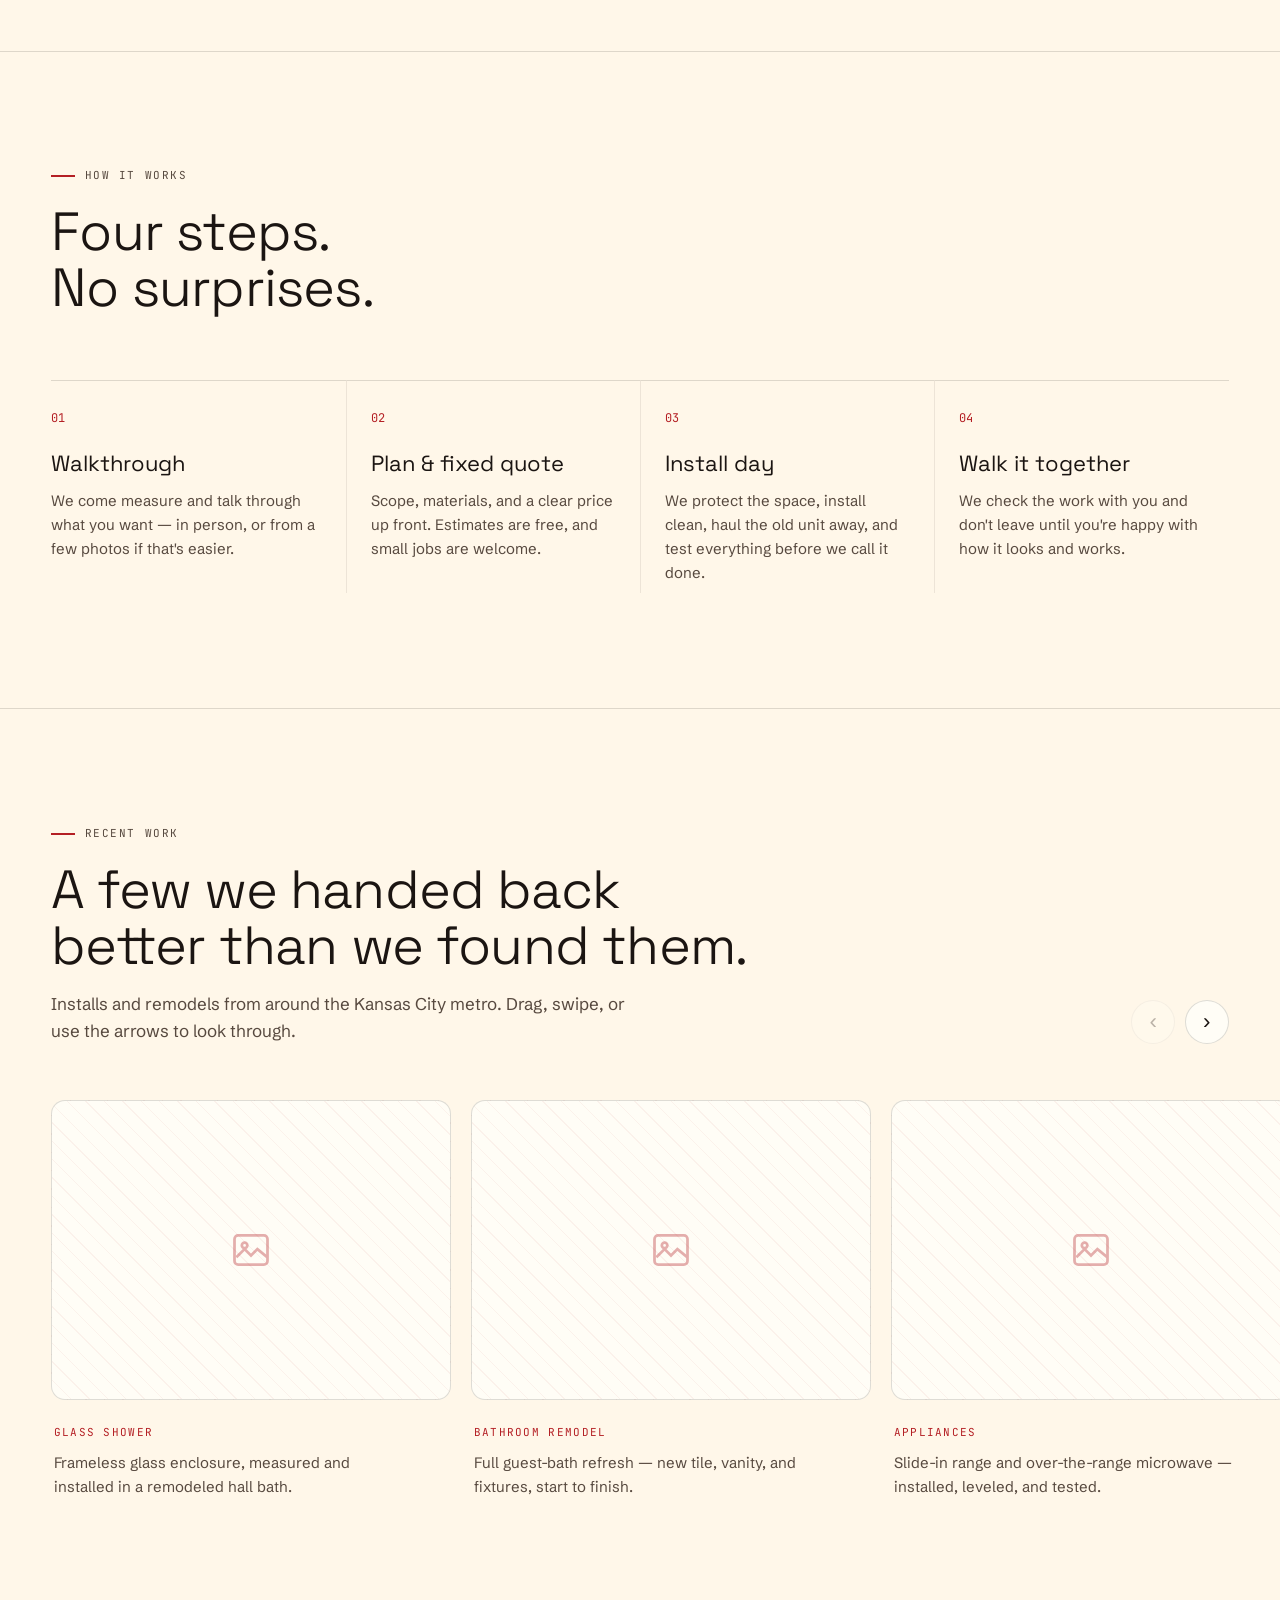
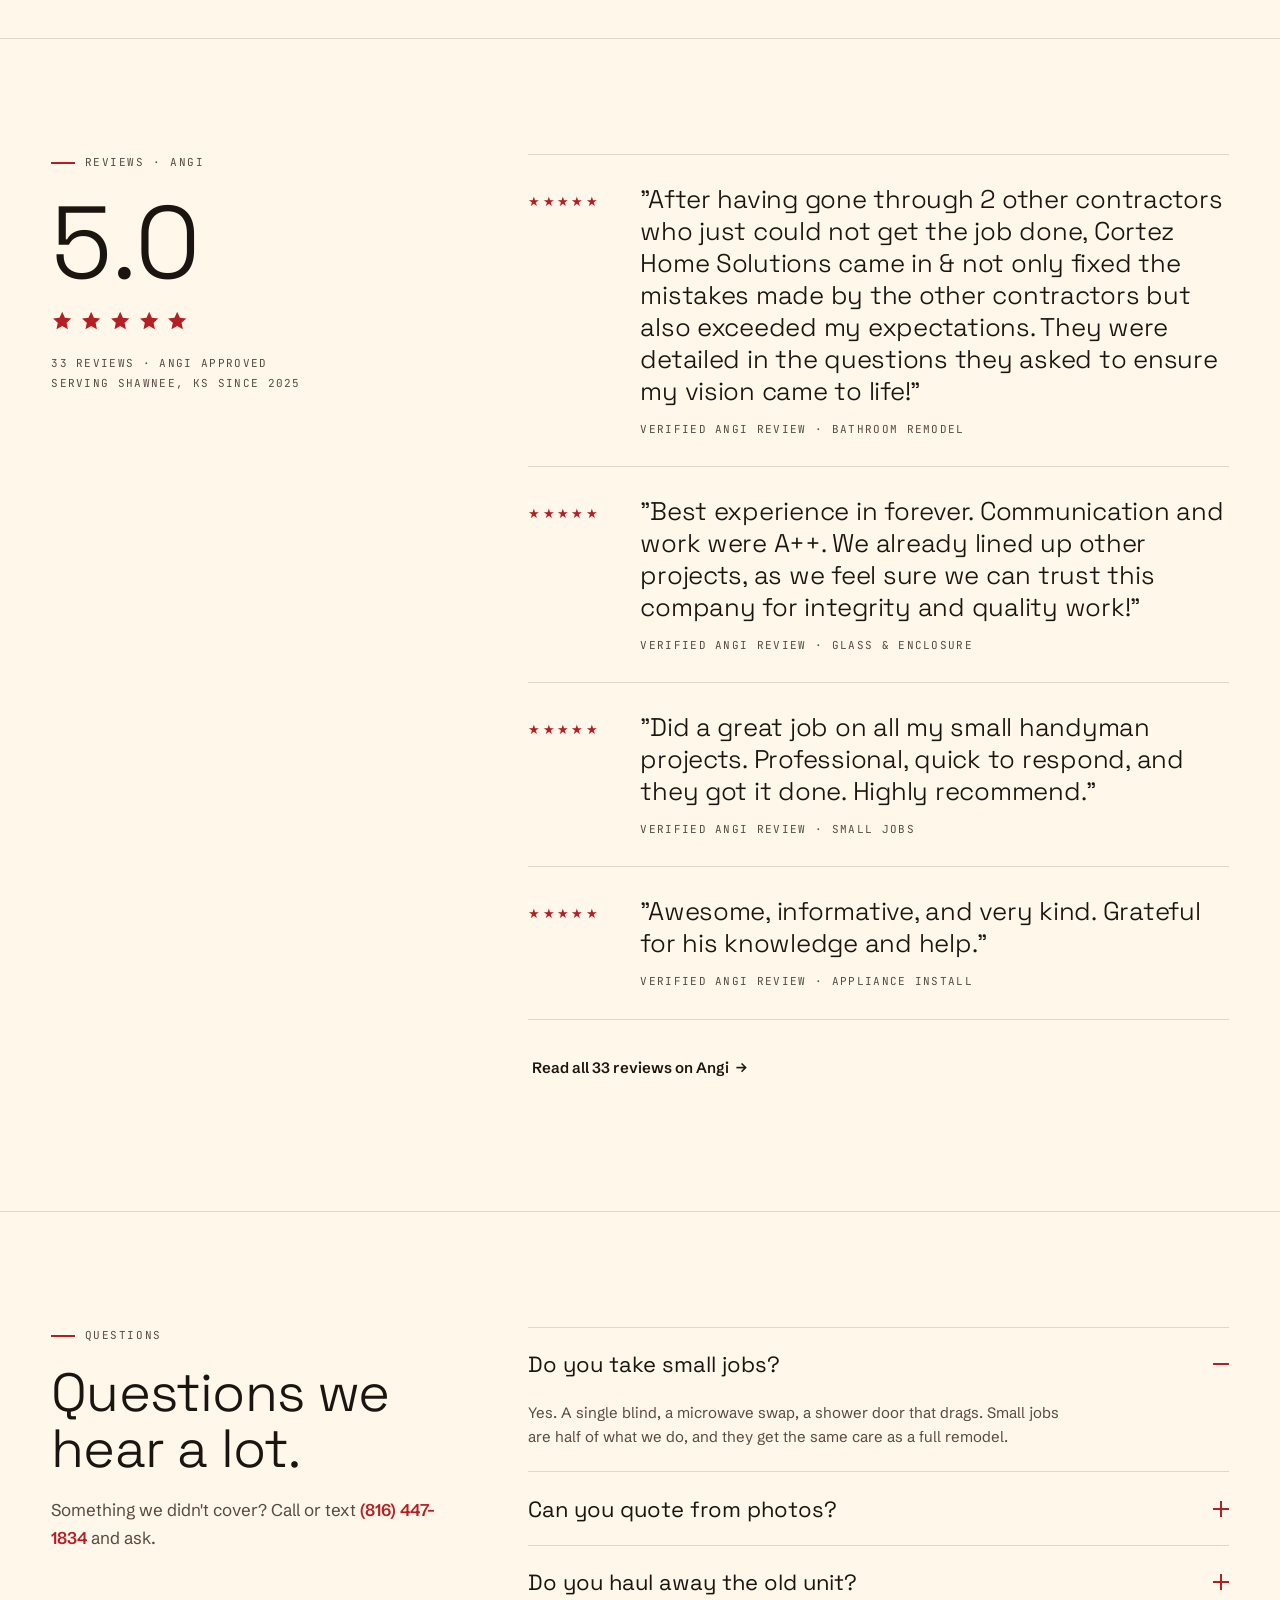
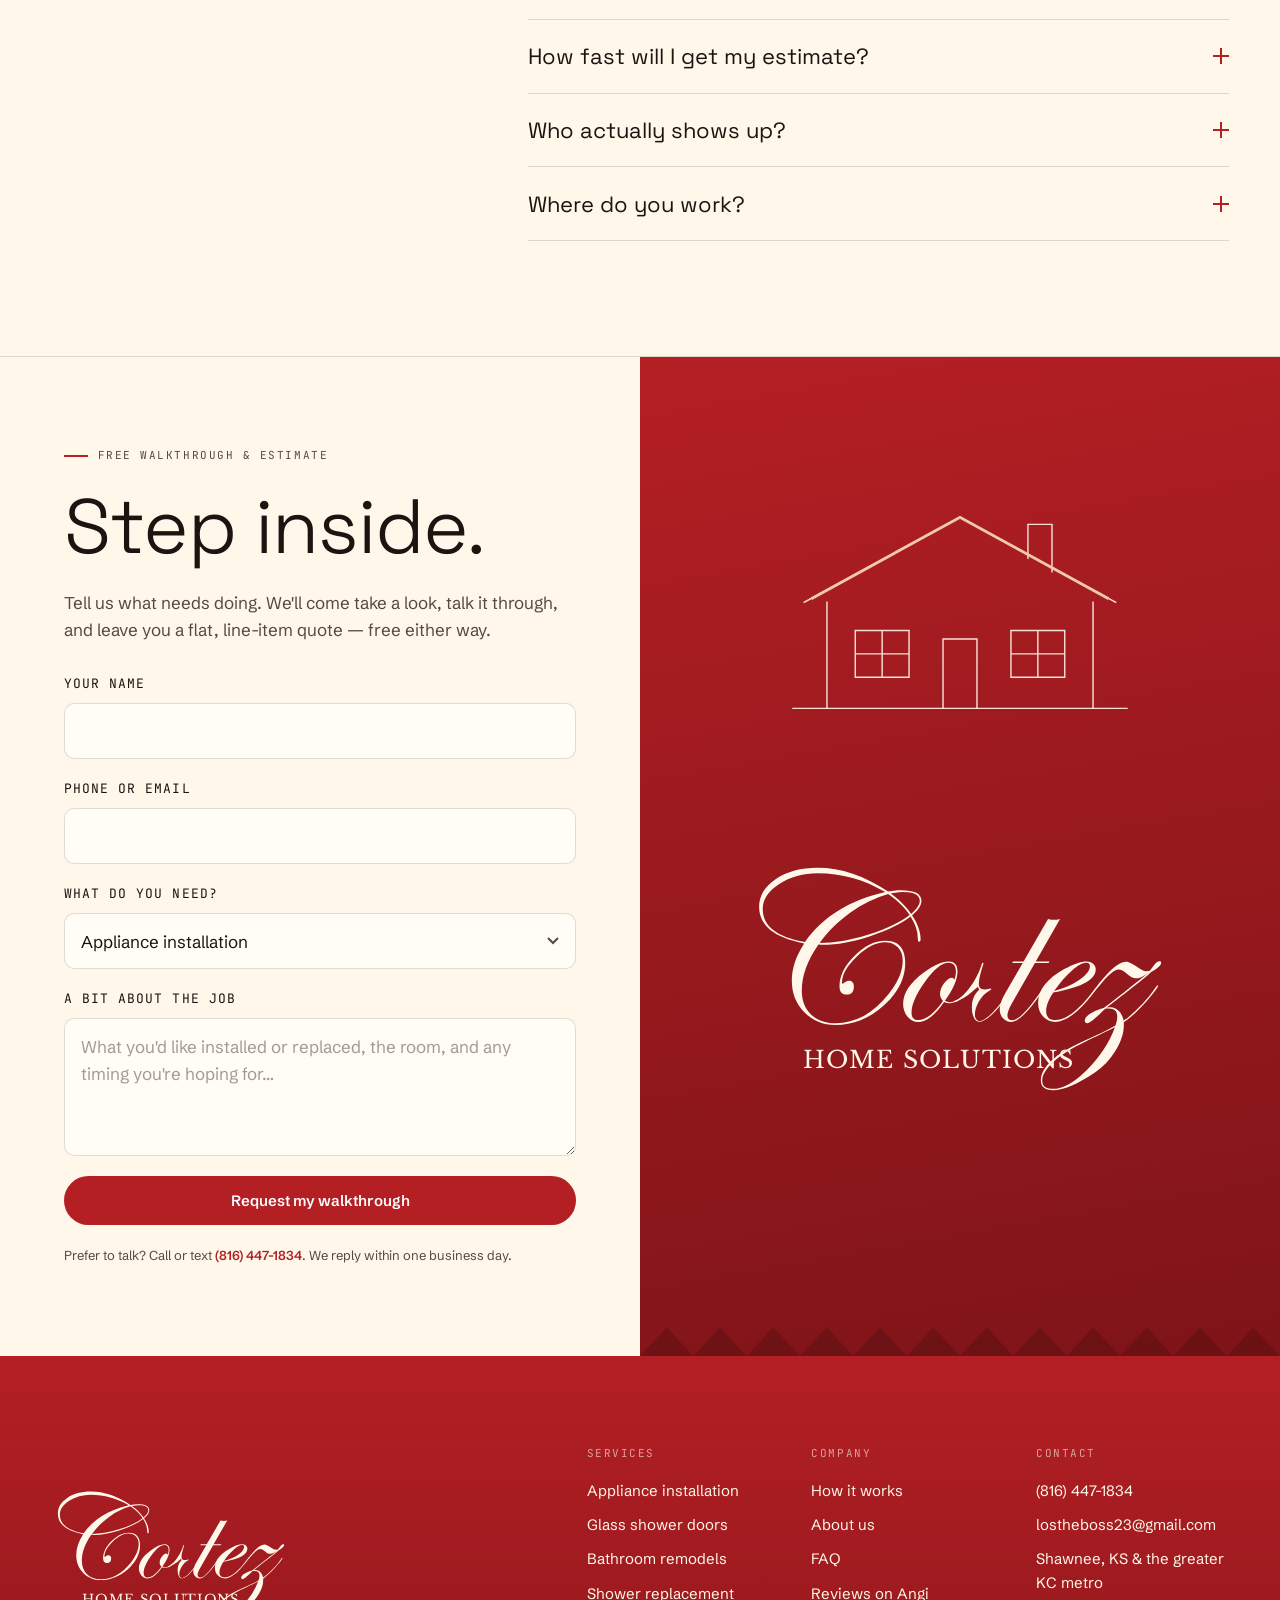
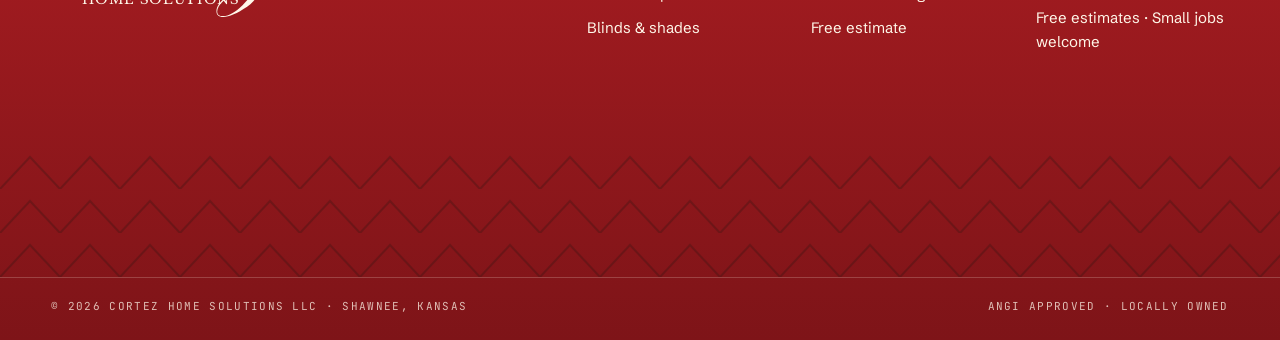
==== commit 9a9e3ad5: "Enlarge work photos and add click-to-zoom lightbox Bigger gallery cards; clicking or tapping a photo" ====
--- a/cortez-home-solutions/index.html
+++ b/cortez-home-solutions/index.html
@@ -594,6 +594,21 @@
     </div>
   </footer>
 
+  <!-- Work photo lightbox -->
+  <div class="lightbox" id="lightbox" hidden>
+    <div class="lightbox-backdrop" data-lightbox-close></div>
+    <figure class="lightbox-figure" role="dialog" aria-modal="true" aria-label="Completed work photo">
+      <button class="lightbox-close" type="button" aria-label="Close photo">&times;</button>
+      <div class="lightbox-photo">
+        <img class="lightbox-img" src="" alt="">
+      </div>
+      <figcaption class="lightbox-cap">
+        <span class="lightbox-tag"></span>
+        <p class="lightbox-desc"></p>
+      </figcaption>
+    </figure>
+  </div>
+
   <script src="script.js"></script>
 </body>
 </html>
--- a/cortez-home-solutions/styles.css
+++ b/cortez-home-solutions/styles.css
@@ -707,7 +707,7 @@
 .work-scroller.is-dragging img { pointer-events: none; }
 
 .work-card {
-  flex: 0 0 clamp(15rem, 78vw, 22rem);
+  flex: 0 0 clamp(16rem, 82vw, 25rem);
   scroll-snap-align: start;
 }
 
@@ -718,6 +718,7 @@
   overflow: hidden;
   background: var(--paper);
   border: 1px solid var(--hairline);
+  cursor: zoom-in;
 }
 
 .work-photo img {
@@ -727,6 +728,11 @@
   display: block;
   -webkit-user-drag: none;
   user-select: none;
+  transition: transform 450ms var(--ease-out);
+}
+
+@media (hover: hover) and (pointer: fine) {
+  .work-photo:hover img { transform: scale(1.05); }
 }
 
 .work-photo.is-empty img { display: none; }
@@ -761,6 +767,115 @@
   color: var(--ink-soft);
   max-width: 22rem;
 }
+
+/* ---------- work photo lightbox ---------- */
+
+body.no-scroll { overflow: hidden; }
+
+.lightbox {
+  position: fixed;
+  inset: 0;
+  z-index: 100;
+  display: grid;
+  place-items: center;
+  padding: clamp(1rem, 4vw, 3rem);
+  opacity: 0;
+  transition: opacity 220ms ease;
+}
+
+.lightbox.open { opacity: 1; }
+
+.lightbox-backdrop {
+  position: absolute;
+  inset: 0;
+  background: rgba(27, 21, 18, 0.85);
+  cursor: zoom-out;
+}
+
+.lightbox-figure {
+  position: relative;
+  z-index: 1;
+  width: min(56rem, 100%);
+  max-height: 90vh;
+  display: flex;
+  flex-direction: column;
+  background: var(--paper);
+  border-radius: 16px;
+  overflow: hidden;
+  box-shadow: 0 40px 90px -25px rgba(0, 0, 0, 0.55);
+  transform: scale(0.94);
+  transition: transform 260ms var(--ease-out);
+}
+
+.lightbox.open .lightbox-figure { transform: scale(1); }
+
+.lightbox-photo {
+  position: relative;
+  background: var(--ink);
+  display: grid;
+  place-items: center;
+  min-height: 12rem;
+}
+
+.lightbox-img {
+  display: block;
+  max-width: 100%;
+  max-height: 72vh;
+  object-fit: contain;
+}
+
+.lightbox-photo.is-empty {
+  aspect-ratio: 4 / 3;
+  background-color: var(--paper);
+  background-image: repeating-linear-gradient(45deg, rgba(180, 31, 36, 0.06) 0 1px, transparent 1px 14px);
+}
+
+.lightbox-photo.is-empty::after {
+  content: "";
+  position: absolute;
+  width: 3.5rem;
+  height: 3.5rem;
+  opacity: 0.4;
+  background: url("data:image/svg+xml,%3Csvg xmlns='http://www.w3.org/2000/svg' viewBox='0 0 24 24' fill='none' stroke='%23b41f24' stroke-width='1.5'%3E%3Crect x='3' y='4' width='18' height='16' rx='2'/%3E%3Ccircle cx='8.5' cy='9.5' r='1.5'/%3E%3Cpath d='M4 16l4.5-4.5 3.5 3.5 3.5-3.5L21 16'/%3E%3C/svg%3E") center / contain no-repeat;
+}
+
+.lightbox-cap { padding: 1.25rem 1.5rem; }
+
+.lightbox-tag {
+  font-family: var(--font-mono);
+  font-size: 0.6875rem;
+  text-transform: uppercase;
+  letter-spacing: 0.12em;
+  color: var(--red);
+}
+
+.lightbox-desc {
+  margin-top: 0.45rem;
+  font-size: 1rem;
+  color: var(--ink-soft);
+}
+
+.lightbox-close {
+  position: absolute;
+  top: 0.75rem;
+  right: 0.75rem;
+  z-index: 2;
+  width: 2.5rem;
+  height: 2.5rem;
+  border-radius: 999px;
+  border: 0;
+  background: rgba(255, 247, 233, 0.92);
+  color: var(--ink);
+  font-size: 1.5rem;
+  line-height: 1;
+  cursor: pointer;
+  display: grid;
+  place-items: center;
+  transition: transform 160ms var(--ease-out), background-color 160ms ease;
+}
+
+.lightbox-close:hover { background: #fff; }
+.lightbox-close:active { transform: scale(0.94); }
 
 /* ---------- reviews ---------- */
 
@@ -1425,5 +1540,8 @@
 
   .faq-a, .faq-plus::before, .faq-plus::after { transition: none; }
 
+  .work-photo img { transition: none; }
+  .lightbox, .lightbox-figure { transition: none; }
+
   .btn, .btn-link::after, .nav-toggle span { transition: none; }
 }
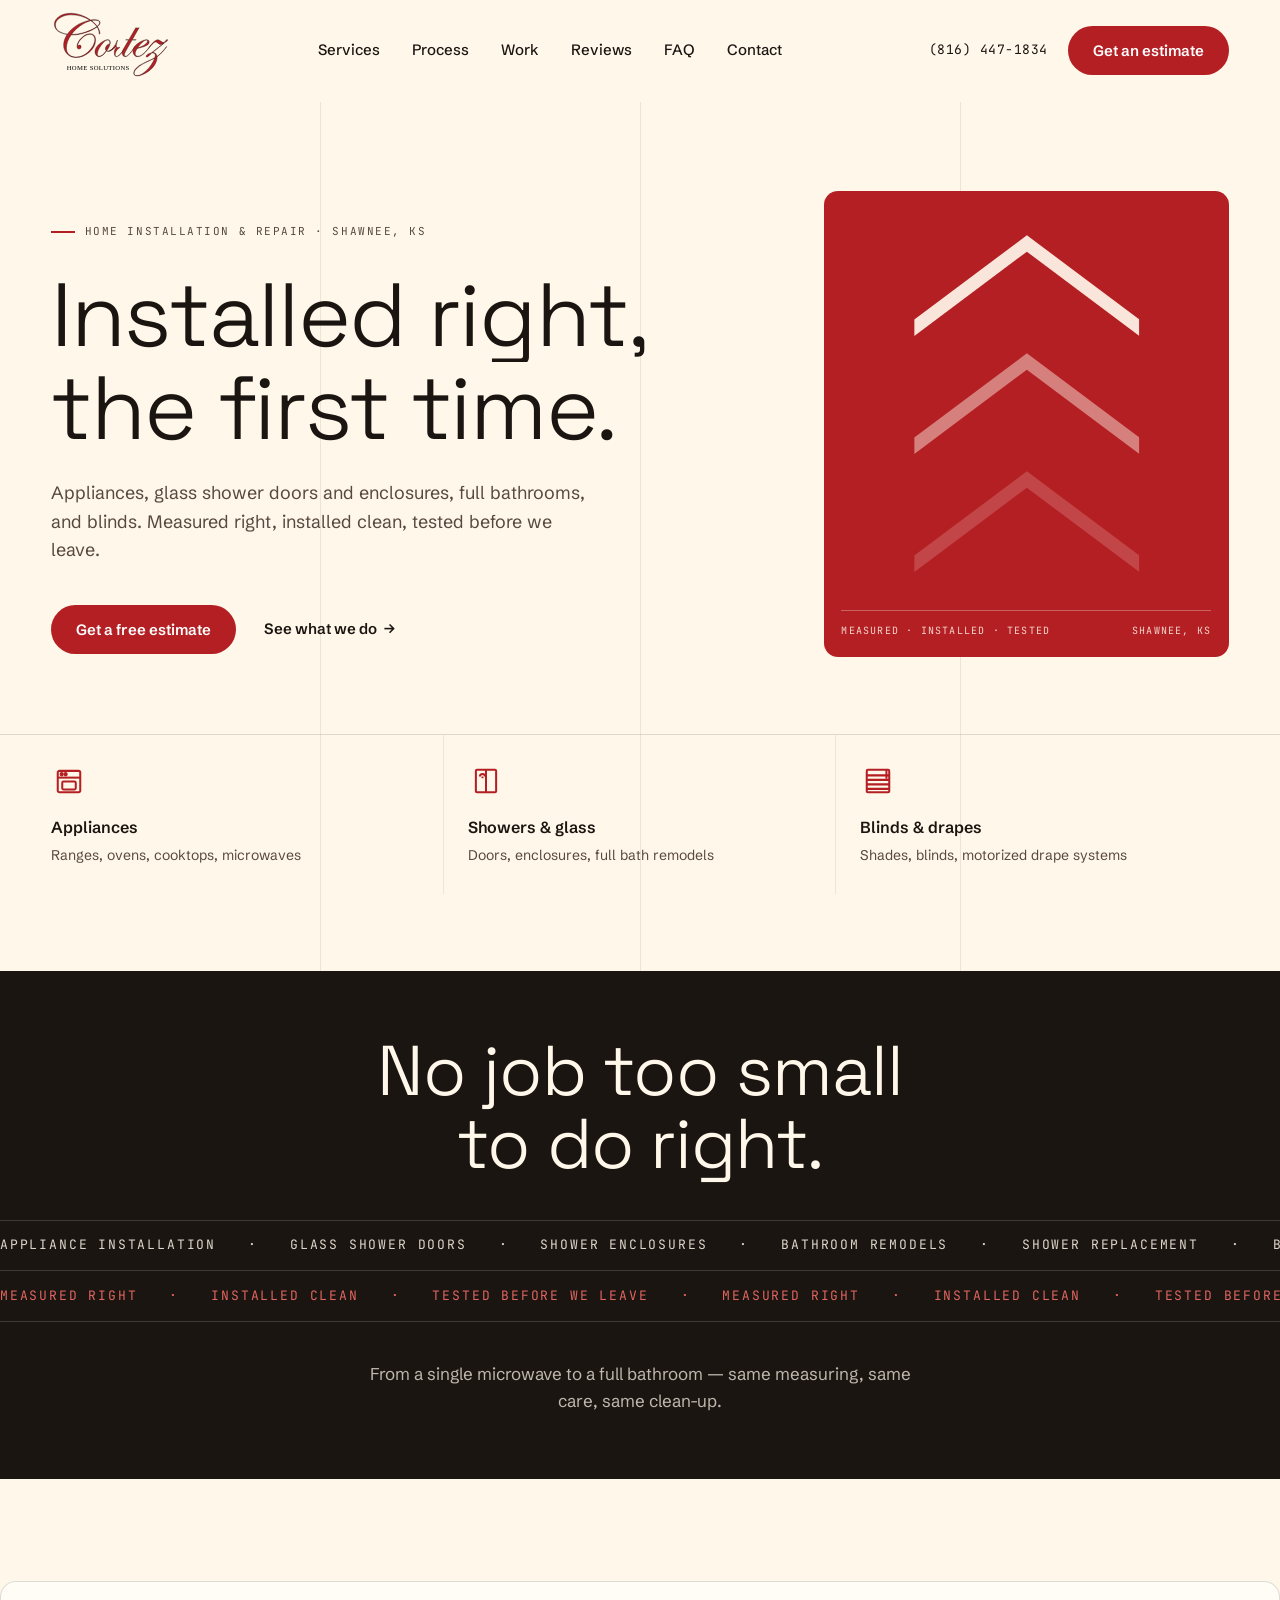
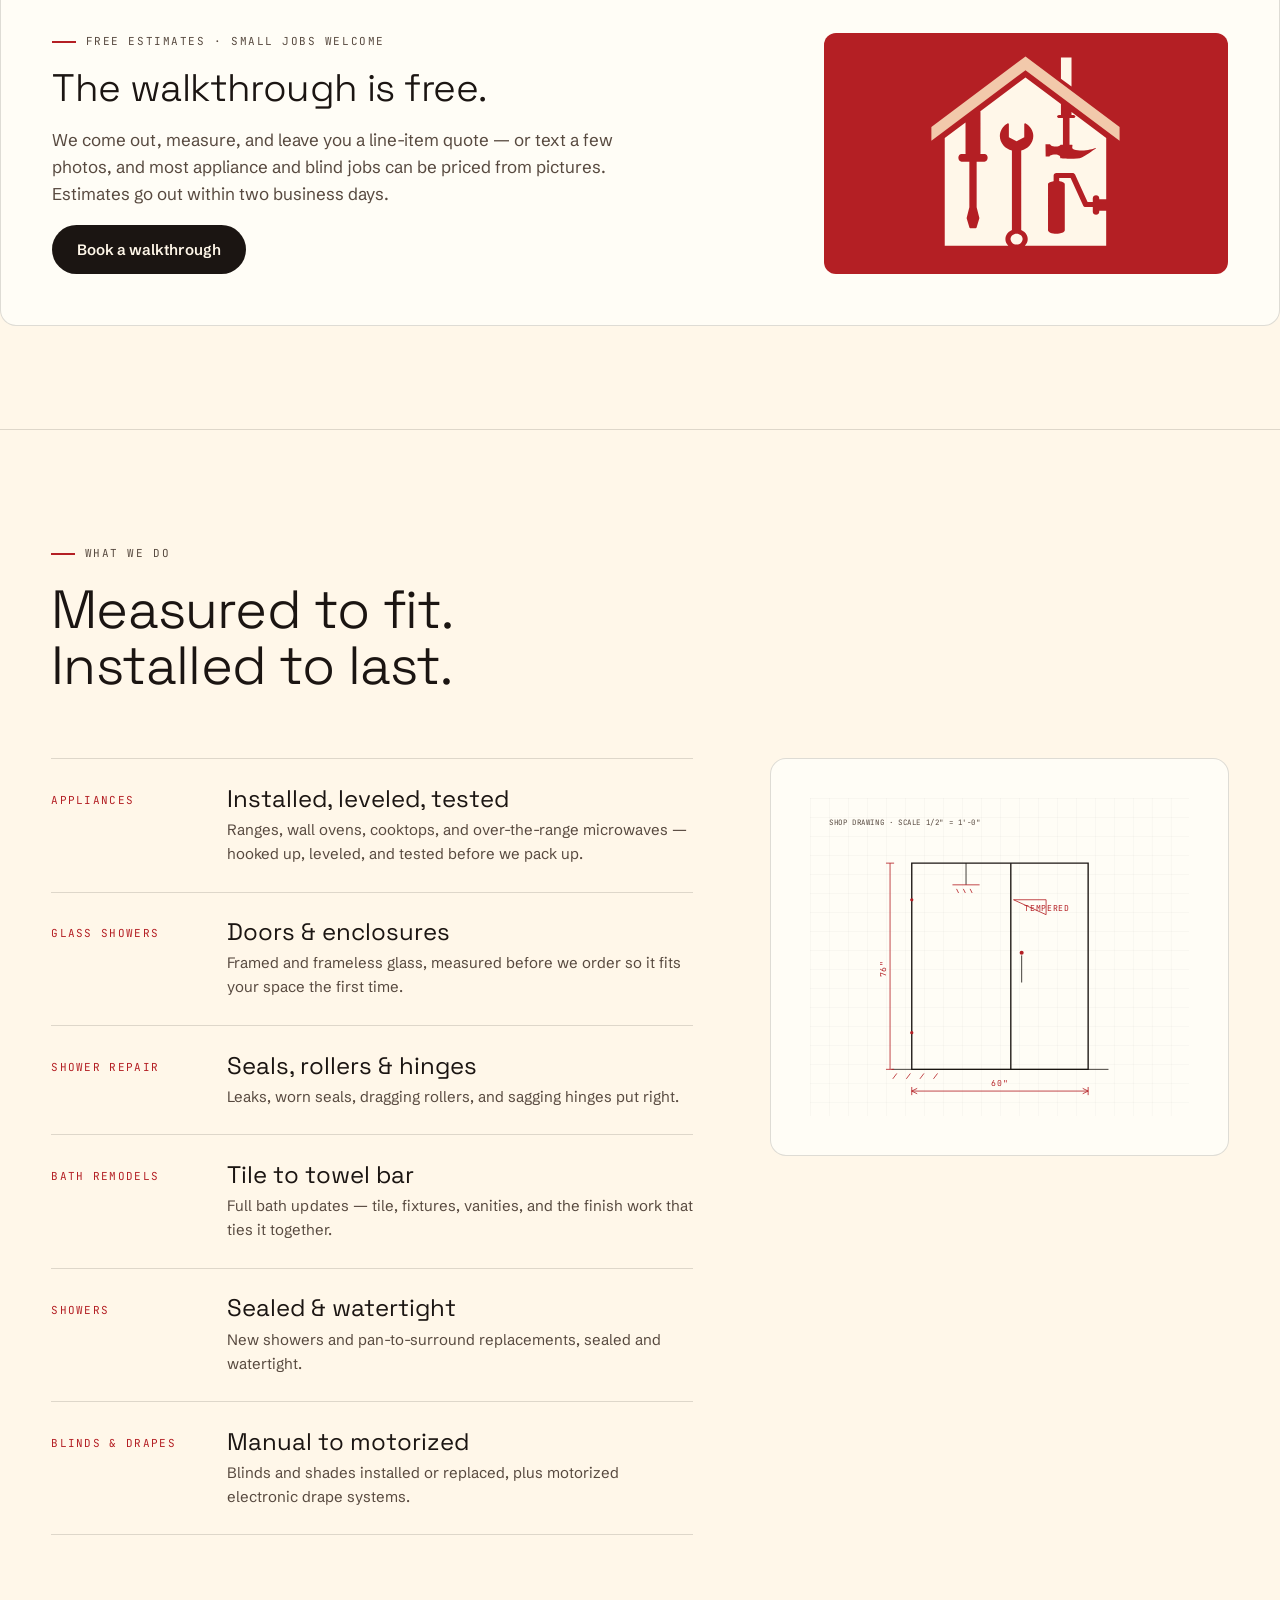
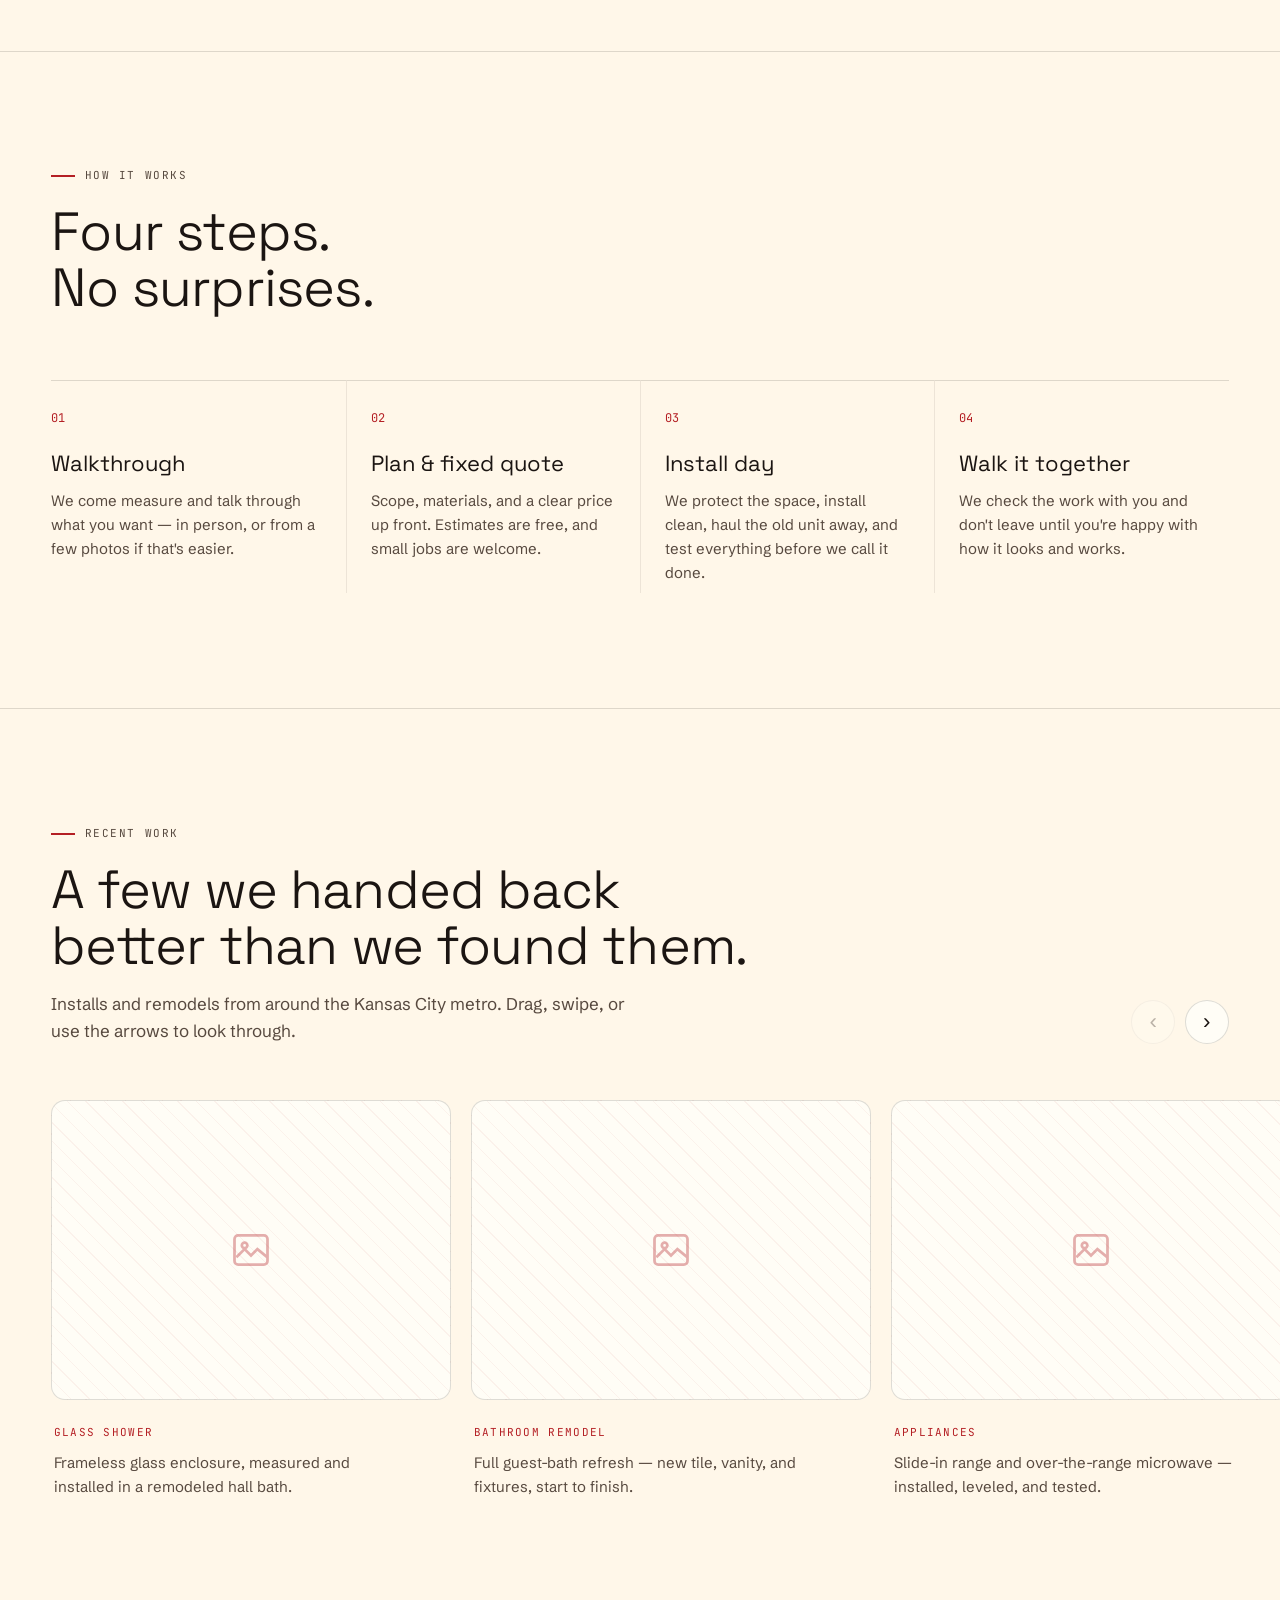
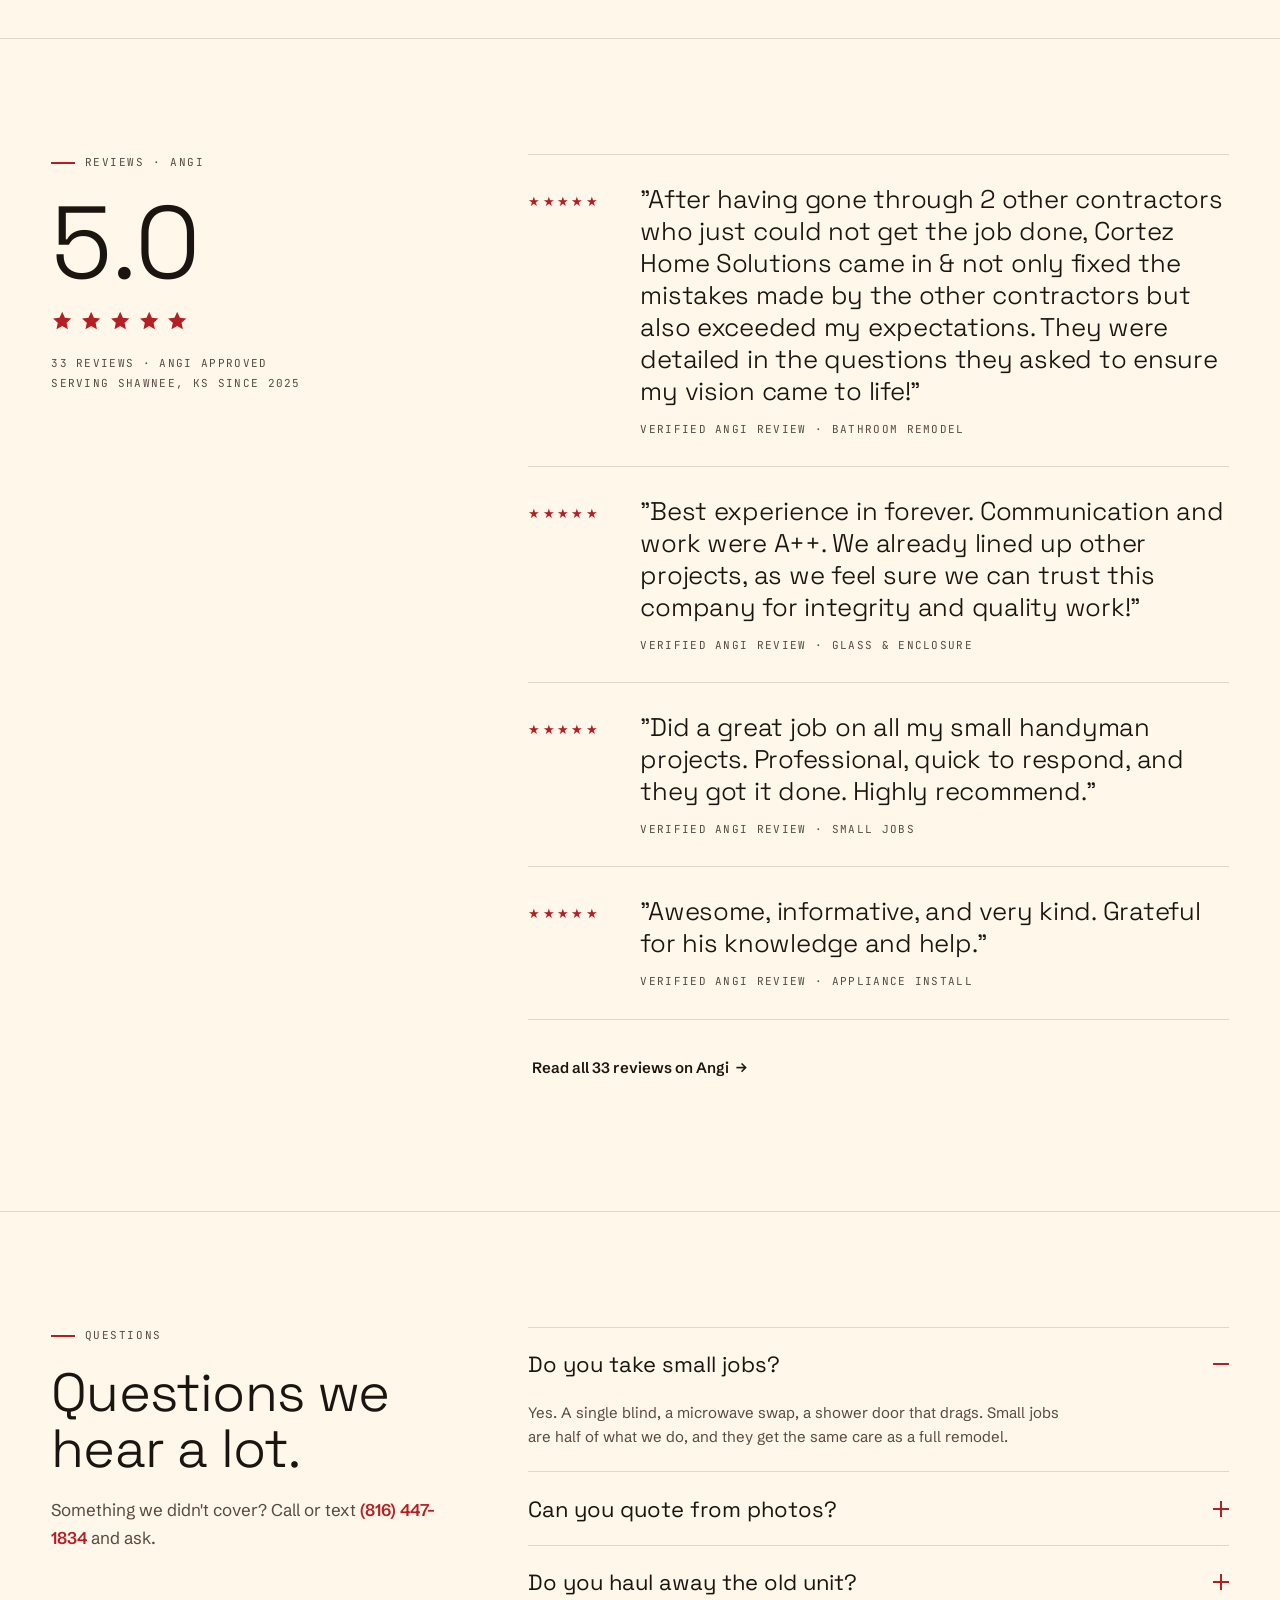
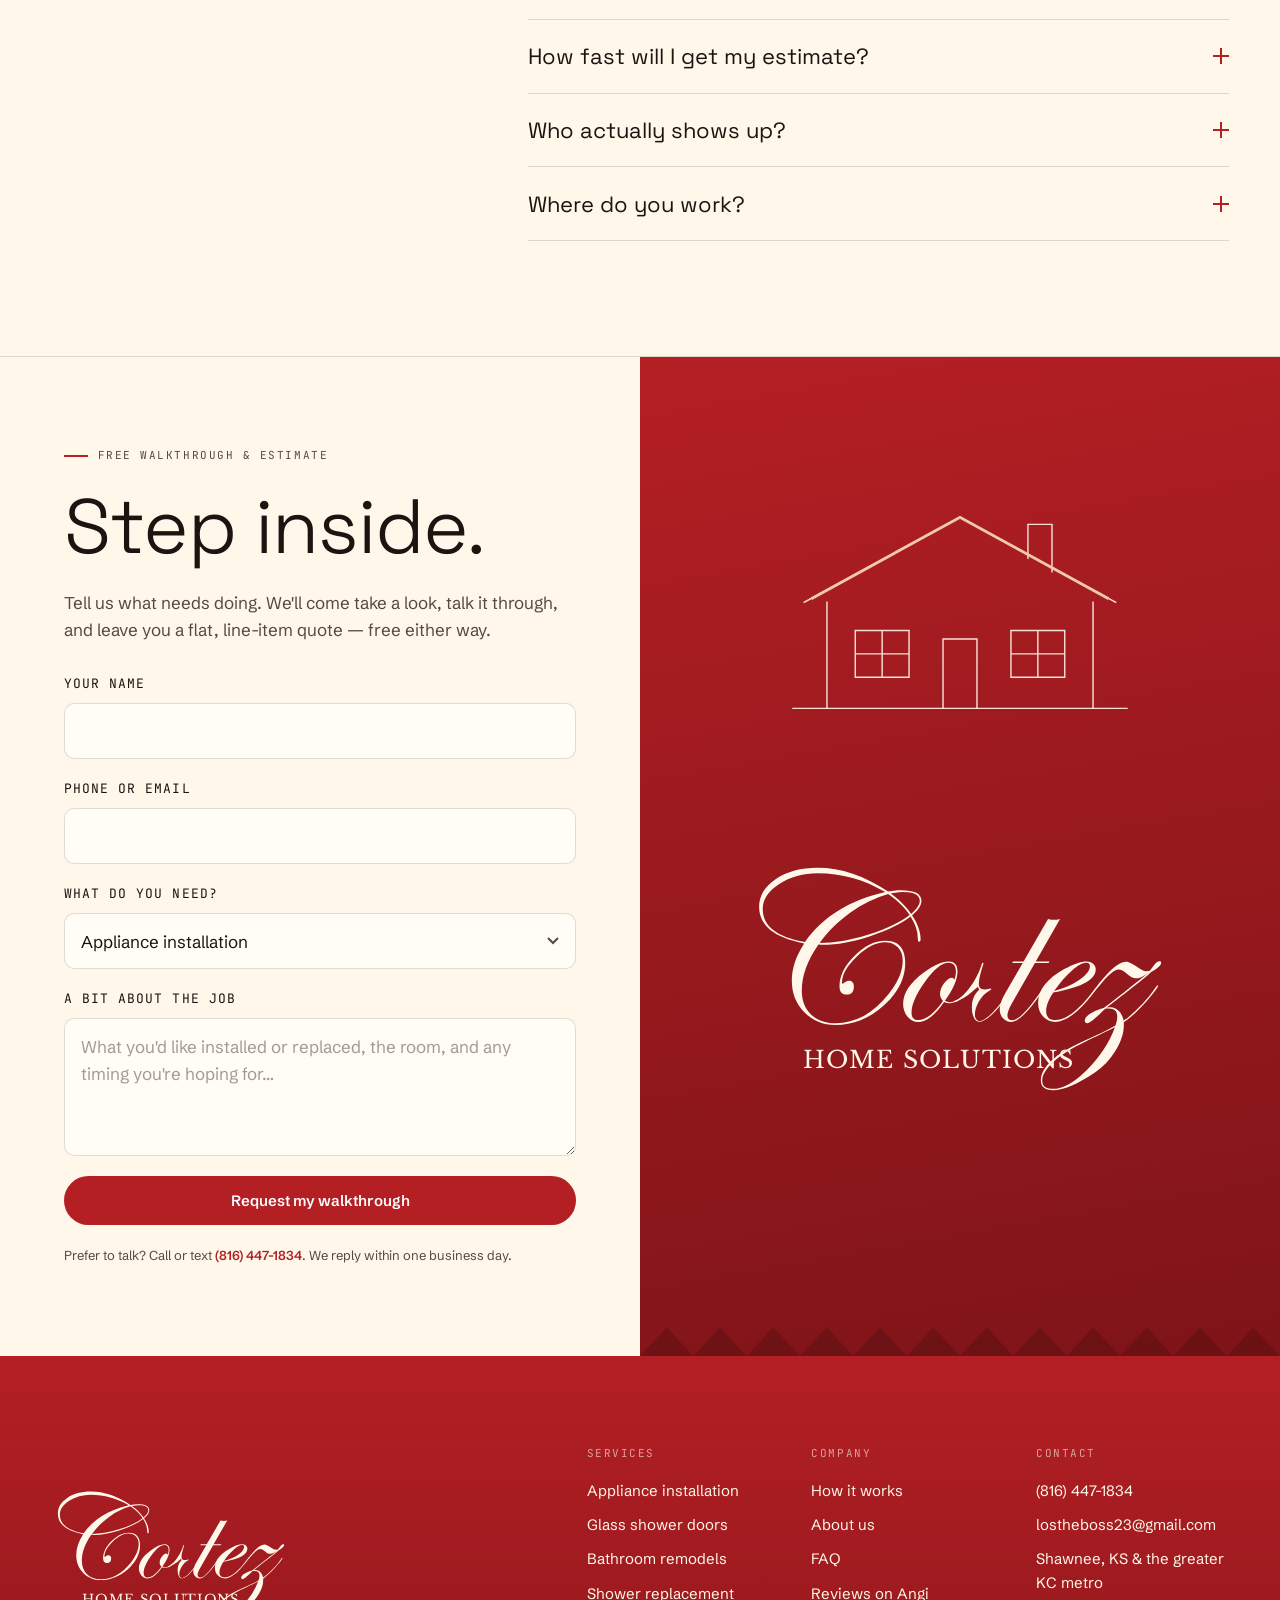
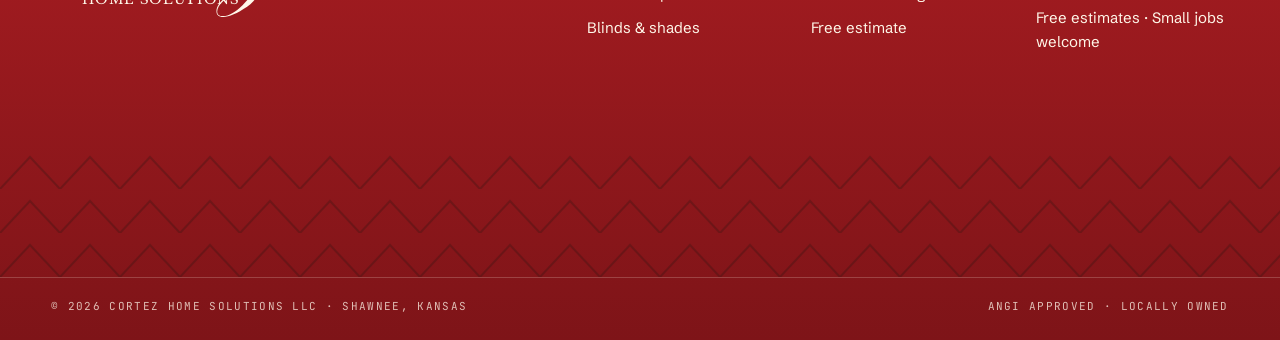
==== commit e4b6783d: "Remove shop-drawing caption from services blueprint The "Measured twice, ordered once" figcaption un" ====
--- a/cortez-home-solutions/index.html
+++ b/cortez-home-solutions/index.html
@@ -229,7 +229,6 @@
               <text x="112" y="252" class="bp-note" transform="rotate(-90 112 252)" text-anchor="middle">76&quot;</text>
             </g>
           </svg>
-          <figcaption class="diagram-caption">Measured twice, ordered once — every glass job gets a shop drawing.</figcaption>
         </figure>
       </div>
     </section>
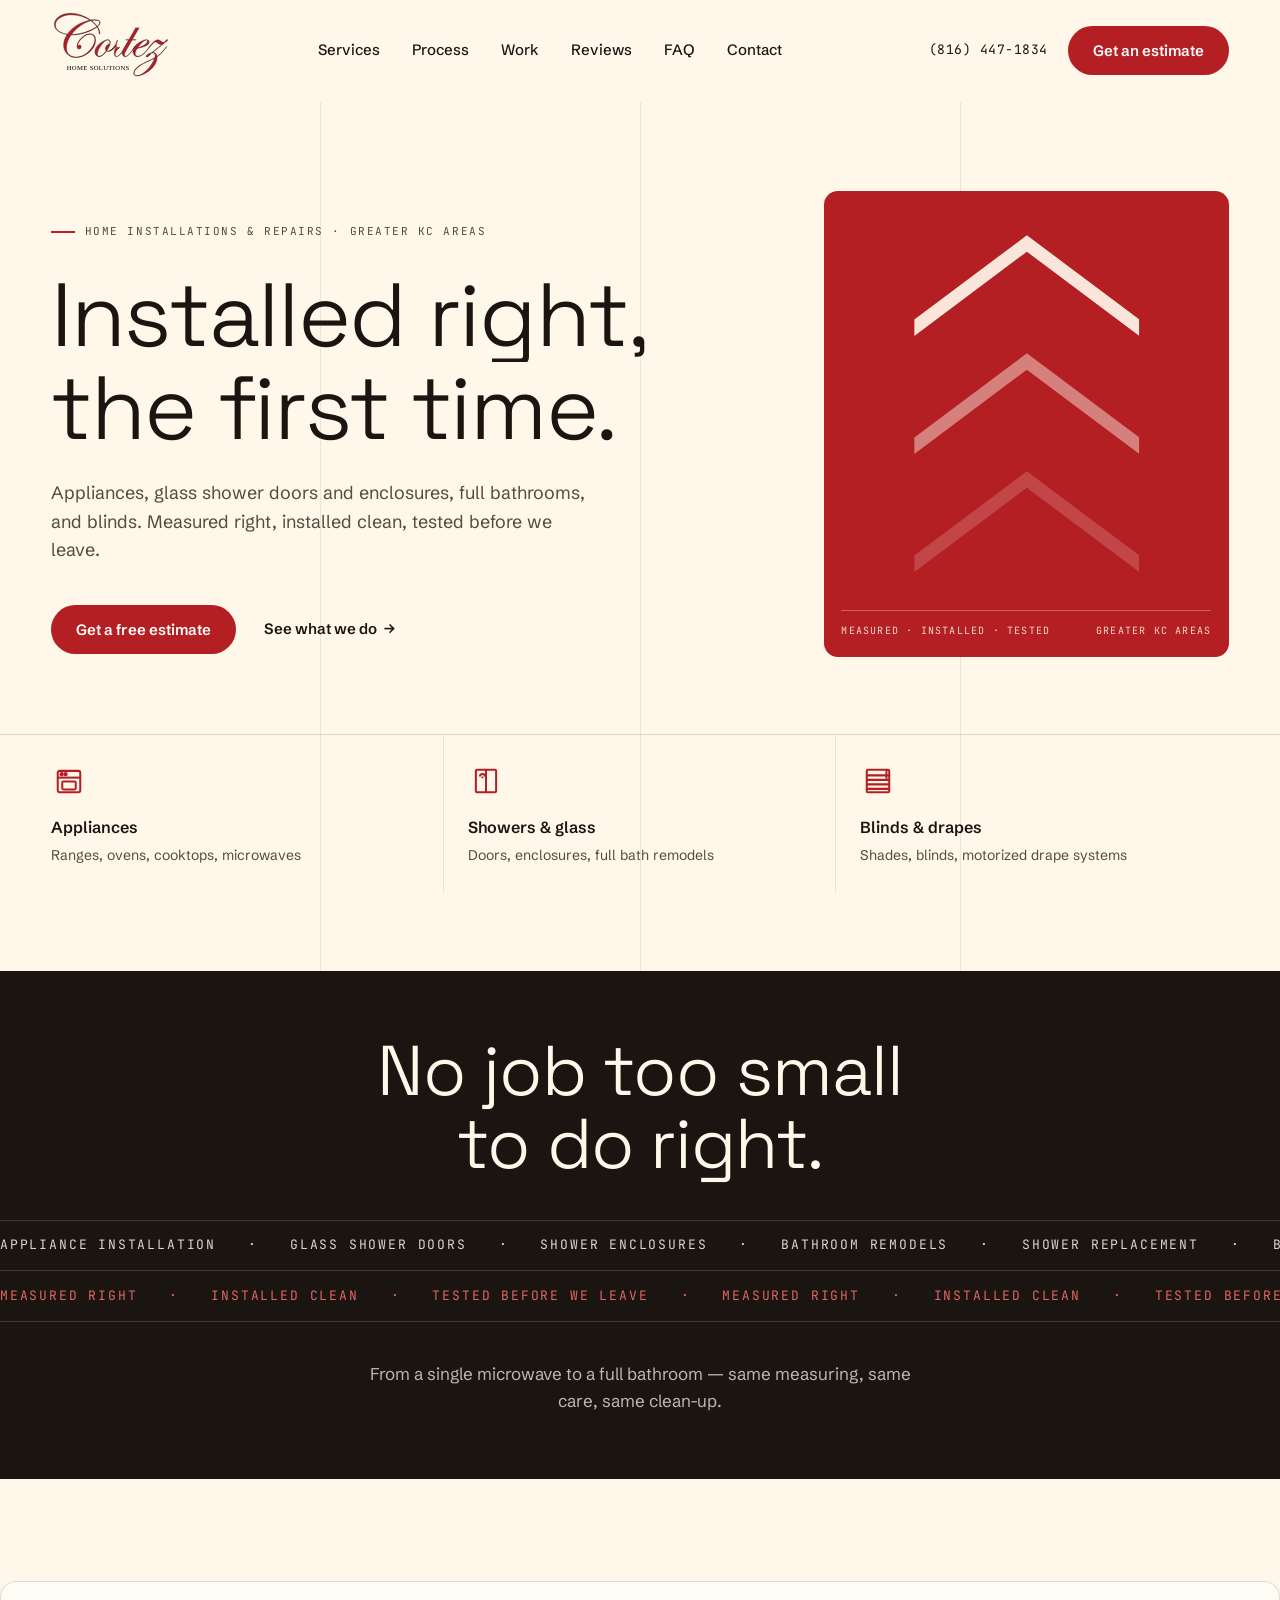
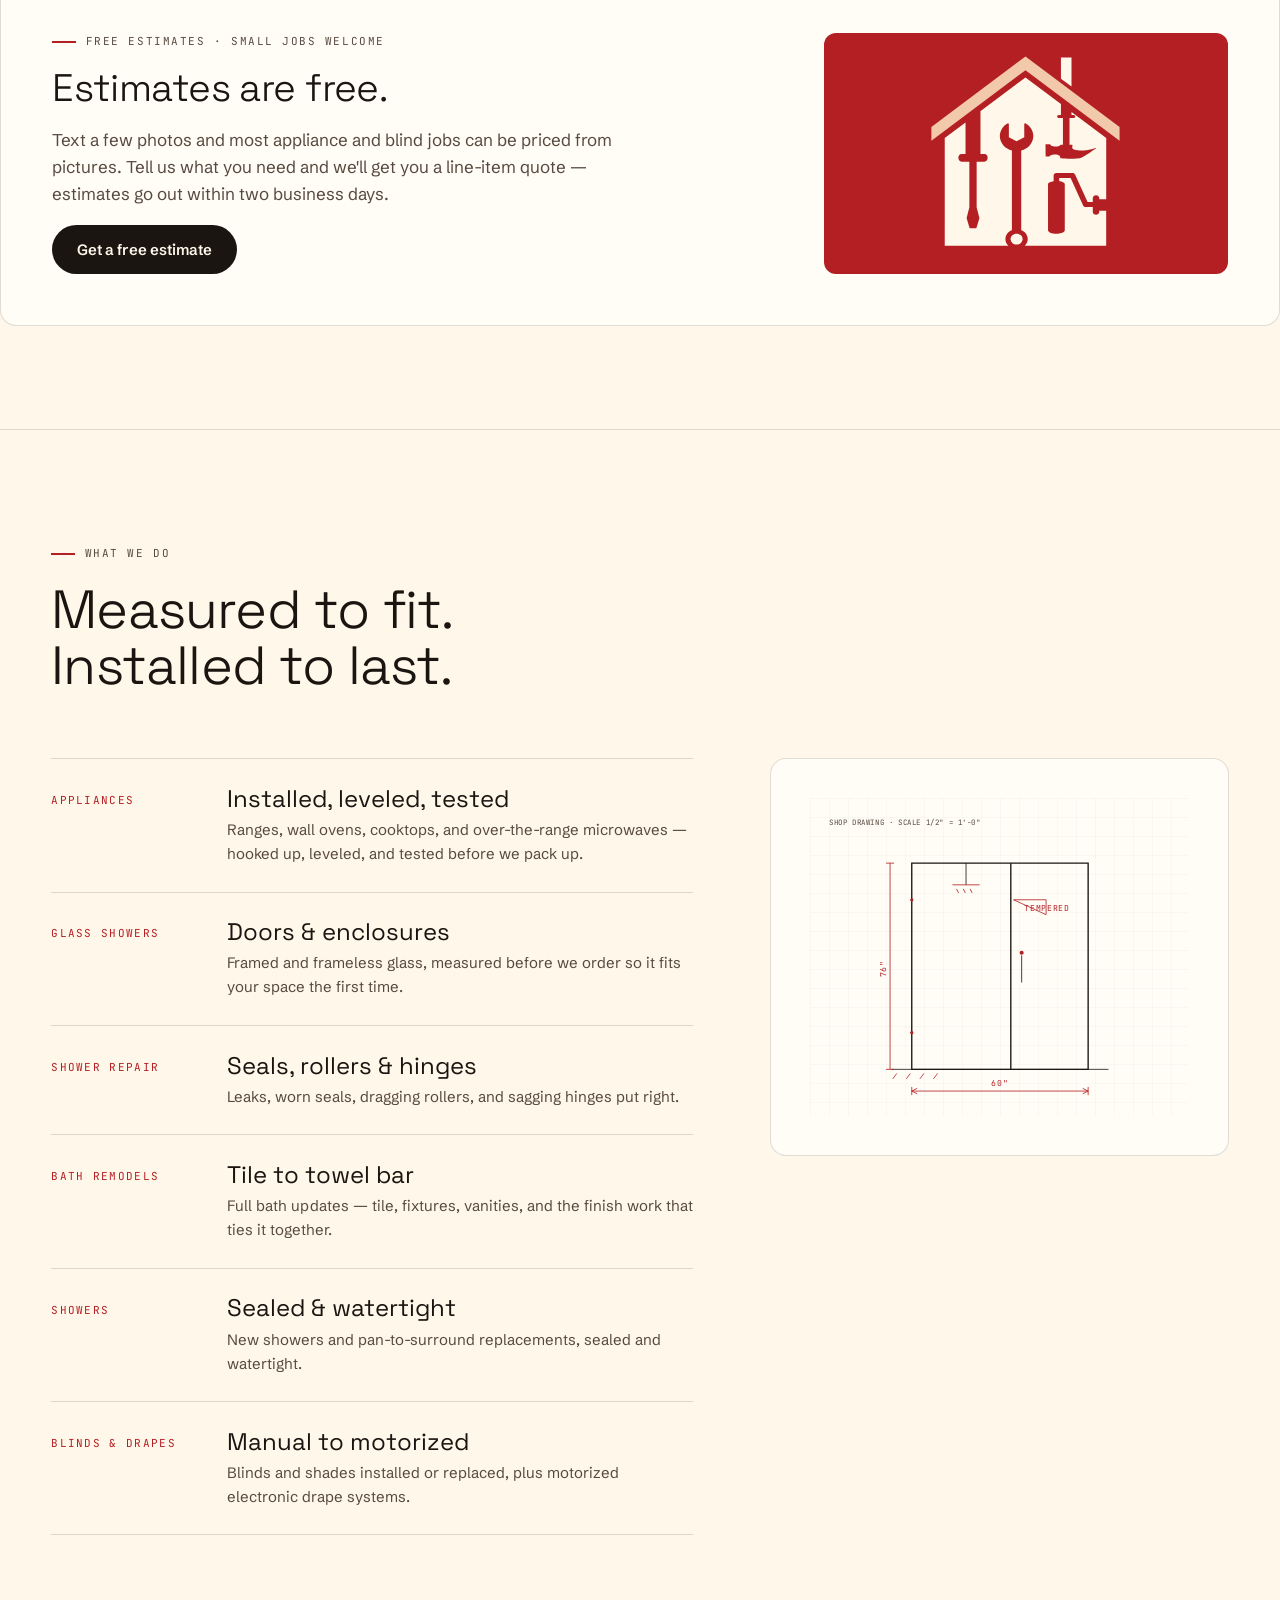
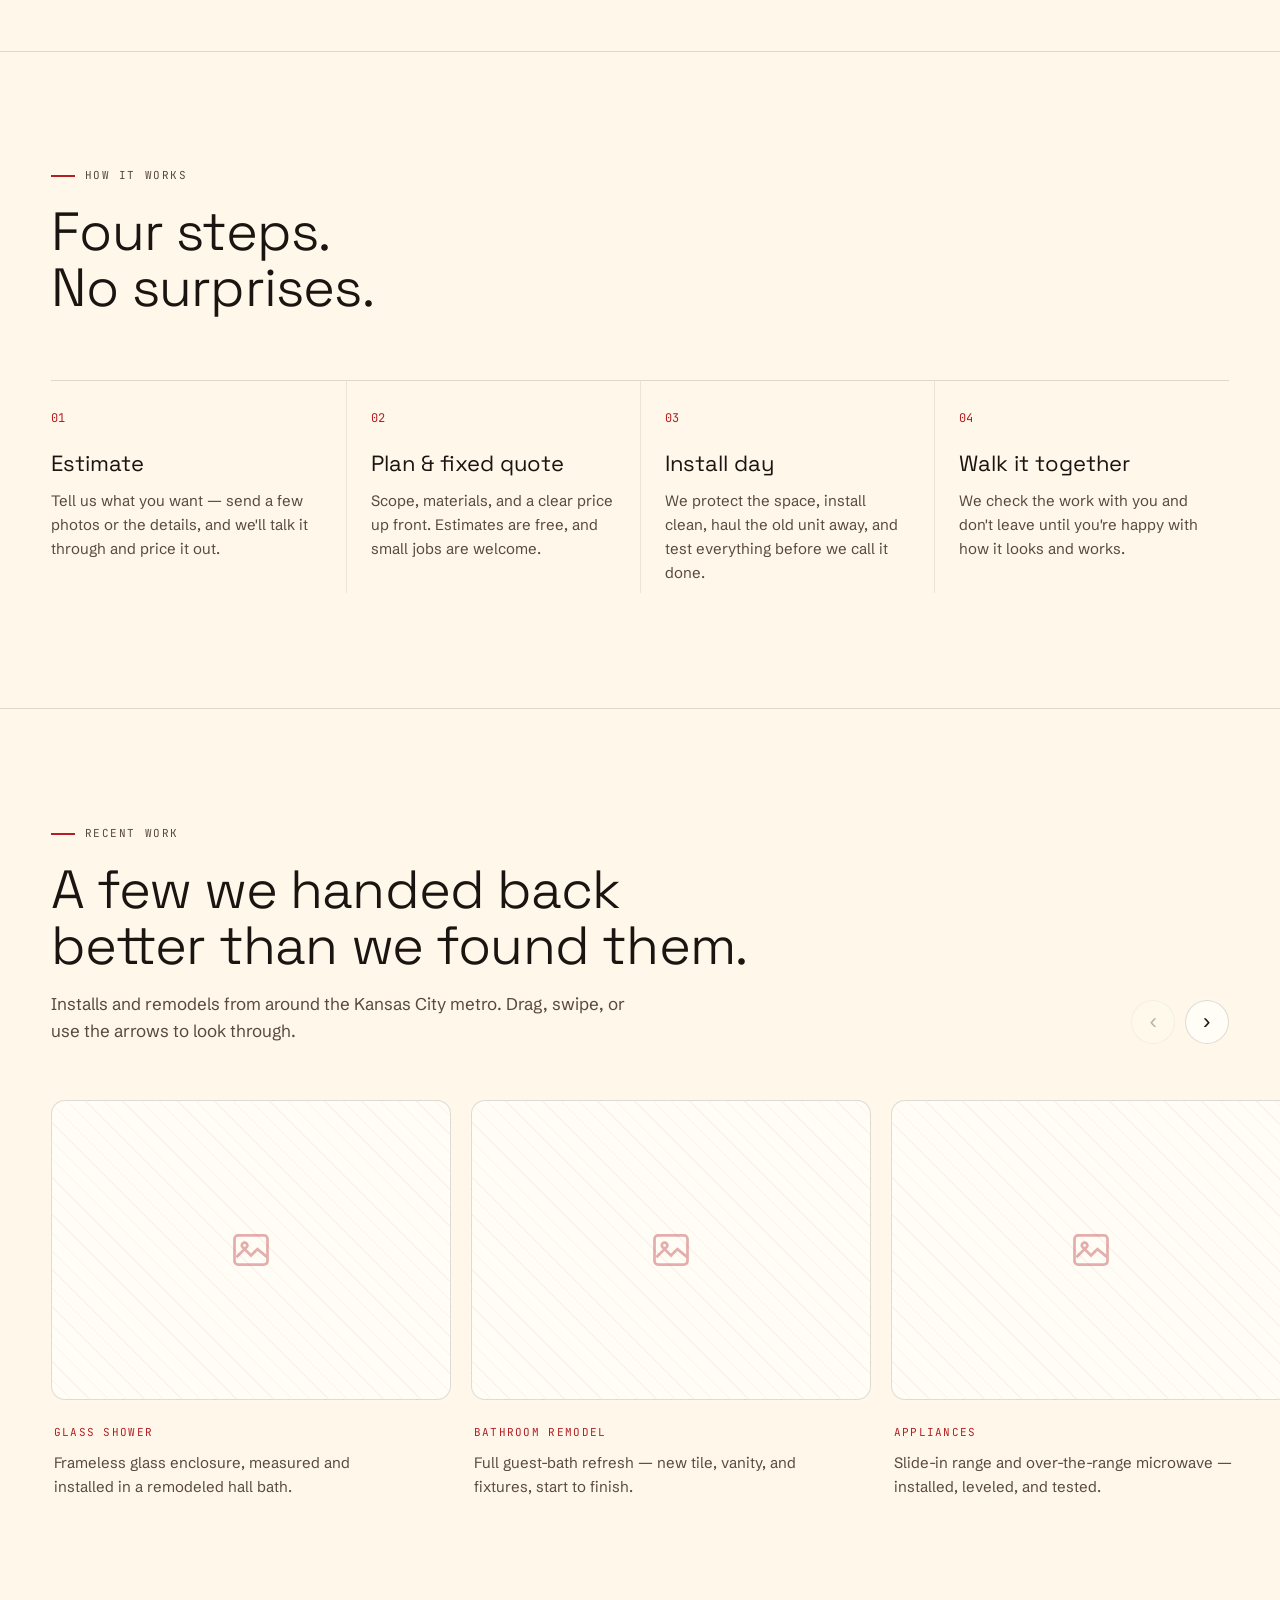
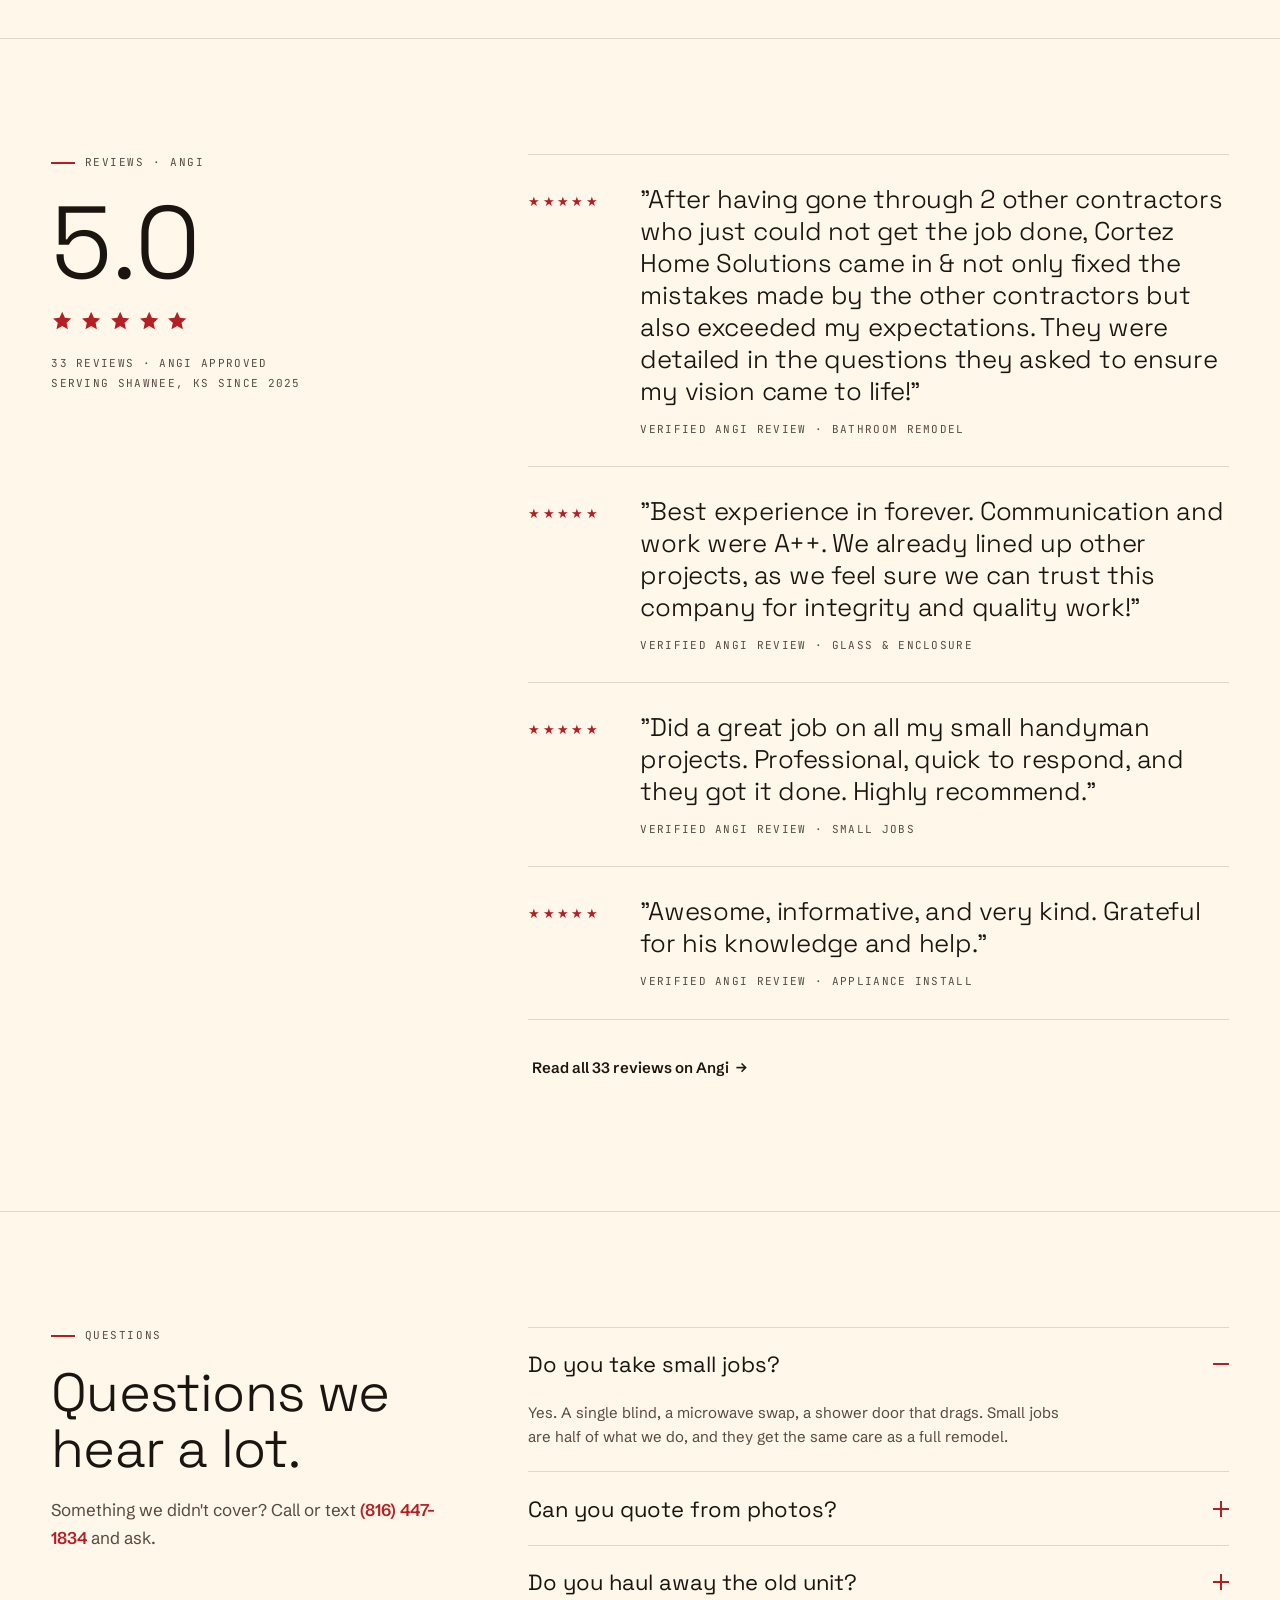
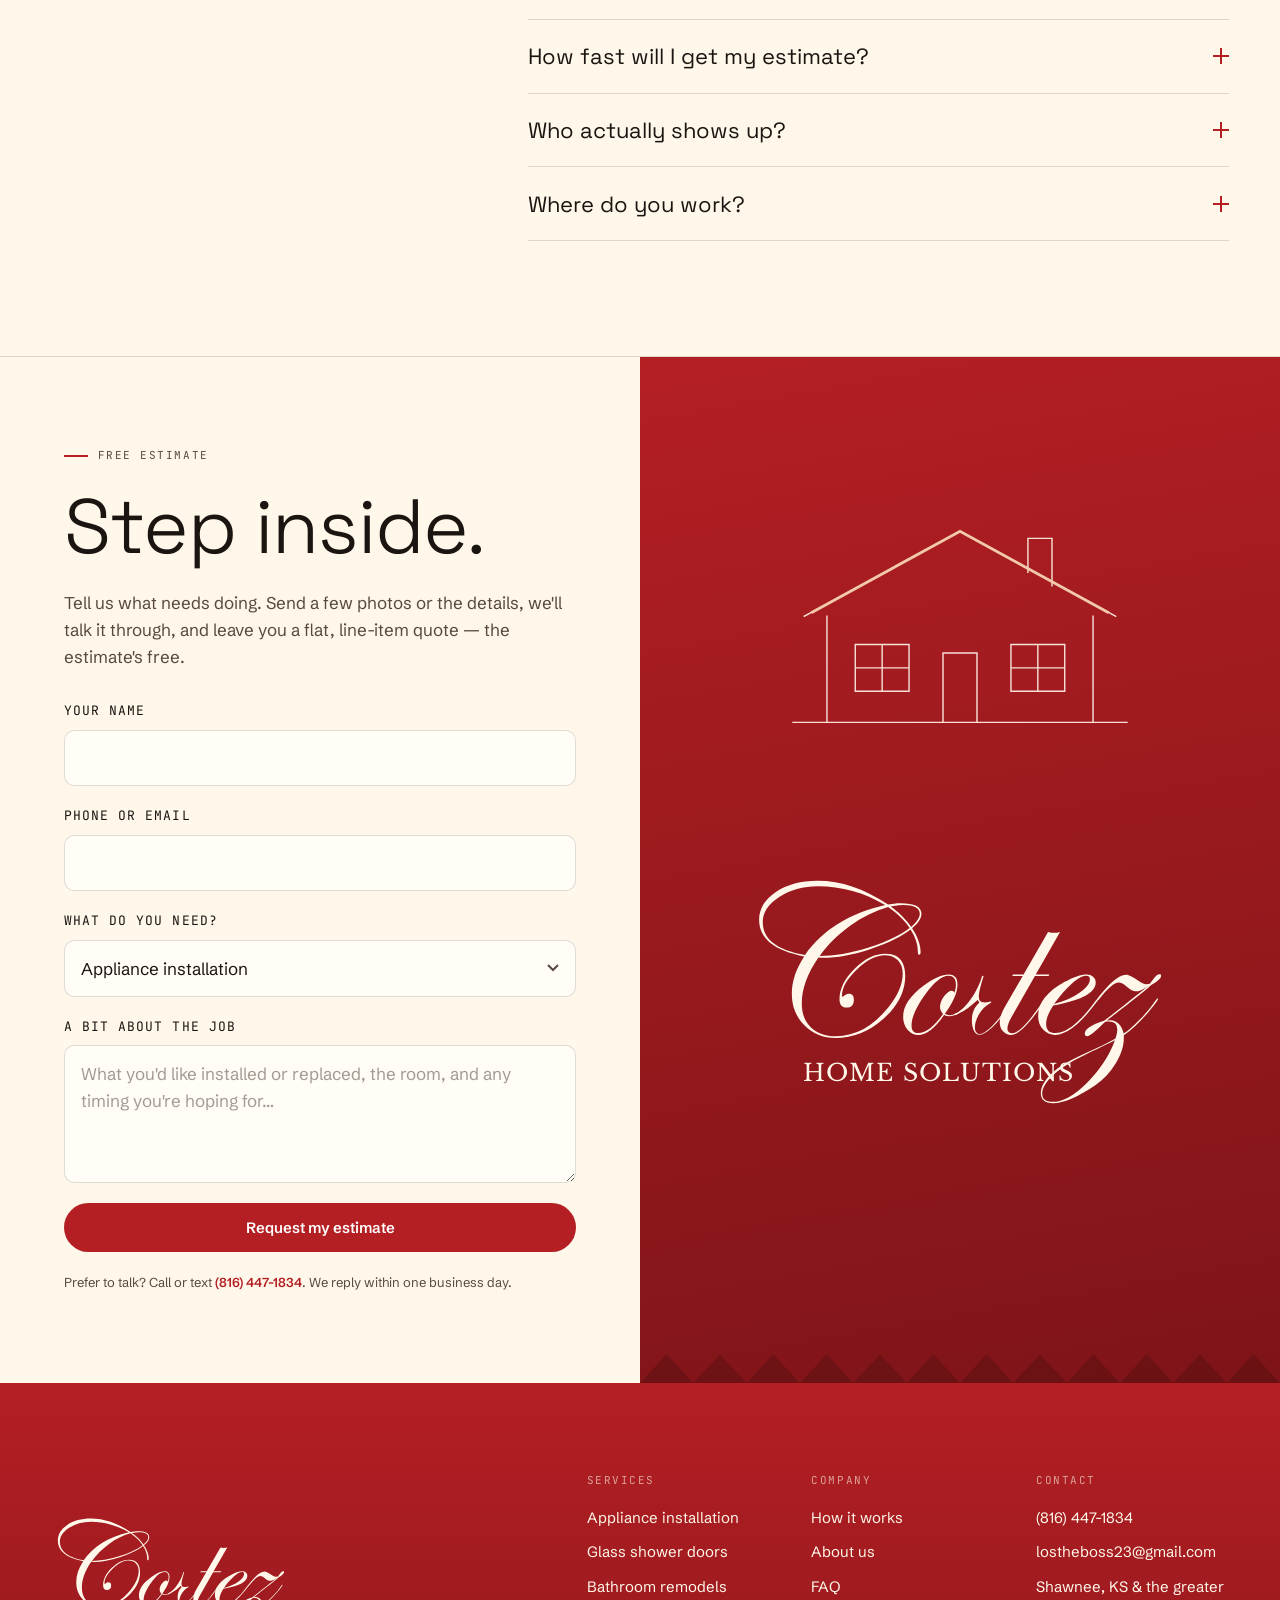
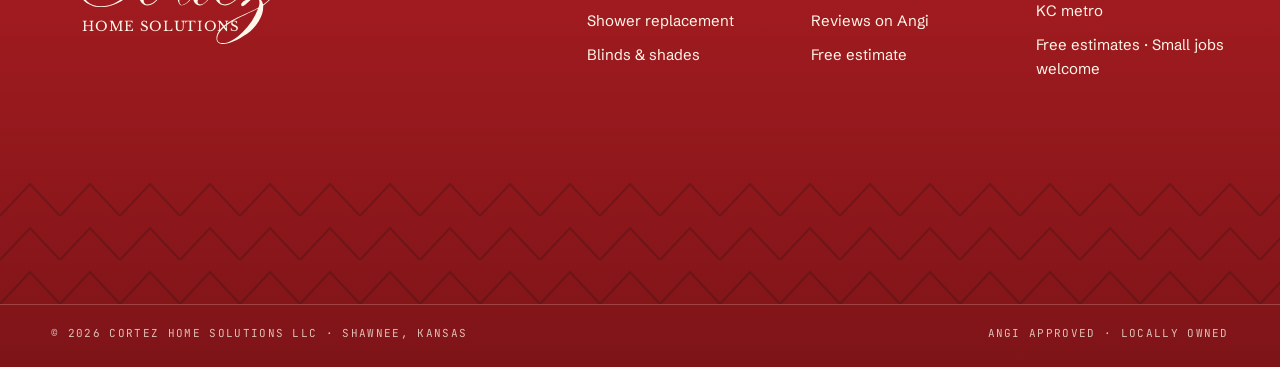
==== commit a9799d51: "Update service area to Greater KC and drop free-walkthrough messaging - Change location copy from "S" ====
--- a/cortez-home-solutions/index.html
+++ b/cortez-home-solutions/index.html
@@ -80,7 +80,7 @@
       <div class="hero-rules" aria-hidden="true"><i></i><i></i><i></i></div>
       <div class="container hero-inner">
         <div class="hero-copy">
-          <p class="eyebrow hero-in" style="--h:0">Home installation &amp; repair · Shawnee, KS</p>
+          <p class="eyebrow hero-in" style="--h:0">Home installations &amp; repairs · Greater KC areas</p>
           <h1 class="hero-title"><span class="tl"><span class="tl-inner">Installed right,</span></span><span class="tl"><span class="tl-inner">the first time.</span></span></h1>
           <p class="lede hero-in" style="--h:3">Appliances, glass shower doors and enclosures, full bathrooms, and blinds. Measured right, installed clean, tested before we leave.</p>
           <div class="hero-ctas hero-in" style="--h:4">
@@ -94,7 +94,7 @@
             <svg class="hero-roof hero-roof-2" viewBox="0 0 391 176"><use href="#mark-roof-chevron"></use></svg>
             <svg class="hero-roof hero-roof-3" viewBox="0 0 391 176"><use href="#mark-roof-chevron"></use></svg>
           </div>
-          <p class="hero-panel-caption"><span>Measured · Installed · Tested</span><span>Shawnee, KS</span></p>
+          <p class="hero-panel-caption"><span>Measured · Installed · Tested</span><span>Greater KC areas</span></p>
         </div>
       </div>
       <div class="container hero-strip" data-reveal style="--i:2">
@@ -142,9 +142,9 @@
       <div class="container estimate-strip-inner" data-reveal>
         <div class="estimate-strip-copy">
           <p class="eyebrow">Free estimates · Small jobs welcome</p>
-          <h2 class="h-md">The walkthrough is free.</h2>
-          <p class="body-copy">We come out, measure, and leave you a line-item quote — or text a few photos, and most appliance and blind jobs can be priced from pictures. Estimates go out within two business days.</p>
-          <a class="btn btn-dark" href="#estimate">Book a walkthrough</a>
+          <h2 class="h-md">Estimates are free.</h2>
+          <p class="body-copy">Text a few photos and most appliance and blind jobs can be priced from pictures. Tell us what you need and we'll get you a line-item quote — estimates go out within two business days.</p>
+          <a class="btn btn-dark" href="#estimate">Get a free estimate</a>
         </div>
         <div class="estimate-strip-tile" aria-hidden="true">
           <svg viewBox="0 0 432 432" class="tile-mark"><use href="#mark-house"></use></svg>
@@ -243,8 +243,8 @@
         <ol class="process-steps">
           <li class="step" data-reveal>
             <span class="step-num">01</span>
-            <h3 class="step-name">Walkthrough</h3>
-            <p class="step-desc">We come measure and talk through what you want — in person, or from a few photos if that's easier.</p>
+            <h3 class="step-name">Estimate</h3>
+            <p class="step-desc">Tell us what you want — send a few photos or the details, and we'll talk it through and price it out.</p>
           </li>
           <li class="step" data-reveal style="--i:1">
             <span class="step-num">02</span>
@@ -444,7 +444,7 @@
             </h3>
             <div class="faq-a" id="faq-a4" role="region" aria-labelledby="faq-q4">
               <div class="faq-a-inner">
-                <p>Estimates are free, and most go out within two business days of the walkthrough or your photos.</p>
+                <p>Estimates are free, and most go out within two business days of your request or photos.</p>
               </div>
             </div>
           </div>
@@ -481,9 +481,9 @@
     <!-- SPLIT / ESTIMATE FORM -->
     <section class="split" id="estimate">
       <div class="split-left">
-        <p class="eyebrow" data-reveal>Free walkthrough &amp; estimate</p>
+        <p class="eyebrow" data-reveal>Free estimate</p>
         <h2 class="split-title" data-reveal style="--i:1">Step inside.</h2>
-        <p class="body-copy" data-reveal style="--i:2">Tell us what needs doing. We'll come take a look, talk it through, and leave you a flat, line-item quote — free either way.</p>
+        <p class="body-copy" data-reveal style="--i:2">Tell us what needs doing. Send a few photos or the details, we'll talk it through, and leave you a flat, line-item quote — the estimate's free.</p>
         <form class="estimate-form" id="estimate-form" data-reveal style="--i:3" novalidate>
           <div class="field">
             <label for="f-name">Your name</label>
@@ -512,7 +512,7 @@
             <textarea id="f-list" name="list" rows="4" placeholder="What you'd like installed or replaced, the room, and any timing you're hoping for…"></textarea>
           </div>
           <input type="text" name="_honey" class="form-honey" tabindex="-1" autocomplete="off" aria-hidden="true">
-          <button class="btn btn-red btn-wide" type="submit">Request my walkthrough</button>
+          <button class="btn btn-red btn-wide" type="submit">Request my estimate</button>
           <p class="form-note">Prefer to talk? Call or text <a href="tel:+18164471834">(816) 447-1834</a>. We reply within one business day.</p>
           <div class="form-success" hidden>
             <p class="form-success-title">Request received.</p>
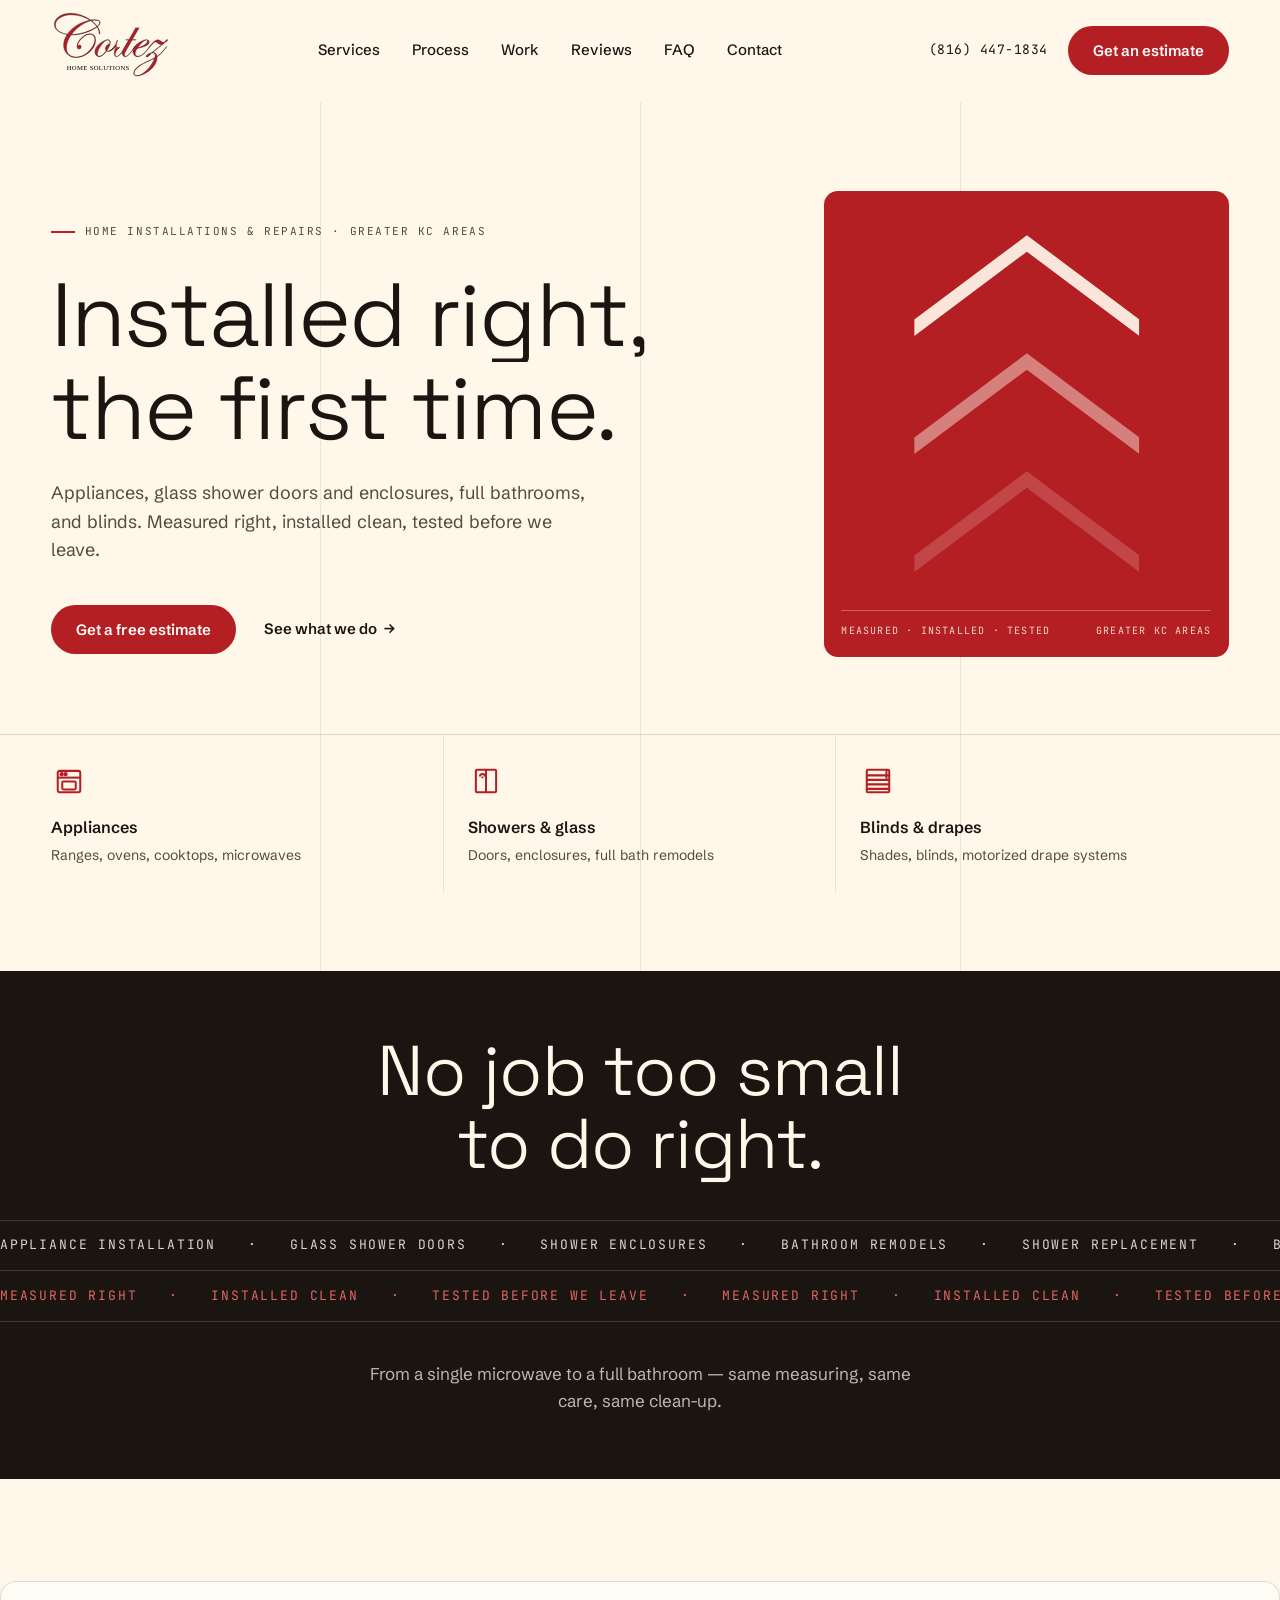
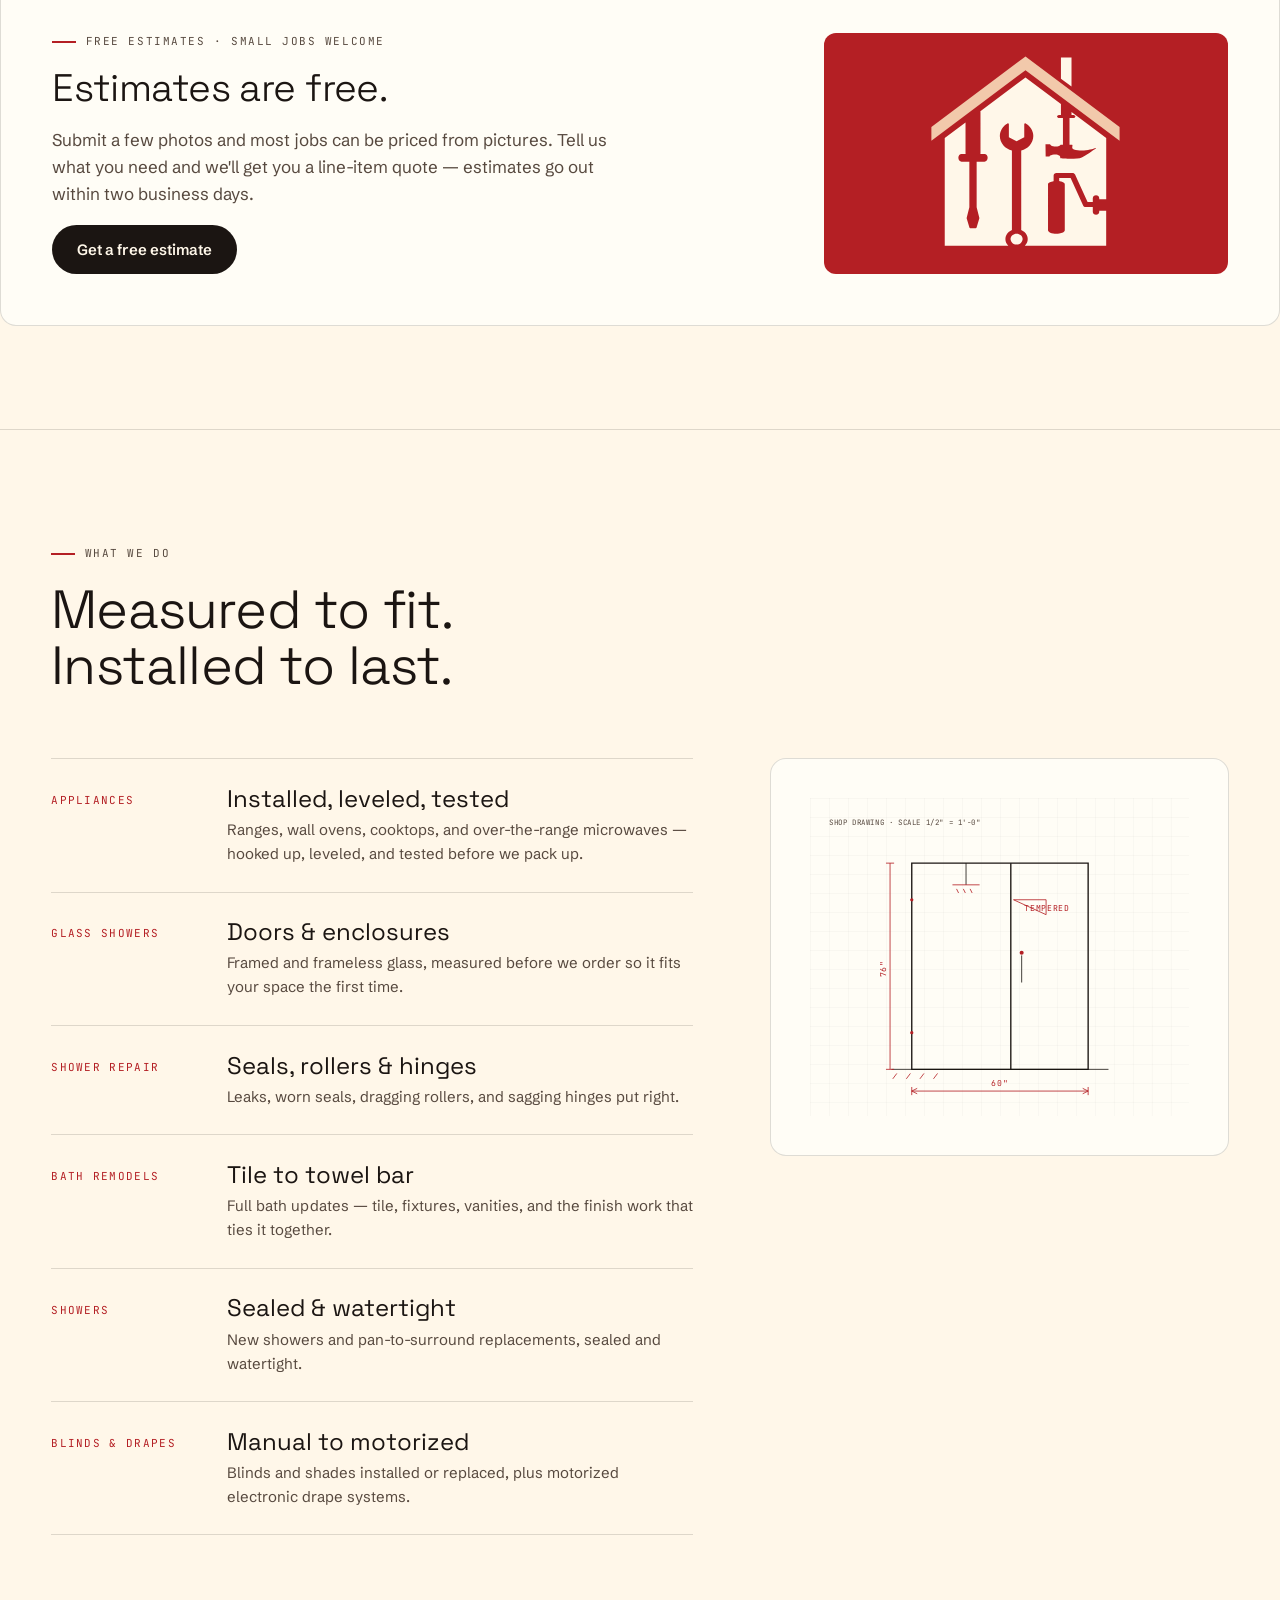
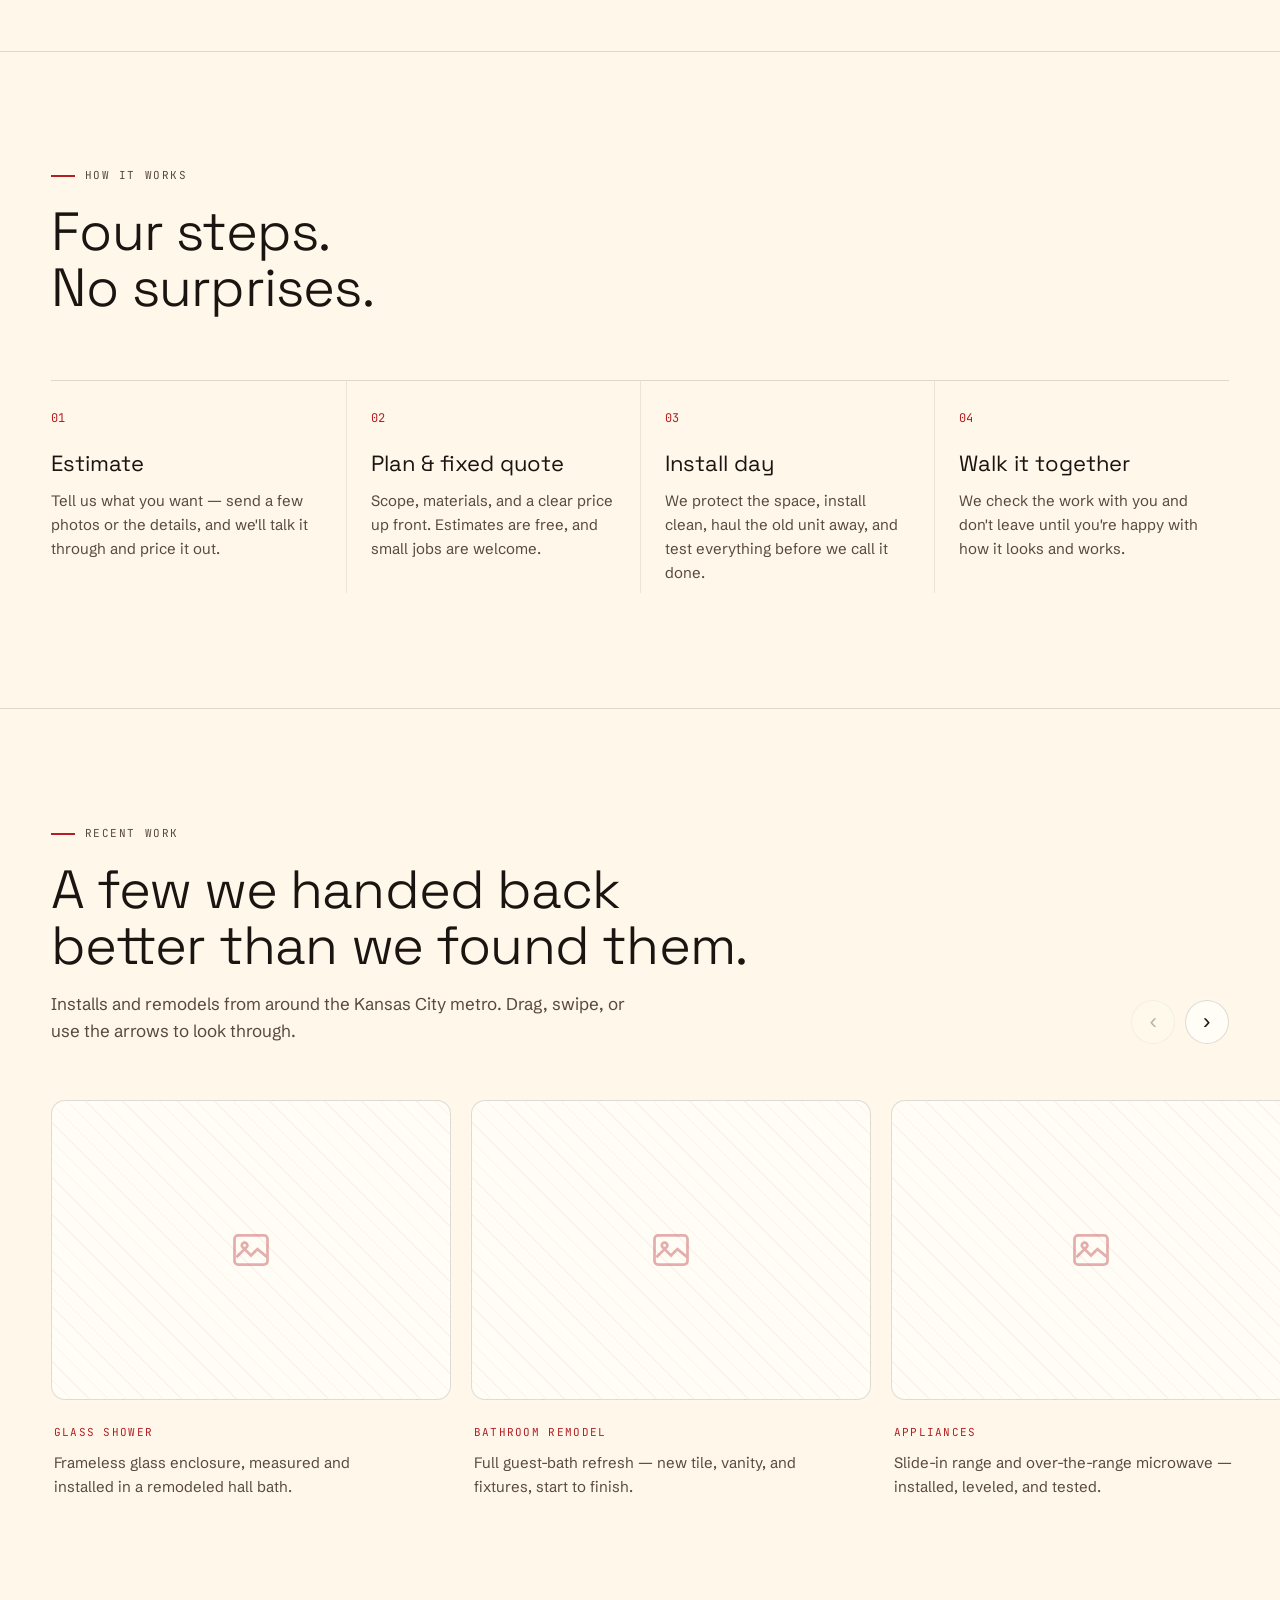
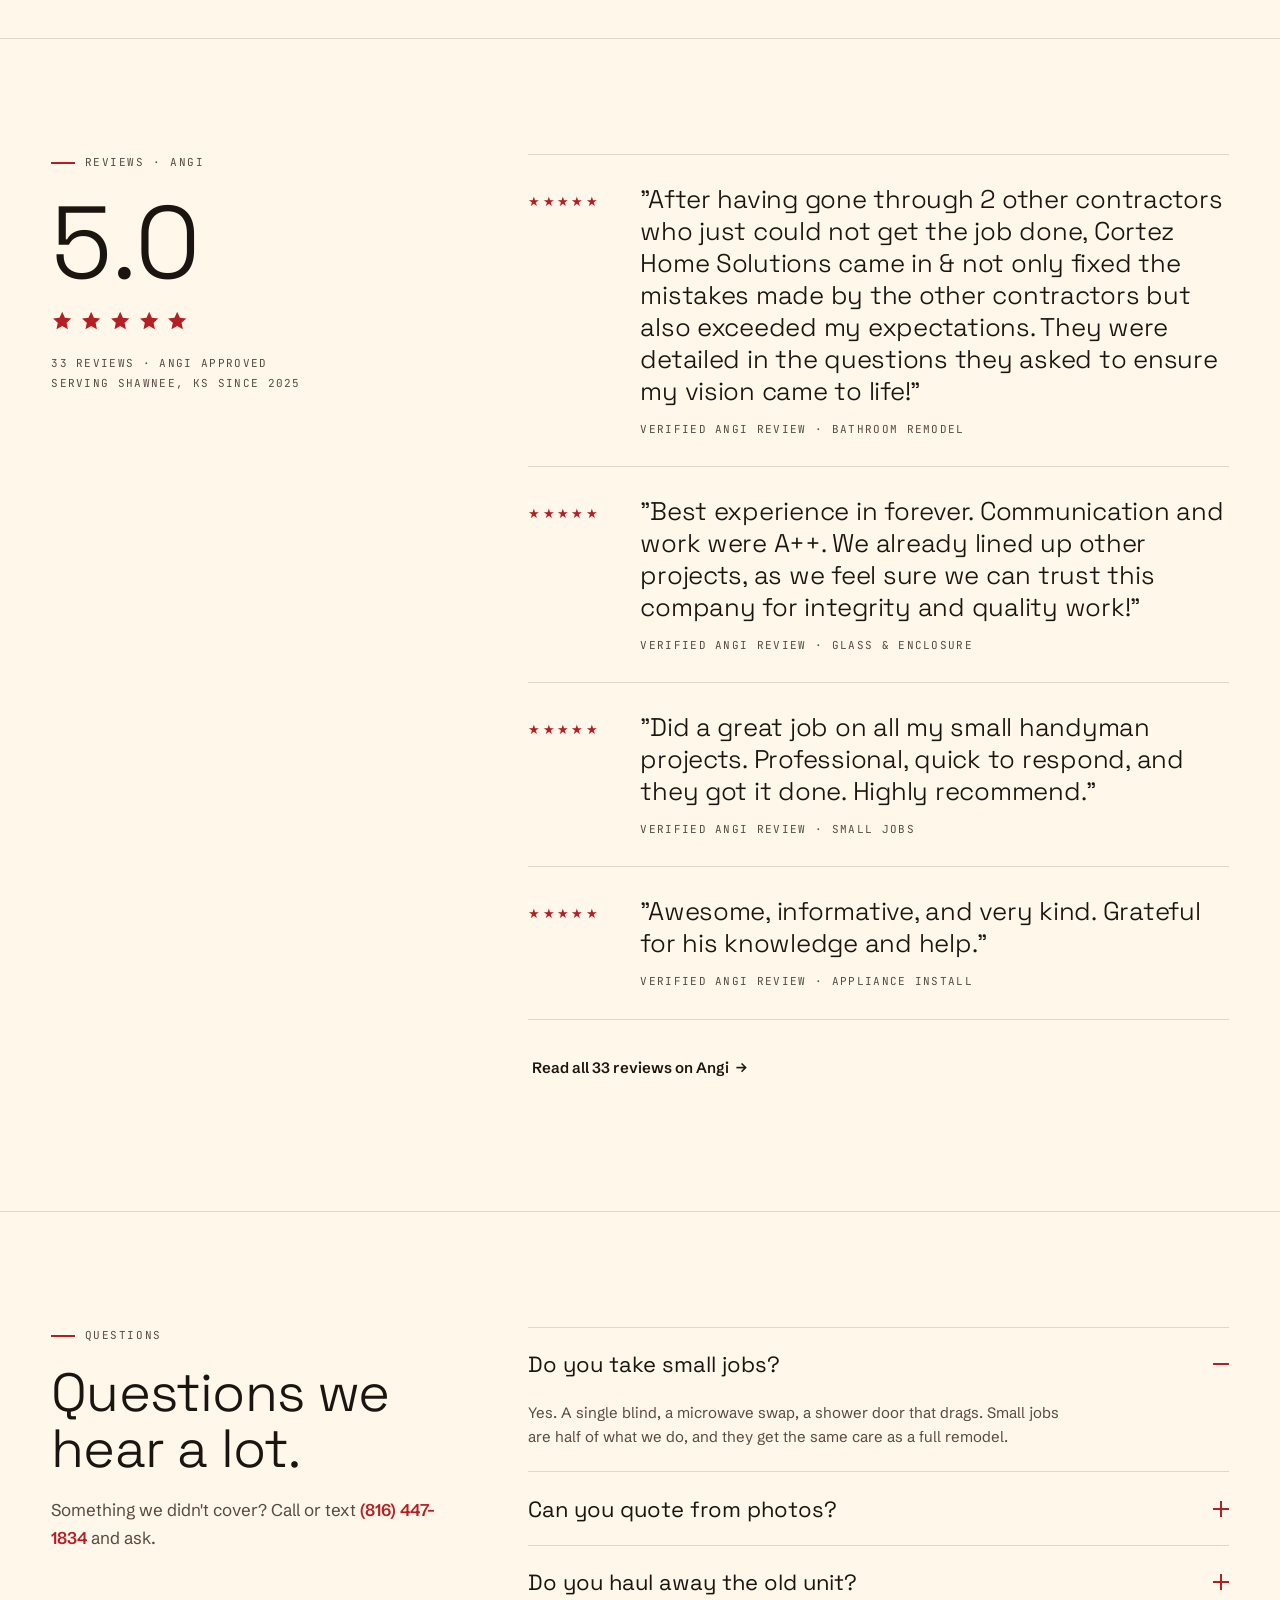
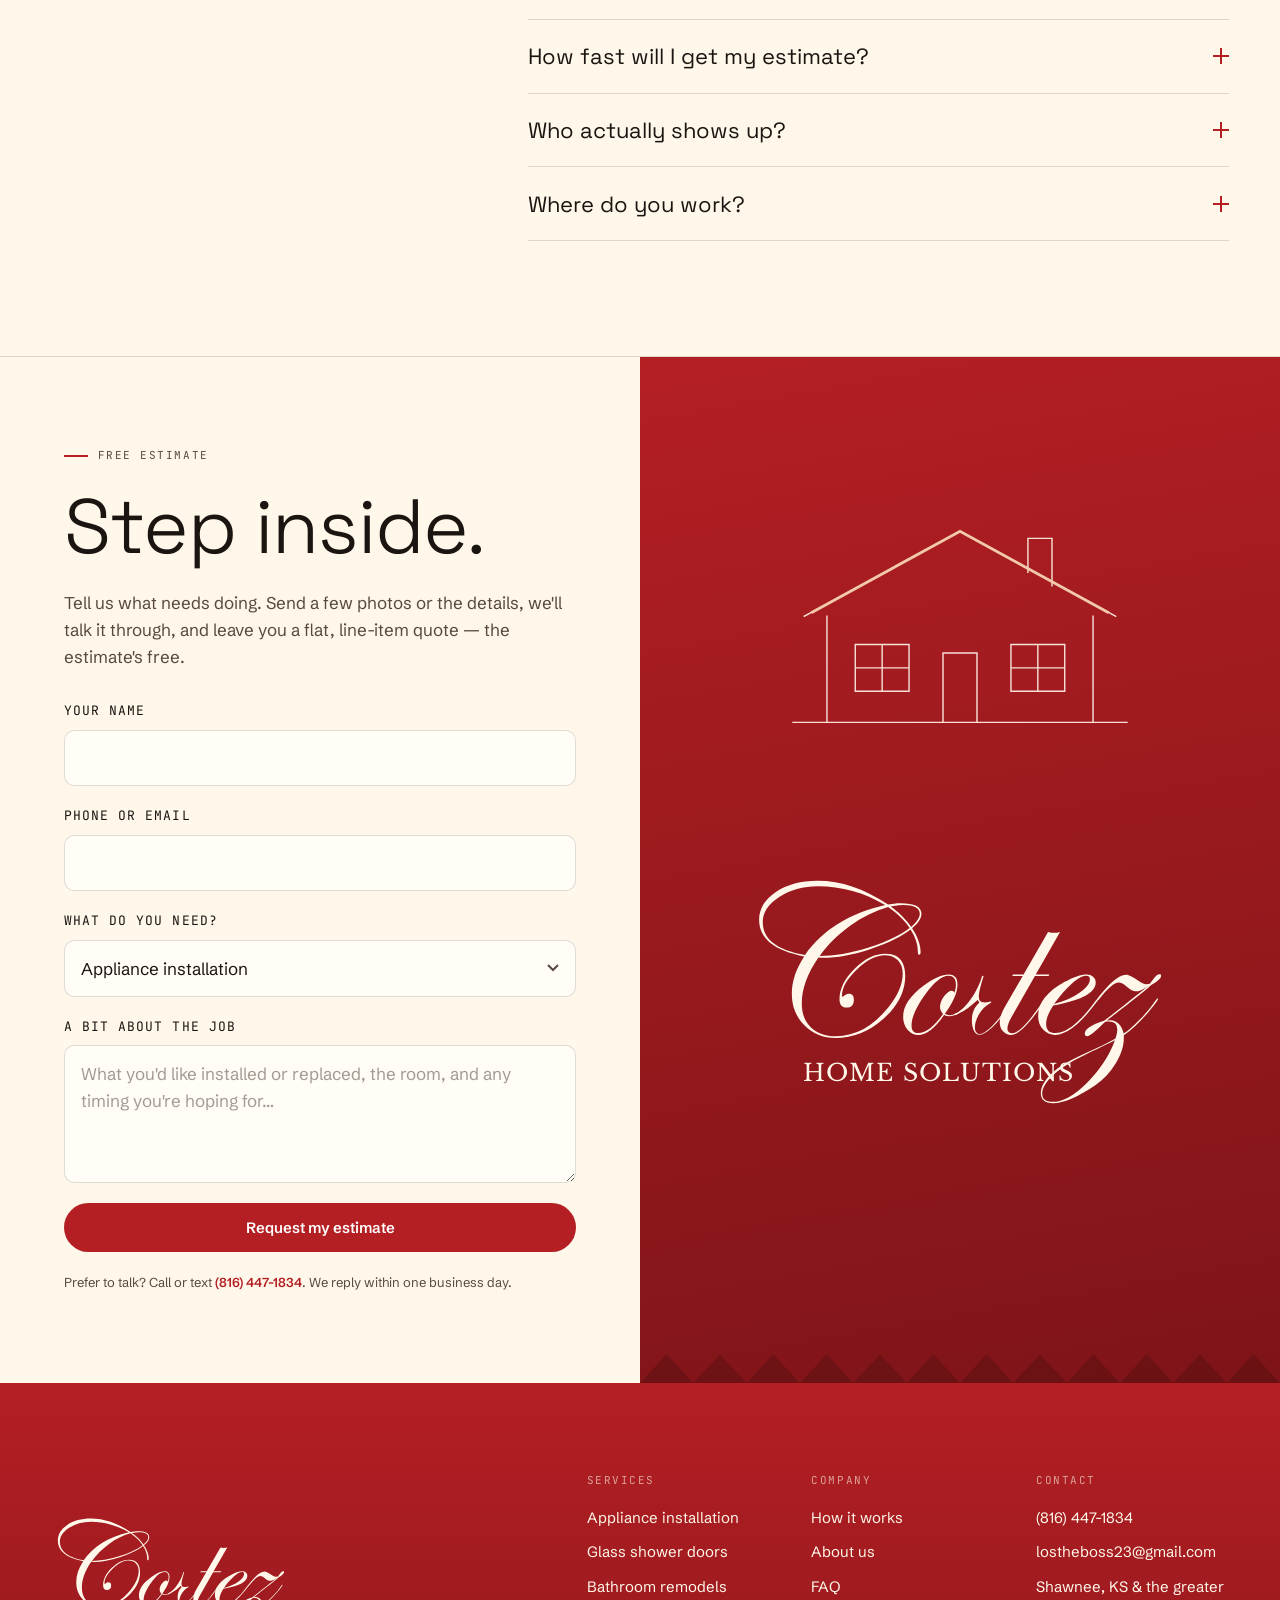
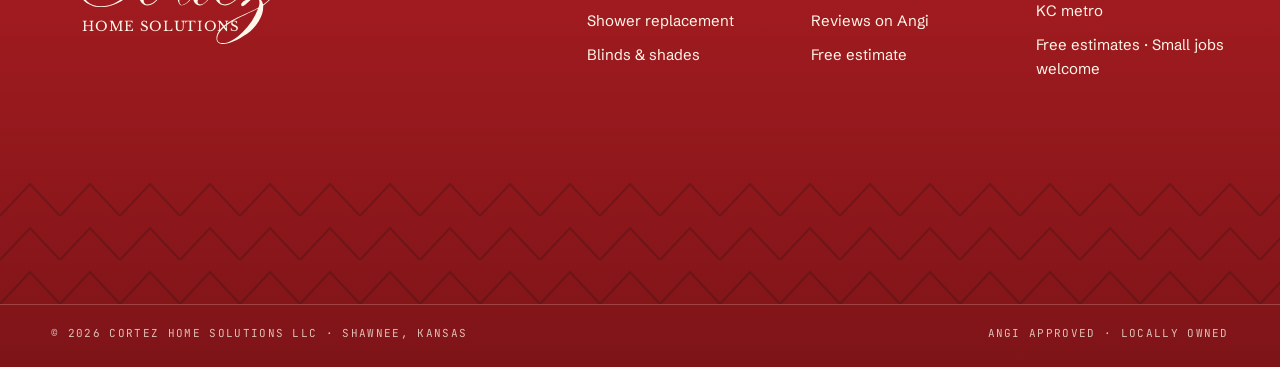
==== commit 17760937: "Reword estimate strip: submit photos, price most jobs from pictures Broaden the pricing-from-photos " ====
--- a/cortez-home-solutions/index.html
+++ b/cortez-home-solutions/index.html
@@ -143,7 +143,7 @@
         <div class="estimate-strip-copy">
           <p class="eyebrow">Free estimates · Small jobs welcome</p>
           <h2 class="h-md">Estimates are free.</h2>
-          <p class="body-copy">Text a few photos and most appliance and blind jobs can be priced from pictures. Tell us what you need and we'll get you a line-item quote — estimates go out within two business days.</p>
+          <p class="body-copy">Submit a few photos and most jobs can be priced from pictures. Tell us what you need and we'll get you a line-item quote — estimates go out within two business days.</p>
           <a class="btn btn-dark" href="#estimate">Get a free estimate</a>
         </div>
         <div class="estimate-strip-tile" aria-hidden="true">
